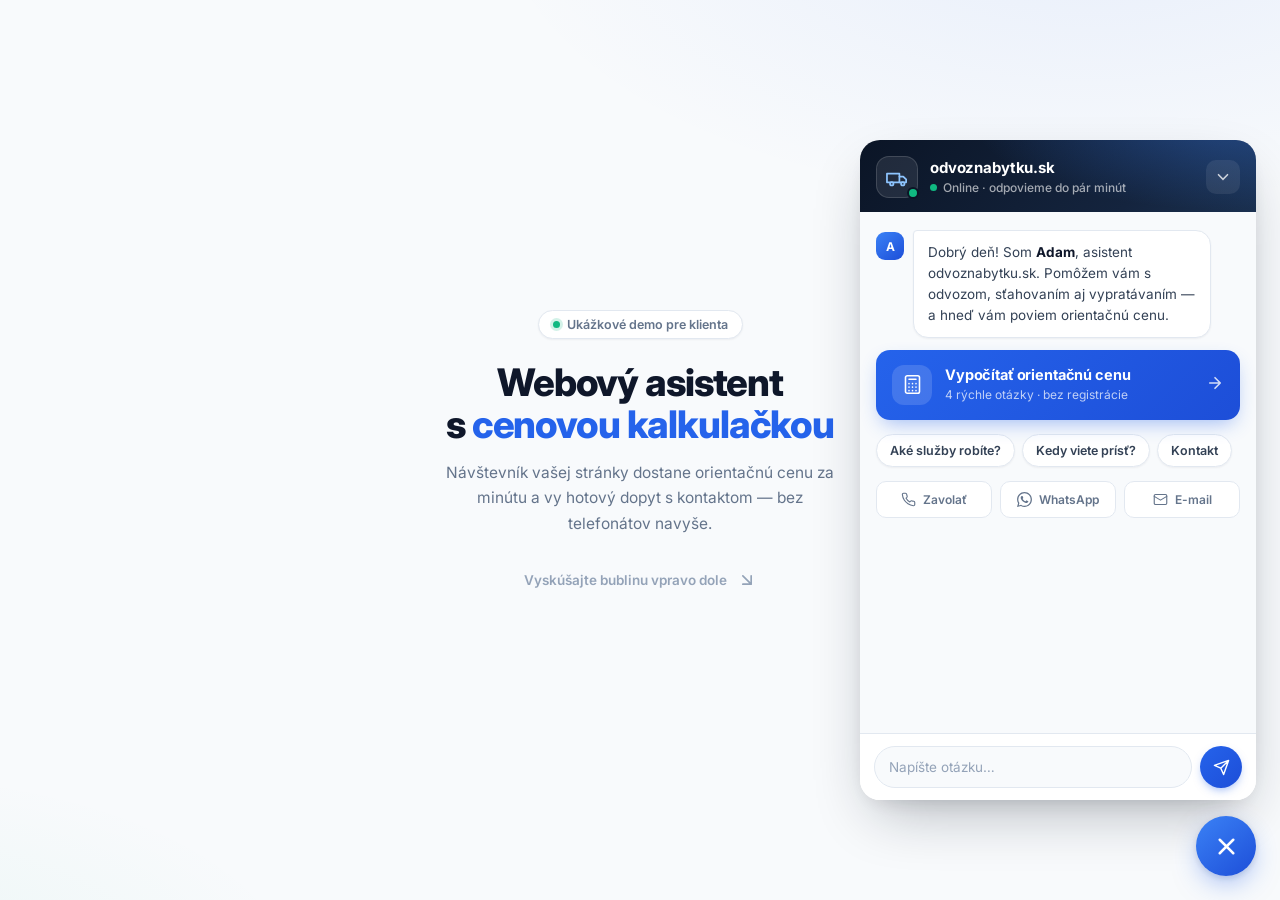
==== index.html @ 868f747f "Complete widget redesign: modern SaaS look, 4-step flow, clean rebuild Rewrite the widget from scrat" ====
<!doctype html>
<html lang="sk">
<head>
<meta charset="utf-8">
<meta name="viewport" content="width=device-width, initial-scale=1, viewport-fit=cover">
<title>odvoznabytku.sk — asistent a cenová kalkulačka</title>
<link rel="preconnect" href="https://fonts.googleapis.com">
<link rel="preconnect" href="https://fonts.gstatic.com" crossorigin>
<link href="https://fonts.googleapis.com/css2?family=Inter:wght@400;500;600;700;800&display=swap" rel="stylesheet">
<style>
/* ==========================================================================
   DESIGN TOKENS
   ========================================================================== */
:root {
  --blue-50:  #EFF6FF;
  --blue-100: #DBEAFE;
  --blue-500: #3B82F6;
  --blue-600: #2563EB;
  --blue-700: #1D4ED8;
  --navy-800: #14243E;
  --navy-900: #0B1526;

  --slate-50:  #F8FAFC;
  --slate-100: #F1F5F9;
  --slate-200: #E2E8F0;
  --slate-300: #CBD5E1;
  --slate-400: #94A3B8;
  --slate-500: #64748B;
  --slate-700: #334155;
  --slate-900: #0F172A;

  --green-500: #10B981;
  --green-600: #059669;
  --green-700: #047857;
  --red-500:   #EF4444;

  --font: 'Inter', -apple-system, BlinkMacSystemFont, 'Segoe UI', Roboto, sans-serif;

  --r-sm: 10px;
  --r-md: 14px;
  --r-lg: 20px;

  --sh-sm: 0 1px 2px rgba(15, 23, 42, .05);
  --sh-md: 0 4px 12px -2px rgba(15, 23, 42, .08), 0 2px 4px -2px rgba(15, 23, 42, .04);
  --sh-lg: 0 24px 60px -16px rgba(11, 21, 38, .32), 0 8px 24px -12px rgba(11, 21, 38, .18);

  --ease: cubic-bezier(.22, .61, .36, 1);
  --spring: cubic-bezier(.34, 1.45, .64, 1);
}

*, *::before, *::after { box-sizing: border-box; }
html, body { margin: 0; padding: 0; }
body { font-family: var(--font); color: var(--slate-900); background: var(--slate-50); -webkit-font-smoothing: antialiased; }
button { font-family: inherit; }

/* ==========================================================================
   DEMO PAGE (background behind the widget)
   ========================================================================== */
.demo {
  min-height: 100vh;
  display: flex; align-items: center; justify-content: center;
  padding: 32px 20px;
  background:
    radial-gradient(1000px 500px at 85% -10%, rgba(37, 99, 235, .08), transparent 60%),
    radial-gradient(800px 400px at -10% 110%, rgba(16, 185, 129, .06), transparent 55%),
    var(--slate-50);
}
.demo-card { max-width: 520px; text-align: center; }
.demo-badge {
  display: inline-flex; align-items: center; gap: 7px;
  padding: 6px 14px; border-radius: 999px;
  background: #fff; border: 1px solid var(--slate-200);
  font-size: 12.5px; font-weight: 600; color: var(--slate-500);
  box-shadow: var(--sh-sm);
  margin-bottom: 22px;
}
.demo-badge i {
  width: 7px; height: 7px; border-radius: 50%;
  background: var(--green-500); display: inline-block;
  box-shadow: 0 0 0 3px rgba(16, 185, 129, .18);
}
.demo h1 {
  margin: 0 0 14px; font-size: clamp(26px, 5vw, 38px);
  font-weight: 800; letter-spacing: -0.03em; line-height: 1.12;
  color: var(--slate-900);
}
.demo h1 span { color: var(--blue-600); }
.demo p {
  margin: 0 auto; max-width: 400px;
  font-size: 15.5px; line-height: 1.65; color: var(--slate-500);
}
.demo-hint {
  margin-top: 34px; display: inline-flex; align-items: center; gap: 10px;
  font-size: 13.5px; font-weight: 600; color: var(--slate-400);
}
.demo-hint svg { width: 20px; height: 20px; animation: nudge 2.2s var(--ease) infinite; }
@keyframes nudge { 0%, 100% { transform: translate(0, 0); } 50% { transform: translate(5px, 5px); } }

/* ==========================================================================
   WIDGET ROOT + LAUNCHER
   ========================================================================== */
.aw { position: fixed; bottom: 24px; right: 24px; z-index: 2147483000; font-family: var(--font); }

.aw-launcher {
  position: relative;
  width: 60px; height: 60px; border-radius: 50%;
  border: none; cursor: pointer;
  background: linear-gradient(140deg, var(--blue-500) 0%, var(--blue-700) 100%);
  color: #fff;
  display: flex; align-items: center; justify-content: center;
  box-shadow: 0 10px 28px -6px rgba(37, 99, 235, .5), 0 2px 6px rgba(15, 23, 42, .12);
  transition: transform 220ms var(--spring), box-shadow 220ms var(--ease), opacity 180ms ease;
}
.aw-launcher:hover { transform: scale(1.07); box-shadow: 0 14px 34px -6px rgba(37, 99, 235, .55), 0 3px 8px rgba(15, 23, 42, .14); }
.aw-launcher:active { transform: scale(.96); }
.aw-launcher svg { width: 27px; height: 27px; position: absolute; transition: opacity 180ms ease, transform 260ms var(--spring); }
.aw-launcher .ic-open { opacity: 1; transform: rotate(0) scale(1); }
.aw-launcher .ic-close { opacity: 0; transform: rotate(-70deg) scale(.5); }
.aw[data-open="true"] .aw-launcher .ic-open { opacity: 0; transform: rotate(70deg) scale(.5); }
.aw[data-open="true"] .aw-launcher .ic-close { opacity: 1; transform: rotate(0) scale(1); }
.aw-launcher-dot {
  position: absolute; top: 3px; right: 3px;
  width: 13px; height: 13px; border-radius: 50%;
  background: var(--green-500); border: 2.5px solid #fff;
}
.aw[data-open="true"] .aw-launcher-dot { opacity: 0; }

/* ==========================================================================
   PANEL
   ========================================================================== */
.aw-panel {
  position: absolute; bottom: 76px; right: 0;
  width: min(396px, calc(100vw - 32px));
  height: min(660px, calc(100dvh - 116px));
  background: #fff;
  border-radius: var(--r-lg);
  box-shadow: var(--sh-lg);
  display: flex; flex-direction: column;
  overflow: hidden;
  opacity: 0; pointer-events: none;
  transform: translateY(16px) scale(.96);
  transform-origin: 100% 100%;
  transition: opacity 200ms var(--ease), transform 300ms var(--spring);
}
.aw[data-open="true"] .aw-panel { opacity: 1; pointer-events: auto; transform: translateY(0) scale(1); }

/* ==========================================================================
   HEADER
   ========================================================================== */
.aw-head {
  flex-shrink: 0;
  background:
    radial-gradient(360px 130px at 92% -30%, rgba(59, 130, 246, .35), transparent 70%),
    linear-gradient(130deg, var(--navy-900) 0%, var(--navy-800) 70%, #1A3050 100%);
  padding: 16px 16px 14px;
  color: #fff;
}
.aw-head-row { display: flex; align-items: center; gap: 12px; }
.aw-ava {
  position: relative; flex-shrink: 0;
  width: 42px; height: 42px; border-radius: 13px;
  background: rgba(255, 255, 255, .09);
  border: 1px solid rgba(255, 255, 255, .14);
  display: flex; align-items: center; justify-content: center;
  color: #8EC5FF;
}
.aw-ava svg { width: 23px; height: 23px; }
.aw-ava-dot {
  position: absolute; bottom: -2px; right: -2px;
  width: 12px; height: 12px; border-radius: 50%;
  background: var(--green-500); border: 2.5px solid var(--navy-900);
}
.aw-head-txt { flex: 1; min-width: 0; line-height: 1.25; }
.aw-head-title { font-size: 15px; font-weight: 700; letter-spacing: -0.01em; }
.aw-head-sub {
  display: flex; align-items: center; gap: 6px;
  margin-top: 3px; font-size: 12px; font-weight: 500;
  color: rgba(255, 255, 255, .62);
}
.aw-head-sub i {
  width: 7px; height: 7px; border-radius: 50%; flex-shrink: 0;
  background: var(--green-500);
  box-shadow: 0 0 0 0 rgba(16, 185, 129, .5);
  animation: ping 2.4s ease-out infinite;
}
@keyframes ping { 0% { box-shadow: 0 0 0 0 rgba(16, 185, 129, .5); } 70%, 100% { box-shadow: 0 0 0 6px rgba(16, 185, 129, 0); } }
.aw-head-btn {
  flex-shrink: 0;
  width: 34px; height: 34px; border-radius: 10px;
  border: none; cursor: pointer;
  background: rgba(255, 255, 255, .08);
  color: rgba(255, 255, 255, .75);
  display: flex; align-items: center; justify-content: center;
  transition: background 150ms ease, color 150ms ease;
}
.aw-head-btn:hover { background: rgba(255, 255, 255, .16); color: #fff; }
.aw-head-btn svg { width: 18px; height: 18px; }

/* Progress (wizard) */
.aw-progress { display: none; gap: 5px; margin-top: 14px; }
.aw-progress[data-on="true"] { display: flex; }
.aw-progress i {
  flex: 1; height: 3.5px; border-radius: 99px;
  background: rgba(255, 255, 255, .16);
  overflow: hidden; position: relative;
}
.aw-progress i::after {
  content: ""; position: absolute; inset: 0;
  background: linear-gradient(90deg, var(--blue-500), #7CB6FF);
  border-radius: 99px;
  transform: scaleX(0); transform-origin: left;
  transition: transform 420ms var(--ease);
}
.aw-progress i.done::after { transform: scaleX(1); }

/* ==========================================================================
   BODY
   ========================================================================== */
.aw-body {
  flex: 1; overflow-y: auto; overflow-x: hidden;
  padding: 18px 16px 20px;
  background: var(--slate-50);
  -webkit-overflow-scrolling: touch;
  overscroll-behavior: contain;
}
.aw-body::-webkit-scrollbar { width: 5px; }
.aw-body::-webkit-scrollbar-thumb { background: var(--slate-300); border-radius: 99px; }

.aw-view { animation: viewIn 300ms var(--ease); }
@keyframes viewIn { from { opacity: 0; transform: translateY(8px); } to { opacity: 1; transform: none; } }

/* ==========================================================================
   HOME (chat)
   ========================================================================== */
.aw-msg { display: flex; gap: 9px; margin-bottom: 12px; animation: viewIn 260ms var(--ease); }
.aw-msg-ava {
  flex-shrink: 0; width: 28px; height: 28px; border-radius: 9px;
  background: linear-gradient(140deg, var(--blue-500), var(--blue-700));
  color: #fff; font-size: 12px; font-weight: 700;
  display: flex; align-items: center; justify-content: center;
  margin-top: 2px;
}
.aw-msg-bubble {
  max-width: 82%;
  padding: 11px 14px;
  background: #fff; border: 1px solid var(--slate-200);
  border-radius: 4px 15px 15px 15px;
  font-size: 13.5px; line-height: 1.55; color: var(--slate-700);
  box-shadow: var(--sh-sm);
  overflow-wrap: break-word;
}
.aw-msg-bubble strong { color: var(--slate-900); }
.aw-msg-user { justify-content: flex-end; }
.aw-msg-user .aw-msg-bubble {
  background: var(--blue-600); border-color: var(--blue-600); color: #fff;
  border-radius: 15px 4px 15px 15px;
}
.aw-typing { display: inline-flex; gap: 4px; padding: 4px 2px; }
.aw-typing i {
  width: 6px; height: 6px; border-radius: 50%;
  background: var(--slate-400);
  animation: tp 1.2s ease-in-out infinite;
}
.aw-typing i:nth-child(2) { animation-delay: .15s; }
.aw-typing i:nth-child(3) { animation-delay: .3s; }
@keyframes tp { 0%, 60%, 100% { transform: none; opacity: .5; } 30% { transform: translateY(-4px); opacity: 1; } }

.aw-cta {
  display: flex; align-items: center; gap: 13px;
  width: 100%; text-align: left;
  margin: 4px 0 14px;
  padding: 15px 16px;
  border: none; cursor: pointer;
  border-radius: var(--r-md);
  background: linear-gradient(135deg, var(--blue-600) 0%, var(--blue-700) 100%);
  color: #fff;
  box-shadow: 0 8px 20px -6px rgba(37, 99, 235, .45);
  transition: transform 200ms var(--spring), box-shadow 200ms ease;
  position: relative; overflow: hidden;
}
.aw-cta::after {
  content: ""; position: absolute; top: 0; left: -80%;
  width: 60%; height: 100%;
  background: linear-gradient(100deg, transparent, rgba(255, 255, 255, .18), transparent);
  transform: skewX(-20deg);
  animation: shine 3.6s ease-in-out infinite;
}
@keyframes shine { 0%, 55%, 100% { left: -80%; } 25% { left: 130%; } }
.aw-cta:hover { transform: translateY(-2px); box-shadow: 0 12px 26px -6px rgba(37, 99, 235, .5); }
.aw-cta:active { transform: scale(.98); }
.aw-cta-ic {
  flex-shrink: 0; width: 40px; height: 40px; border-radius: 12px;
  background: rgba(255, 255, 255, .14);
  display: flex; align-items: center; justify-content: center;
}
.aw-cta-ic svg { width: 21px; height: 21px; }
.aw-cta-txt { flex: 1; line-height: 1.3; }
.aw-cta-txt strong { display: block; font-size: 14.5px; font-weight: 700; letter-spacing: -0.01em; }
.aw-cta-txt span { display: block; margin-top: 2px; font-size: 12px; color: rgba(255, 255, 255, .72); }
.aw-cta-arr { flex-shrink: 0; opacity: .8; }
.aw-cta-arr svg { width: 18px; height: 18px; }

.aw-qrow { display: flex; flex-wrap: wrap; gap: 7px; margin-bottom: 14px; }
.aw-qchip {
  padding: 8px 13px;
  background: #fff; border: 1px solid var(--slate-200);
  border-radius: 999px; cursor: pointer;
  font-size: 12.5px; font-weight: 600; color: var(--slate-700);
  box-shadow: var(--sh-sm);
  transition: all 150ms ease;
}
.aw-qchip:hover { border-color: var(--blue-500); color: var(--blue-600); background: var(--blue-50); }

.aw-contact-row { display: flex; gap: 8px; margin-top: 4px; }
.aw-contact-link {
  flex: 1;
  display: flex; align-items: center; justify-content: center; gap: 7px;
  padding: 10px 8px;
  background: #fff; border: 1px solid var(--slate-200);
  border-radius: var(--r-sm); cursor: pointer;
  font-size: 12px; font-weight: 600; color: var(--slate-500);
  text-decoration: none;
  transition: all 150ms ease;
}
.aw-contact-link:hover { border-color: var(--blue-500); color: var(--blue-600); }
.aw-contact-link svg { width: 15px; height: 15px; flex-shrink: 0; }

/* ==========================================================================
   WIZARD — step header
   ========================================================================== */
.aw-step-count {
  display: inline-block;
  font-size: 11px; font-weight: 700; letter-spacing: .08em;
  text-transform: uppercase; color: var(--blue-600);
  margin-bottom: 6px;
}
.aw-step-title {
  margin: 0 0 5px;
  font-size: 19px; font-weight: 800; letter-spacing: -0.02em;
  color: var(--slate-900); line-height: 1.25;
}
.aw-step-sub { margin: 0 0 16px; font-size: 13px; line-height: 1.5; color: var(--slate-500); }

/* Selection cards */
.aw-grid { display: grid; grid-template-columns: 1fr 1fr; gap: 9px; }
.aw-card {
  position: relative;
  display: flex; flex-direction: column; align-items: flex-start; gap: 9px;
  padding: 14px 13px;
  background: #fff; border: 1.5px solid var(--slate-200);
  border-radius: var(--r-md); cursor: pointer;
  text-align: left; font-family: inherit;
  transition: border-color 160ms ease, box-shadow 160ms ease, transform 160ms ease, background 160ms ease;
}
.aw-card:hover { border-color: var(--blue-500); transform: translateY(-1px); box-shadow: var(--sh-md); }
.aw-card[aria-pressed="true"] {
  border-color: var(--blue-600);
  background: var(--blue-50);
  box-shadow: 0 0 0 1px var(--blue-600), var(--sh-sm);
}
.aw-card-ic {
  width: 34px; height: 34px; border-radius: 10px;
  background: var(--blue-50); color: var(--blue-600);
  display: flex; align-items: center; justify-content: center;
  transition: background 160ms ease, color 160ms ease;
}
.aw-card[aria-pressed="true"] .aw-card-ic { background: var(--blue-600); color: #fff; }
.aw-card-ic svg { width: 19px; height: 19px; }
.aw-card-t { font-size: 13.5px; font-weight: 700; color: var(--slate-900); line-height: 1.25; }
.aw-card-s { font-size: 11.5px; color: var(--slate-500); line-height: 1.4; margin-top: 2px; }
.aw-card-check {
  position: absolute; top: 10px; right: 10px;
  width: 20px; height: 20px; border-radius: 50%;
  background: var(--blue-600); color: #fff;
  display: flex; align-items: center; justify-content: center;
  opacity: 0; transform: scale(.4);
  transition: opacity 180ms ease, transform 220ms var(--spring);
}
.aw-card-check svg { width: 11px; height: 11px; }
.aw-card[aria-pressed="true"] .aw-card-check { opacity: 1; transform: scale(1); }

/* Section label */
.aw-sec {
  margin: 18px 0 8px;
  font-size: 11px; font-weight: 700; letter-spacing: .07em;
  text-transform: uppercase; color: var(--slate-400);
}
.aw-sec small { text-transform: none; letter-spacing: 0; font-weight: 500; color: var(--slate-400); }

/* Toggle chips */
.aw-chips { display: flex; flex-wrap: wrap; gap: 7px; }
.aw-chip {
  display: inline-flex; align-items: center; gap: 6px;
  padding: 8px 13px;
  background: #fff; border: 1.5px solid var(--slate-200);
  border-radius: 999px; cursor: pointer;
  font-size: 12.5px; font-weight: 600; color: var(--slate-700);
  transition: all 150ms ease;
}
.aw-chip svg { width: 14px; height: 14px; color: var(--slate-400); transition: color 150ms ease; }
.aw-chip:hover { border-color: var(--blue-500); }
.aw-chip[aria-pressed="true"] {
  background: var(--navy-800); border-color: var(--navy-800); color: #fff;
  box-shadow: 0 3px 8px -2px rgba(20, 36, 62, .4);
}
.aw-chip[aria-pressed="true"] svg { color: #7CB6FF; }

/* Inputs */
.aw-field { margin-bottom: 12px; }
.aw-label {
  display: flex; align-items: center; gap: 4px;
  font-size: 12px; font-weight: 600; color: var(--slate-700);
  margin-bottom: 6px;
}
.aw-label em { color: var(--red-500); font-style: normal; }
.aw-label small { font-weight: 500; color: var(--slate-400); }
.aw-input, .aw-textarea {
  width: 100%;
  padding: 11px 13px;
  background: #fff; border: 1.5px solid var(--slate-200);
  border-radius: var(--r-sm);
  font: inherit; font-size: 14px; color: var(--slate-900);
  transition: border-color 150ms ease, box-shadow 150ms ease;
}
.aw-input::placeholder, .aw-textarea::placeholder { color: var(--slate-400); }
.aw-input:focus, .aw-textarea:focus {
  outline: none; border-color: var(--blue-600);
  box-shadow: 0 0 0 3px rgba(37, 99, 235, .13);
}
.aw-textarea { resize: vertical; min-height: 66px; line-height: 1.5; }
.aw-row2 { display: grid; grid-template-columns: 1fr 108px; gap: 9px; }

.aw-zone {
  display: none; align-items: center; gap: 6px;
  margin-top: 7px; padding: 5px 11px;
  border-radius: 999px; width: fit-content;
  font-size: 11.5px; font-weight: 600;
}
.aw-zone[data-on="true"] { display: inline-flex; }
.aw-zone svg { width: 12px; height: 12px; flex-shrink: 0; }
.aw-zone[data-tone="ok"]   { background: #ECFDF5; color: var(--green-700); }
.aw-zone[data-tone="mid"]  { background: #FFFBEB; color: #92400E; }
.aw-zone[data-tone="far"]  { background: #FEF2F2; color: #991B1B; }

/* Segmented control */
.aw-seg {
  display: grid; gap: 4px;
  padding: 4px;
  background: var(--slate-100);
  border-radius: var(--r-sm);
}
.aw-seg[data-n="2"] { grid-template-columns: 1fr 1fr; }
.aw-seg[data-n="3"] { grid-template-columns: 1fr 1fr 1fr; }
.aw-seg-btn {
  padding: 9px 6px;
  border: none; border-radius: 8px; cursor: pointer;
  background: transparent;
  font-size: 12px; font-weight: 600; color: var(--slate-500);
  line-height: 1.3;
  transition: all 160ms ease;
}
.aw-seg-btn small { display: block; font-size: 10px; font-weight: 600; margin-top: 1px; color: var(--slate-400); }
.aw-seg-btn[aria-pressed="true"] {
  background: #fff; color: var(--slate-900);
  box-shadow: var(--sh-sm), 0 0 0 1px var(--slate-200);
}
.aw-seg-btn[aria-pressed="true"] small.up { color: var(--red-500); }
.aw-seg-btn[aria-pressed="true"] small.down { color: var(--green-600); }

/* Stepper */
.aw-access { display: grid; grid-template-columns: 1fr 1fr; gap: 9px; }
.aw-stepper {
  display: flex; align-items: stretch;
  background: #fff; border: 1.5px solid var(--slate-200);
  border-radius: var(--r-sm); overflow: hidden;
}
.aw-stepper button {
  width: 38px; border: none; cursor: pointer;
  background: var(--slate-50); color: var(--slate-700);
  font-size: 17px; font-weight: 700;
  transition: background 130ms ease;
}
.aw-stepper button:hover { background: var(--blue-50); color: var(--blue-600); }
.aw-stepper button:active { background: var(--blue-100); }
.aw-step-val {
  flex: 1; display: flex; flex-direction: column;
  align-items: center; justify-content: center;
  padding: 7px 4px; min-width: 0;
}
.aw-step-val b { font-size: 14px; font-weight: 700; line-height: 1.2; white-space: nowrap; }
.aw-step-val span { font-size: 10px; font-weight: 600; color: var(--slate-400); text-transform: uppercase; letter-spacing: .05em; }

/* Photos */
.aw-photo-row { display: flex; flex-wrap: wrap; gap: 8px; align-items: center; }
.aw-photo-add {
  display: inline-flex; align-items: center; gap: 7px;
  padding: 9px 14px;
  background: #fff; border: 1.5px dashed var(--slate-300);
  border-radius: var(--r-sm); cursor: pointer;
  font-size: 12.5px; font-weight: 600; color: var(--slate-500);
  transition: all 150ms ease;
}
.aw-photo-add:hover { border-color: var(--blue-500); color: var(--blue-600); }
.aw-photo-add svg { width: 15px; height: 15px; }
.aw-thumb {
  position: relative; width: 52px; height: 52px;
  border-radius: 10px; overflow: hidden;
  border: 1px solid var(--slate-200);
}
.aw-thumb img { width: 100%; height: 100%; object-fit: cover; display: block; }
.aw-thumb button {
  position: absolute; top: 2px; right: 2px;
  width: 17px; height: 17px; border-radius: 50%;
  border: none; cursor: pointer;
  background: rgba(15, 23, 42, .72); color: #fff;
  font-size: 11px; line-height: 1;
  display: flex; align-items: center; justify-content: center;
}

/* ==========================================================================
   SUMMARY (step 4)
   ========================================================================== */
.aw-price-hero {
  position: relative; overflow: hidden;
  padding: 18px 18px 16px;
  border-radius: var(--r-md);
  background:
    radial-gradient(300px 120px at 90% -20%, rgba(59, 130, 246, .3), transparent 70%),
    linear-gradient(135deg, var(--navy-900), var(--navy-800));
  color: #fff;
  margin-bottom: 14px;
}
.aw-price-hero-label {
  font-size: 11px; font-weight: 700; letter-spacing: .08em;
  text-transform: uppercase; color: rgba(255, 255, 255, .55);
}
.aw-price-hero-val {
  margin-top: 5px;
  font-size: 30px; font-weight: 800; letter-spacing: -0.02em;
  font-variant-numeric: tabular-nums;
  background: linear-gradient(90deg, #A7F3D0, #6EE7B7 40%, #7CB6FF);
  -webkit-background-clip: text; background-clip: text; color: transparent;
}
.aw-price-hero-note {
  margin-top: 7px;
  font-size: 11.5px; line-height: 1.5; color: rgba(255, 255, 255, .6);
}
.aw-sum {
  background: #fff; border: 1px solid var(--slate-200);
  border-radius: var(--r-md);
  padding: 4px 15px;
  margin-bottom: 16px;
  box-shadow: var(--sh-sm);
}
.aw-sum-row {
  display: flex; justify-content: space-between; gap: 14px;
  padding: 10px 0;
  border-bottom: 1px solid var(--slate-100);
  font-size: 12.5px;
}
.aw-sum-row > span { color: var(--slate-500); font-weight: 500; flex-shrink: 0; }
.aw-sum-row > b { font-weight: 600; color: var(--slate-900); text-align: right; }
.aw-sum-edit {
  border: none; background: none; cursor: pointer;
  padding: 10px 0; width: 100%; text-align: center;
  font-size: 12px; font-weight: 600; color: var(--blue-600);
}
.aw-sum-edit:hover { text-decoration: underline; }

/* GDPR */
.aw-gdpr {
  display: flex; align-items: flex-start; gap: 10px;
  width: 100%; text-align: left;
  padding: 12px 13px; margin-top: 2px;
  background: #fff; border: 1.5px solid var(--slate-200);
  border-radius: var(--r-sm); cursor: pointer;
  transition: border-color 150ms ease, background 150ms ease;
}
.aw-gdpr:hover { border-color: var(--slate-300); }
.aw-gdpr[data-on="true"] { border-color: var(--blue-600); background: var(--blue-50); }
.aw-gdpr-box {
  flex-shrink: 0; width: 19px; height: 19px; margin-top: 1px;
  border-radius: 6px; border: 2px solid var(--slate-300);
  background: #fff;
  display: flex; align-items: center; justify-content: center;
  transition: all 150ms ease;
  color: #fff;
}
.aw-gdpr-box svg { width: 11px; height: 11px; opacity: 0; transform: scale(.5); transition: all 160ms var(--spring); }
.aw-gdpr[data-on="true"] .aw-gdpr-box { background: var(--blue-600); border-color: var(--blue-600); }
.aw-gdpr[data-on="true"] .aw-gdpr-box svg { opacity: 1; transform: scale(1); }
.aw-gdpr-txt { font-size: 11.5px; line-height: 1.5; color: var(--slate-500); }
.aw-gdpr-txt b { color: var(--slate-700); font-weight: 600; }

.aw-error {
  display: flex; gap: 9px; align-items: flex-start;
  margin-top: 12px; padding: 11px 13px;
  background: #FEF2F2; border: 1px solid #FECACA;
  border-radius: var(--r-sm);
  font-size: 12.5px; line-height: 1.5; color: #991B1B;
}
.aw-error svg { width: 15px; height: 15px; flex-shrink: 0; margin-top: 1px; }
.aw-error a { color: #991B1B; font-weight: 700; }

/* ==========================================================================
   SUCCESS
   ========================================================================== */
.aw-done { text-align: center; padding: 26px 8px 10px; }
.aw-done-ic {
  width: 64px; height: 64px; margin: 0 auto 18px;
  border-radius: 50%;
  background: #ECFDF5;
  display: flex; align-items: center; justify-content: center;
  color: var(--green-600);
  animation: pop 500ms var(--spring);
}
@keyframes pop { 0% { transform: scale(.3); opacity: 0; } 100% { transform: scale(1); opacity: 1; } }
.aw-done-ic svg { width: 30px; height: 30px; }
.aw-done-ic path { stroke-dasharray: 40; stroke-dashoffset: 40; animation: draw 500ms ease 250ms forwards; }
@keyframes draw { to { stroke-dashoffset: 0; } }
.aw-done h3 { margin: 0 0 8px; font-size: 19px; font-weight: 800; letter-spacing: -0.02em; }
.aw-done p { margin: 0 auto 20px; max-width: 280px; font-size: 13.5px; line-height: 1.6; color: var(--slate-500); }
.aw-done p b { color: var(--slate-900); }
.aw-done-card {
  display: flex; align-items: center; gap: 11px;
  text-align: left;
  background: #fff; border: 1px solid var(--slate-200);
  border-radius: var(--r-md); padding: 13px 14px;
  box-shadow: var(--sh-sm);
  margin-bottom: 10px;
  text-decoration: none;
  transition: border-color 150ms ease, transform 150ms ease;
}
.aw-done-card:hover { border-color: var(--blue-500); transform: translateY(-1px); }
.aw-done-card-ic {
  flex-shrink: 0; width: 36px; height: 36px; border-radius: 10px;
  background: var(--blue-50); color: var(--blue-600);
  display: flex; align-items: center; justify-content: center;
}
.aw-done-card-ic svg { width: 17px; height: 17px; }
.aw-done-card-t { flex: 1; line-height: 1.3; }
.aw-done-card-t b { display: block; font-size: 13px; font-weight: 700; color: var(--slate-900); }
.aw-done-card-t span { font-size: 11.5px; color: var(--slate-500); }

/* ==========================================================================
   FOOTER
   ========================================================================== */
.aw-foot {
  flex-shrink: 0;
  background: #fff;
  border-top: 1px solid var(--slate-200);
  padding: 0 14px calc(12px + env(safe-area-inset-bottom, 0px));
}
.aw-pricebar {
  display: flex; align-items: baseline; justify-content: space-between; gap: 10px;
  padding: 10px 2px 9px;
  border-bottom: 1px dashed var(--slate-200);
  margin-bottom: 2px;
}
.aw-pricebar span { font-size: 11px; font-weight: 600; letter-spacing: .05em; text-transform: uppercase; color: var(--slate-400); }
.aw-pricebar b {
  display: inline-block;
  font-size: 17px; font-weight: 800; letter-spacing: -0.01em;
  color: var(--green-700); font-variant-numeric: tabular-nums;
  transition: transform 200ms var(--spring);
}
.aw-pricebar b.flash { transform: scale(1.1); }
.aw-nav { display: flex; gap: 9px; padding-top: 12px; }
.aw-btn {
  display: inline-flex; align-items: center; justify-content: center; gap: 7px;
  padding: 12px 16px;
  border-radius: var(--r-sm); cursor: pointer;
  font-size: 13.5px; font-weight: 700; font-family: inherit;
  transition: all 170ms ease;
  border: none;
}
.aw-btn svg { width: 16px; height: 16px; flex-shrink: 0; }
.aw-btn-ghost {
  flex-shrink: 0;
  background: #fff; color: var(--slate-700);
  border: 1.5px solid var(--slate-200);
}
.aw-btn-ghost:hover { border-color: var(--slate-400); background: var(--slate-50); }
.aw-btn-primary {
  flex: 1;
  background: linear-gradient(135deg, var(--blue-600), var(--blue-700));
  color: #fff;
  box-shadow: 0 5px 14px -4px rgba(37, 99, 235, .5);
}
.aw-btn-primary:hover:not(:disabled) { filter: brightness(1.07); transform: translateY(-1px); }
.aw-btn-primary:active:not(:disabled) { transform: scale(.98); }
.aw-btn-primary:disabled {
  background: var(--slate-200); color: var(--slate-400);
  box-shadow: none; cursor: not-allowed;
}
.aw-btn-success {
  flex: 1;
  background: linear-gradient(135deg, var(--green-500), var(--green-700));
  color: #fff;
  box-shadow: 0 5px 14px -4px rgba(5, 150, 105, .5);
}
.aw-btn-success:hover:not(:disabled) { filter: brightness(1.06); transform: translateY(-1px); }
.aw-btn-success:disabled { background: var(--slate-200); color: var(--slate-400); box-shadow: none; cursor: not-allowed; }

/* Composer (home footer) */
.aw-composer { display: flex; gap: 8px; padding-top: 12px; }
.aw-composer input {
  flex: 1; min-width: 0;
  padding: 11px 14px;
  background: var(--slate-50); border: 1.5px solid var(--slate-200);
  border-radius: 999px;
  font: inherit; font-size: 13.5px; color: var(--slate-900);
  transition: all 150ms ease;
}
.aw-composer input:focus { outline: none; border-color: var(--blue-600); background: #fff; box-shadow: 0 0 0 3px rgba(37, 99, 235, .12); }
.aw-composer input::placeholder { color: var(--slate-400); }
.aw-send {
  flex-shrink: 0; width: 42px; height: 42px; border-radius: 50%;
  border: none; cursor: pointer;
  background: linear-gradient(135deg, var(--blue-600), var(--blue-700));
  color: #fff;
  display: flex; align-items: center; justify-content: center;
  box-shadow: 0 4px 10px -3px rgba(37, 99, 235, .5);
  transition: transform 160ms var(--spring), filter 150ms ease;
}
.aw-send:hover { filter: brightness(1.08); transform: scale(1.06); }
.aw-send:active { transform: scale(.94); }
.aw-send svg { width: 17px; height: 17px; margin-left: 1px; }

/* ==========================================================================
   MOBILE
   ========================================================================== */
@media (max-width: 520px) {
  .aw { bottom: 18px; right: 18px; }
  .aw-panel {
    position: fixed; inset: 0;
    width: 100%; height: 100dvh;
    border-radius: 0;
    bottom: auto; right: auto;
  }
  .aw-head { padding-top: calc(16px + env(safe-area-inset-top, 0px)); }
  .aw[data-open="true"] .aw-launcher { opacity: 0; pointer-events: none; }
}

@media (prefers-reduced-motion: reduce) {
  *, *::before, *::after { animation-duration: .01ms !important; transition-duration: .01ms !important; }
}
</style>
</head>
<body>

<!-- ======================= DEMO PAGE ======================= -->
<main class="demo">
  <div class="demo-card">
    <div class="demo-badge"><i></i>Ukážkové demo pre klienta</div>
    <h1>Webový asistent<br>s <span>cenovou kalkulačkou</span></h1>
    <p>Návštevník vašej stránky dostane orientačnú cenu za minútu a vy hotový dopyt s kontaktom — bez telefonátov navyše.</p>
    <div class="demo-hint">
      Vyskúšajte bublinu vpravo dole
      <svg viewBox="0 0 24 24" fill="none" stroke="currentColor" stroke-width="2" stroke-linecap="round" stroke-linejoin="round"><path d="M7 7l10 10M17 7v10H7"/></svg>
    </div>
  </div>
</main>

<!-- ======================= WIDGET ======================= -->
<div class="aw" id="aw" data-open="false">
  <div class="aw-panel" id="awPanel" role="dialog" aria-label="Asistent a cenová kalkulačka">
    <header class="aw-head">
      <div class="aw-head-row">
        <div class="aw-ava">
          <svg viewBox="0 0 24 24" fill="none" stroke="currentColor" stroke-width="1.8" stroke-linecap="round" stroke-linejoin="round"><path d="M1 8h13v9H1z"/><path d="M14 11h4l3 3v3h-7"/><circle cx="6" cy="18.5" r="1.8"/><circle cx="17.5" cy="18.5" r="1.8"/></svg>
          <span class="aw-ava-dot"></span>
        </div>
        <div class="aw-head-txt">
          <div class="aw-head-title">odvoznabytku.sk</div>
          <div class="aw-head-sub"><i></i>Online · odpovieme do pár minút</div>
        </div>
        <button class="aw-head-btn" data-a="close" aria-label="Zavrieť okno" type="button">
          <svg viewBox="0 0 24 24" fill="none" stroke="currentColor" stroke-width="2.2" stroke-linecap="round"><path d="M6 9l6 6 6-6"/></svg>
        </button>
      </div>
      <div class="aw-progress" id="awProgress" data-on="false"><i></i><i></i><i></i><i></i></div>
    </header>
    <div class="aw-body" id="awBody"></div>
    <footer class="aw-foot" id="awFoot"></footer>
  </div>

  <button class="aw-launcher" id="awLauncher" aria-label="Otvoriť asistenta" type="button">
    <svg class="ic-open" viewBox="0 0 24 24" fill="none" stroke="currentColor" stroke-width="1.9" stroke-linecap="round" stroke-linejoin="round"><path d="M21 11.5a8.38 8.38 0 0 1-.9 3.8 8.5 8.5 0 0 1-7.6 4.7 8.38 8.38 0 0 1-3.8-.9L3 21l1.9-5.7a8.38 8.38 0 0 1-.9-3.8 8.5 8.5 0 0 1 4.7-7.6 8.38 8.38 0 0 1 3.8-.9h.5a8.48 8.48 0 0 1 8 8v.5z"/></svg>
    <svg class="ic-close" viewBox="0 0 24 24" fill="none" stroke="currentColor" stroke-width="2.2" stroke-linecap="round"><path d="M18 6L6 18M6 6l12 12"/></svg>
    <span class="aw-launcher-dot"></span>
  </button>
</div>

<script>
(function () {
'use strict';

/* ==========================================================================
   CONFIG + CATALOG
   ========================================================================== */
var CONFIG = {
  company: 'odvoznabytku.sk',
  phone: '+421 948 841 313',
  phoneRaw: '+421948841313',
  whatsapp: '421948841313',
  email: 'info@odvoznabytku.sk',
  endpoint: '/api/lead'
};

var ICONS = {
  sofa:    '<svg viewBox="0 0 24 24" fill="none" stroke="currentColor" stroke-width="1.8" stroke-linecap="round" stroke-linejoin="round"><path d="M5 10V8a2 2 0 0 1 2-2h10a2 2 0 0 1 2 2v2"/><path d="M3 12a2 2 0 0 1 4 0v2h10v-2a2 2 0 0 1 4 0v4a2 2 0 0 1-2 2H5a2 2 0 0 1-2-2z"/><path d="M5 18v2M19 18v2"/></svg>',
  trash:   '<svg viewBox="0 0 24 24" fill="none" stroke="currentColor" stroke-width="1.8" stroke-linecap="round" stroke-linejoin="round"><path d="M3 6h18M8 6V4a1 1 0 0 1 1-1h6a1 1 0 0 1 1 1v2"/><path d="M19 6l-1 14a2 2 0 0 1-2 2H8a2 2 0 0 1-2-2L5 6"/><path d="M10 11v6M14 11v6"/></svg>',
  truck:   '<svg viewBox="0 0 24 24" fill="none" stroke="currentColor" stroke-width="1.8" stroke-linecap="round" stroke-linejoin="round"><path d="M1 7h13v10H1z"/><path d="M14 10h4l3 3v4h-7"/><circle cx="6" cy="19" r="1.6"/><circle cx="17.5" cy="19" r="1.6"/></svg>',
  boxes:   '<svg viewBox="0 0 24 24" fill="none" stroke="currentColor" stroke-width="1.8" stroke-linecap="round" stroke-linejoin="round"><path d="M3 13h8v8H3zM13 13h8v8h-8zM8 3h8v8H8z"/></svg>',
  piece:   '<svg viewBox="0 0 24 24" fill="none" stroke="currentColor" stroke-width="1.8" stroke-linecap="round" stroke-linejoin="round"><rect x="5" y="8" width="14" height="12" rx="1.5"/><path d="M5 12h14M12 8v12"/></svg>',
  room:    '<svg viewBox="0 0 24 24" fill="none" stroke="currentColor" stroke-width="1.8" stroke-linecap="round" stroke-linejoin="round"><rect x="4" y="4" width="16" height="16" rx="1.5"/><path d="M4 14h16M14 4v10"/></svg>',
  flat:    '<svg viewBox="0 0 24 24" fill="none" stroke="currentColor" stroke-width="1.8" stroke-linecap="round" stroke-linejoin="round"><rect x="5" y="3" width="14" height="18" rx="1.5"/><path d="M9 7h2M13 7h2M9 11h2M13 11h2M9 15h2M13 15h2M11 21v-3h2v3"/></svg>',
  house:   '<svg viewBox="0 0 24 24" fill="none" stroke="currentColor" stroke-width="1.8" stroke-linecap="round" stroke-linejoin="round"><path d="M3 11l9-8 9 8"/><path d="M5 10v10h14V10"/><path d="M10 20v-6h4v6"/></svg>',
  piano:   '<svg viewBox="0 0 24 24" fill="none" stroke="currentColor" stroke-width="1.8" stroke-linecap="round" stroke-linejoin="round"><path d="M9 18V5l12-2v13"/><circle cx="6" cy="18" r="3"/><circle cx="18" cy="16" r="3"/></svg>',
  lock:    '<svg viewBox="0 0 24 24" fill="none" stroke="currentColor" stroke-width="1.8" stroke-linecap="round" stroke-linejoin="round"><rect x="4" y="11" width="16" height="10" rx="2"/><path d="M8 11V7a4 4 0 0 1 8 0v4"/></svg>',
  expand:  '<svg viewBox="0 0 24 24" fill="none" stroke="currentColor" stroke-width="1.8" stroke-linecap="round" stroke-linejoin="round"><path d="M15 3h6v6M9 21H3v-6M21 3l-7 7M3 21l7-7"/></svg>',
  glass:   '<svg viewBox="0 0 24 24" fill="none" stroke="currentColor" stroke-width="1.8" stroke-linecap="round" stroke-linejoin="round"><path d="M8 21h8M12 15v6M17 3H7l1.5 9h7z"/></svg>',
  pin:     '<svg viewBox="0 0 24 24" fill="none" stroke="currentColor" stroke-width="1.8" stroke-linecap="round" stroke-linejoin="round"><path d="M20 10c0 6-8 12-8 12s-8-6-8-12a8 8 0 0 1 16 0z"/><circle cx="12" cy="10" r="3"/></svg>',
  camera:  '<svg viewBox="0 0 24 24" fill="none" stroke="currentColor" stroke-width="1.8" stroke-linecap="round" stroke-linejoin="round"><path d="M23 19a2 2 0 0 1-2 2H3a2 2 0 0 1-2-2V8a2 2 0 0 1 2-2h4l2-3h6l2 3h4a2 2 0 0 1 2 2z"/><circle cx="12" cy="13" r="4"/></svg>',
  check:   '<svg viewBox="0 0 24 24" fill="none" stroke="currentColor" stroke-width="3" stroke-linecap="round" stroke-linejoin="round"><path d="M20 6L9 17l-5-5"/></svg>',
  arrowR:  '<svg viewBox="0 0 24 24" fill="none" stroke="currentColor" stroke-width="2.2" stroke-linecap="round" stroke-linejoin="round"><path d="M5 12h14M12 5l7 7-7 7"/></svg>',
  arrowL:  '<svg viewBox="0 0 24 24" fill="none" stroke="currentColor" stroke-width="2.2" stroke-linecap="round" stroke-linejoin="round"><path d="M19 12H5M12 19l-7-7 7-7"/></svg>',
  send:    '<svg viewBox="0 0 24 24" fill="none" stroke="currentColor" stroke-width="2" stroke-linecap="round" stroke-linejoin="round"><path d="M22 2L11 13M22 2l-7 20-4-9-9-4 20-7z"/></svg>',
  phone:   '<svg viewBox="0 0 24 24" fill="none" stroke="currentColor" stroke-width="1.8" stroke-linecap="round" stroke-linejoin="round"><path d="M22 16.9v3a2 2 0 0 1-2.2 2 19.8 19.8 0 0 1-8.6-3 19.5 19.5 0 0 1-6-6 19.8 19.8 0 0 1-3-8.7A2 2 0 0 1 4.1 2h3a2 2 0 0 1 2 1.7c.1 1 .4 2 .7 2.8a2 2 0 0 1-.4 2.1L8.1 9.9a16 16 0 0 0 6 6l1.3-1.3a2 2 0 0 1 2.1-.4c.9.3 1.9.6 2.8.7a2 2 0 0 1 1.7 2z"/></svg>',
  mail:    '<svg viewBox="0 0 24 24" fill="none" stroke="currentColor" stroke-width="1.8" stroke-linecap="round" stroke-linejoin="round"><rect x="2" y="4" width="20" height="16" rx="2"/><path d="M22 7l-10 6L2 7"/></svg>',
  wa:      '<svg viewBox="0 0 24 24" fill="currentColor"><path d="M17.5 14.4c-.3-.2-1.8-.9-2-1-.3-.1-.5-.2-.7.1-.2.3-.8 1-.9 1.2-.2.2-.4.2-.7.1-.3-.2-1.3-.5-2.4-1.5-.9-.8-1.5-1.8-1.7-2.1-.2-.3 0-.5.1-.6l.5-.5c.1-.2.2-.3.3-.5.1-.2 0-.4 0-.5 0-.2-.7-1.7-1-2.3-.2-.6-.5-.5-.7-.5h-.6c-.2 0-.5.1-.8.4-.3.3-1 1-1 2.5s1.1 2.9 1.2 3.1c.2.2 2.1 3.2 5.1 4.5.7.3 1.3.5 1.7.6.7.2 1.4.2 1.9.1.6-.1 1.8-.7 2-1.4.3-.7.3-1.3.2-1.5-.1-.1-.3-.2-.5-.2zM12 22a9.9 9.9 0 0 1-5.1-1.4l-.4-.2-3.7 1 1-3.7-.2-.4A9.9 9.9 0 0 1 2.1 12 9.9 9.9 0 0 1 12 2.1 9.9 9.9 0 0 1 21.9 12 9.9 9.9 0 0 1 12 22zm0-21.9C5.4.1.1 5.4.1 12c0 2.1.5 4.1 1.6 5.9L0 24l6.3-1.6A11.9 11.9 0 0 0 12 23.9c6.6 0 11.9-5.3 11.9-11.9S18.6.1 12 .1z"/></svg>',
  alert:   '<svg viewBox="0 0 24 24" fill="none" stroke="currentColor" stroke-width="2" stroke-linecap="round" stroke-linejoin="round"><circle cx="12" cy="12" r="10"/><path d="M12 8v4M12 16h.01"/></svg>',
  calc:    '<svg viewBox="0 0 24 24" fill="none" stroke="currentColor" stroke-width="1.8" stroke-linecap="round" stroke-linejoin="round"><rect x="4" y="2" width="16" height="20" rx="2"/><path d="M8 6h8M8 11h.01M12 11h.01M16 11h.01M8 15h.01M12 15h.01M16 15h.01M8 19h.01M12 19h.01M16 19h.01"/></svg>',
  refresh: '<svg viewBox="0 0 24 24" fill="none" stroke="currentColor" stroke-width="1.8" stroke-linecap="round" stroke-linejoin="round"><path d="M23 4v6h-6M1 20v-6h6"/><path d="M3.5 9a9 9 0 0 1 14.9-3.4L23 10M1 14l4.6 4.4A9 9 0 0 0 20.5 15"/></svg>'
};

var SERVICES = [
  { id: 'odvoz',        label: 'Odvoz nábytku',  sub: 'kusy nábytku a spotrebiče',   icon: 'sofa',  base: 49 },
  { id: 'vyvoz',        label: 'Vývoz odpadu',   sub: 'suť, odpad, elektro',         icon: 'trash', base: 59 },
  { id: 'stahovanie',   label: 'Sťahovanie',     sub: 'byt, dom či kancelária',      icon: 'truck', base: 89 },
  { id: 'vypratavanie', label: 'Vypratávanie',   sub: 'pivnica, byt, pozostalosť',   icon: 'boxes', base: 69 }
];

var VOLUMES = [
  { id: 'xs', label: 'Pár kusov',      sub: 'sedačka, práčka, skriňa',    m3: '~1 m³',  icon: 'piece', add: 0 },
  { id: 's',  label: 'Menší náklad',   sub: 'jedna izba alebo pivnica',   m3: '~3 m³',  icon: 'room',  add: 60 },
  { id: 'm',  label: 'Stredný náklad', sub: '2–3 izbový byt',             m3: '~6 m³',  icon: 'flat',  add: 150 },
  { id: 'l',  label: 'Veľký objem',    sub: 'dom alebo firma, viac jázd', m3: '10+ m³', icon: 'house', add: 280 }
];

var SPECIALS = [
  { id: 'piano',    label: 'Klavír',           icon: 'piano',  add: 90 },
  { id: 'safe',     label: 'Trezor / sejf',    icon: 'lock',   add: 70 },
  { id: 'oversize', label: 'Nadrozmerné kusy', icon: 'expand', add: 50 },
  { id: 'fragile',  label: 'Krehké veci',      icon: 'glass',  add: 25 }
];

var TERMS = [
  { id: 'flex', label: 'Flexibilný',   hint: 'zľava −8 %',    tone: 'down', mult: 0.92 },
  { id: 'date', label: 'Presný dátum', hint: 'podľa vás',     tone: '',     mult: 1 },
  { id: 'rush', label: 'Súrne',        hint: 'do 48 h +22 %', tone: 'up',   mult: 1.22 }
];

var FAQ = {
  sluzby:  { q: 'Aké služby robíte?', a: 'Robíme <strong>odvoz nábytku a spotrebičov</strong>, <strong>vývoz odpadu a sute</strong>, <strong>sťahovanie</strong> bytov, domov aj firiem a <strong>vypratávanie</strong> pivníc, bytov či pozostalostí. Všetko vrátane nakládky a vynášania.' },
  kedy:    { q: 'Kedy viete prísť?', a: 'Štandardne do <strong>2–3 pracovných dní</strong>, pri súrnych požiadavkách často už <strong>do 48 hodín</strong>. Presný termín si dohodneme telefonicky po odoslaní dopytu.' },
  kontakt: { q: 'Kontakt', a: 'Zavolajte nám na <strong>' + CONFIG.phone + '</strong>, napíšte na <strong>' + CONFIG.email + '</strong>, alebo použite WhatsApp. Sme k dispozícii Po–So, 8:00–18:00.' }
};

var STEP_TITLES = [
  { t: 'S čím vám pomôžeme?', s: 'Vyberte službu — všetko ostatné doladíme spolu.' },
  { t: 'Aký je rozsah?',      s: 'Stačí odhad, presný objem spresníme telefonicky.' },
  { t: 'Adresa a termín',     s: 'Podľa lokality a termínu spresníme cenu dopravy.' },
  { t: 'Zhrnutie a kontakt',  s: 'Skontrolujte dopyt a nechajte nám kontakt.' }
];

/* ==========================================================================
   STATE
   ========================================================================== */
var state = {
  open: false,
  view: 'home',            /* home | wizard | done */
  step: 0,
  sending: false,
  error: '',
  data: null
};

function freshData() {
  return {
    service: '', volume: '', specials: {},
    photos: [],
    cityFrom: '', zipFrom: '', cityTo: '', zipTo: '',
    floor: 0, lift: 'yes',
    term: 'flex', date: '',
    name: '', phone: '', email: '', note: '', gdpr: false
  };
}
state.data = freshData();

/* ==========================================================================
   HELPERS
   ========================================================================== */
function $(sel, root) { return (root || document).querySelector(sel); }
function esc(s) {
  return String(s == null ? '' : s).replace(/[&<>"']/g, function (c) {
    return { '&': '&amp;', '<': '&lt;', '>': '&gt;', '"': '&quot;', "'": '&#39;' }[c];
  });
}
function round5(n) { return Math.max(0, Math.round(n / 5) * 5); }
function findById(arr, id) { for (var i = 0; i < arr.length; i++) if (arr[i].id === id) return arr[i]; return null; }

function zoneFor(zip) {
  var z = String(zip || '').replace(/\D/g, '');
  if (z.length < 3) return null;
  var p = z.charAt(0);
  if (p === '8') return { tone: 'ok',  label: 'Bratislava a okolie', fee: 0,  feeTxt: 'doprava v cene' };
  if (p === '9') return { tone: 'mid', label: 'Západné Slovensko',   fee: 35, feeTxt: '+35 € doprava' };
  return { tone: 'far', label: 'Vzdialenejší región', fee: 80, feeTxt: '+80 € doprava' };
}

/* ==========================================================================
   PRICING
   ========================================================================== */
function calcPrice() {
  var d = state.data;
  var svc = findById(SERVICES, d.service);
  var vol = findById(VOLUMES, d.volume);
  var total = (svc ? svc.base : 49) + (vol ? vol.add : 0);

  SPECIALS.forEach(function (s) { if (d.specials[s.id]) total += s.add; });

  if (d.lift === 'no') total += Math.max(0, d.floor) * 12;
  else if (d.floor > 0) total += 10;

  var zf = zoneFor(d.zipFrom);
  var zt = (d.service === 'stahovanie') ? zoneFor(d.zipTo) : null;
  total += Math.max(zf ? zf.fee : 0, zt ? zt.fee : 0);

  var term = findById(TERMS, d.term);
  total *= term ? term.mult : 1;

  var min = round5(total * 0.9);
  var max = round5(total * 1.18);
  if (max <= min) max = min + 20;
  return { min: min, max: max, text: min + ' – ' + max + ' €' };
}

/* ==========================================================================
   VALIDATION
   ========================================================================== */
function stepValid(step) {
  var d = state.data;
  if (step === 0) return !!d.service;
  if (step === 1) return !!d.volume;
  if (step === 2) {
    if (!d.cityFrom.trim()) return false;
    if (d.service === 'stahovanie' && !d.cityTo.trim()) return false;
    return true;
  }
  if (step === 3) {
    var digits = String(d.phone || '').replace(/\D/g, '');
    return d.name.trim().length >= 2 && digits.length >= 9 && d.gdpr;
  }
  return true;
}

/* ==========================================================================
   VIEW: HOME
   ========================================================================== */
function homeHTML() {
  return '<div class="aw-view">'
    + '<div class="aw-msg"><div class="aw-msg-ava">A</div><div class="aw-msg-bubble">'
    +   'Dobrý deň! Som <strong>Adam</strong>, asistent ' + esc(CONFIG.company) + '. '
    +   'Pomôžem vám s odvozom, sťahovaním aj vypratávaním — a hneď vám poviem orientačnú cenu.'
    + '</div></div>'
    + '<button class="aw-cta" data-a="wizard" type="button">'
    +   '<span class="aw-cta-ic">' + ICONS.calc + '</span>'
    +   '<span class="aw-cta-txt"><strong>Vypočítať orientačnú cenu</strong><span>4 rýchle otázky · bez registrácie</span></span>'
    +   '<span class="aw-cta-arr">' + ICONS.arrowR + '</span>'
    + '</button>'
    + '<div class="aw-qrow">'
    +   '<button class="aw-qchip" data-a="faq:sluzby" type="button">Aké služby robíte?</button>'
    +   '<button class="aw-qchip" data-a="faq:kedy" type="button">Kedy viete prísť?</button>'
    +   '<button class="aw-qchip" data-a="faq:kontakt" type="button">Kontakt</button>'
    + '</div>'
    + '<div id="awThread"></div>'
    + '<div class="aw-contact-row">'
    +   '<a class="aw-contact-link" href="tel:' + esc(CONFIG.phoneRaw) + '">' + ICONS.phone + 'Zavolať</a>'
    +   '<a class="aw-contact-link" href="https://wa.me/' + esc(CONFIG.whatsapp) + '" target="_blank" rel="noopener">' + ICONS.wa + 'WhatsApp</a>'
    +   '<a class="aw-contact-link" href="mailto:' + esc(CONFIG.email) + '">' + ICONS.mail + 'E-mail</a>'
    + '</div>'
    + '</div>';
}

function homeFootHTML() {
  return '<div class="aw-composer">'
    + '<input type="text" id="awChatInput" placeholder="Napíšte otázku…" autocomplete="off">'
    + '<button class="aw-send" data-a="chat-send" aria-label="Odoslať" type="button">' + ICONS.send + '</button>'
    + '</div>';
}

function appendBubble(kind, html) {
  var thread = $('#awThread');
  if (!thread) return null;
  var wrap = document.createElement('div');
  wrap.className = 'aw-msg' + (kind === 'user' ? ' aw-msg-user' : '');
  wrap.innerHTML = (kind === 'user' ? '' : '<div class="aw-msg-ava">A</div>')
    + '<div class="aw-msg-bubble">' + html + '</div>';
  thread.appendChild(wrap);
  var body = $('#awBody');
  if (body) body.scrollTop = body.scrollHeight;
  return wrap;
}

function botReply(html) {
  var typing = appendBubble('bot', '<span class="aw-typing"><i></i><i></i><i></i></span>');
  setTimeout(function () {
    if (typing) typing.querySelector('.aw-msg-bubble').innerHTML = html;
    var body = $('#awBody');
    if (body) body.scrollTop = body.scrollHeight;
  }, 650);
}

function cannedAnswer(text) {
  var q = text.toLowerCase();
  if (/(cen|kolko|koľko|eur|€|stoj)/.test(q)) {
    return 'Orientačnú cenu vám vypočítam za minútu — stačí kliknúť na <strong>„Vypočítať orientačnú cenu“</strong> vyššie. Konečnú cenu vždy potvrdíme telefonicky.';
  }
  if (/(sluz|služ|robite|robíte|ponuk|ponúk)/.test(q)) return FAQ.sluzby.a;
  if (/(kedy|termin|termín|prid|príd)/.test(q)) return FAQ.kedy.a;
  if (/(kontakt|telefon|telefón|cislo|číslo|mail)/.test(q)) return FAQ.kontakt.a;
  return 'Ďakujem za správu! Najrýchlejšie vám pomôže kalkulačka vyššie, alebo nám zavolajte na <strong>' + CONFIG.phone + '</strong> — radi všetko vysvetlíme.';
}

/* ==========================================================================
   VIEW: WIZARD STEPS
   ========================================================================== */
function stepHeadHTML(i) {
  return '<span class="aw-step-count">Krok ' + (i + 1) + ' zo 4</span>'
    + '<h2 class="aw-step-title">' + STEP_TITLES[i].t + '</h2>'
    + '<p class="aw-step-sub">' + STEP_TITLES[i].s + '</p>';
}

function cardHTML(dataAttr, pressed, icon, title, sub) {
  return '<button class="aw-card" type="button" ' + dataAttr + ' aria-pressed="' + pressed + '">'
    + '<span class="aw-card-check">' + ICONS.check + '</span>'
    + '<span class="aw-card-ic">' + ICONS[icon] + '</span>'
    + '<span><span class="aw-card-t">' + esc(title) + '</span><br><span class="aw-card-s">' + esc(sub) + '</span></span>'
    + '</button>';
}

function step0HTML() {
  var d = state.data;
  return '<div class="aw-view">' + stepHeadHTML(0)
    + '<div class="aw-grid">'
    + SERVICES.map(function (s) {
        return cardHTML('data-a="svc:' + s.id + '"', d.service === s.id, s.icon, s.label, s.sub);
      }).join('')
    + '</div></div>';
}

function step1HTML() {
  var d = state.data;
  return '<div class="aw-view">' + stepHeadHTML(1)
    + '<div class="aw-grid">'
    + VOLUMES.map(function (v) {
        return cardHTML('data-a="vol:' + v.id + '"', d.volume === v.id, v.icon, v.label + ' · ' + v.m3, v.sub);
      }).join('')
    + '</div>'
    + '<div class="aw-sec">Špeciálne predmety <small>· voliteľné</small></div>'
    + '<div class="aw-chips">'
    + SPECIALS.map(function (s) {
        return '<button class="aw-chip" type="button" data-a="spec:' + s.id + '" aria-pressed="' + !!d.specials[s.id] + '">'
          + ICONS[s.icon] + esc(s.label) + '</button>';
      }).join('')
    + '</div>'
    + '<div class="aw-sec">Fotky <small>· pomôžu nám s presnou cenou</small></div>'
    + '<div class="aw-photo-row">'
    + d.photos.map(function (p, i) {
        return '<span class="aw-thumb"><img src="' + p.dataUrl + '" alt=""><button type="button" data-a="photo-rm:' + i + '" aria-label="Odstrániť">×</button></span>';
      }).join('')
    + (d.photos.length < 3
        ? '<button class="aw-photo-add" type="button" data-a="photo-add">' + ICONS.camera + 'Pridať fotky</button>'
        : '')
    + '<input type="file" id="awFile" accept="image/*" multiple hidden>'
    + '</div>'
    + '</div>';
}

function step2HTML() {
  var d = state.data;
  var isMoving = d.service === 'stahovanie';
  var zf = zoneFor(d.zipFrom);
  var zt = zoneFor(d.zipTo);
  var showDate = d.term === 'date';
  return '<div class="aw-view">' + stepHeadHTML(2)
    + '<div class="aw-field">'
    +   '<label class="aw-label">' + (isMoving ? 'Odkiaľ sa sťahujete' : 'Adresa') + ' <em>*</em></label>'
    +   '<div class="aw-row2">'
    +     '<input class="aw-input" data-f="cityFrom" value="' + esc(d.cityFrom) + '" placeholder="Mesto alebo ulica" autocomplete="off">'
    +     '<input class="aw-input" data-f="zipFrom" value="' + esc(d.zipFrom) + '" placeholder="PSČ" inputmode="numeric" maxlength="6" autocomplete="off">'
    +   '</div>'
    +   '<span class="aw-zone" id="awZoneFrom" data-on="' + !!zf + '" data-tone="' + (zf ? zf.tone : '') + '">'
    +     ICONS.pin + '<span>' + (zf ? esc(zf.label) + ' · ' + esc(zf.feeTxt) : '') + '</span></span>'
    + '</div>'
    + (isMoving
      ? '<div class="aw-field">'
        + '<label class="aw-label">Kam sa sťahujete <em>*</em></label>'
        + '<div class="aw-row2">'
        +   '<input class="aw-input" data-f="cityTo" value="' + esc(d.cityTo) + '" placeholder="Mesto alebo ulica" autocomplete="off">'
        +   '<input class="aw-input" data-f="zipTo" value="' + esc(d.zipTo) + '" placeholder="PSČ" inputmode="numeric" maxlength="6" autocomplete="off">'
        + '</div>'
        + '<span class="aw-zone" id="awZoneTo" data-on="' + !!zt + '" data-tone="' + (zt ? zt.tone : '') + '">'
        +   ICONS.pin + '<span>' + (zt ? esc(zt.label) + ' · ' + esc(zt.feeTxt) : '') + '</span></span>'
        + '</div>'
      : '')
    + '<div class="aw-sec">Prístup</div>'
    + '<div class="aw-access">'
    +   '<div class="aw-stepper">'
    +     '<button type="button" data-a="floor:-1" aria-label="Menej">−</button>'
    +     '<div class="aw-step-val"><b id="awFloorVal">' + (d.floor === 0 ? 'Prízemie' : d.floor + '.') + '</b><span>poschodie</span></div>'
    +     '<button type="button" data-a="floor:1" aria-label="Viac">+</button>'
    +   '</div>'
    +   '<div class="aw-seg" data-n="2">'
    +     '<button class="aw-seg-btn" type="button" data-a="lift:yes" aria-pressed="' + (d.lift === 'yes') + '">Výťah áno</button>'
    +     '<button class="aw-seg-btn" type="button" data-a="lift:no" aria-pressed="' + (d.lift === 'no') + '">Bez výťahu</button>'
    +   '</div>'
    + '</div>'
    + '<div class="aw-sec">Termín</div>'
    + '<div class="aw-seg" data-n="3">'
    + TERMS.map(function (t) {
        return '<button class="aw-seg-btn" type="button" data-a="term:' + t.id + '" aria-pressed="' + (d.term === t.id) + '">'
          + esc(t.label) + '<small class="' + t.tone + '">' + esc(t.hint) + '</small></button>';
      }).join('')
    + '</div>'
    + (showDate
      ? '<div class="aw-field" style="margin-top:10px"><input class="aw-input" type="date" data-f="date" value="' + esc(d.date) + '"></div>'
      : '')
    + '</div>';
}

function summaryRows() {
  var d = state.data;
  var svc = findById(SERVICES, d.service);
  var vol = findById(VOLUMES, d.volume);
  var term = findById(TERMS, d.term);
  var specials = SPECIALS.filter(function (s) { return d.specials[s.id]; }).map(function (s) { return s.label; });
  var rows = [];
  rows.push(['Služba', svc ? svc.label : '—']);
  rows.push(['Rozsah', vol ? vol.label + ' (' + vol.m3 + ')' : '—']);
  if (specials.length) rows.push(['Špeciálne', specials.join(', ')]);
  var from = [d.cityFrom.trim(), d.zipFrom.trim()].filter(Boolean).join(', ');
  rows.push([d.service === 'stahovanie' ? 'Odkiaľ' : 'Adresa', from || '—']);
  if (d.service === 'stahovanie') {
    var to = [d.cityTo.trim(), d.zipTo.trim()].filter(Boolean).join(', ');
    rows.push(['Kam', to || '—']);
  }
  rows.push(['Prístup', (d.floor === 0 ? 'Prízemie' : d.floor + '. poschodie') + (d.lift === 'no' ? ', bez výťahu' : ', s výťahom')]);
  var termTxt = term ? term.label : '—';
  if (d.term === 'date' && d.date) termTxt += ' · ' + d.date;
  rows.push(['Termín', termTxt]);
  if (d.photos.length) rows.push(['Fotky', d.photos.length + ' ks']);
  return rows;
}

function step3HTML() {
  var d = state.data;
  var price = calcPrice();
  return '<div class="aw-view">' + stepHeadHTML(3)
    + '<div class="aw-price-hero">'
    +   '<div class="aw-price-hero-label">Orientačná cena</div>'
    +   '<div class="aw-price-hero-val">' + price.text + '</div>'
    +   '<div class="aw-price-hero-note">Vrátane dopravy, nakládky a práce. Konečnú cenu potvrdíme telefonicky — zvyčajne do pár hodín.</div>'
    + '</div>'
    + '<div class="aw-sum">'
    + summaryRows().map(function (r) {
        return '<div class="aw-sum-row"><span>' + esc(r[0]) + '</span><b>' + esc(r[1]) + '</b></div>';
      }).join('')
    + '<button class="aw-sum-edit" type="button" data-a="goto:0">Upraviť odpovede</button>'
    + '</div>'
    + '<div class="aw-field">'
    +   '<label class="aw-label">Meno <em>*</em></label>'
    +   '<input class="aw-input" data-f="name" value="' + esc(d.name) + '" placeholder="Vaše meno" autocomplete="name">'
    + '</div>'
    + '<div class="aw-field">'
    +   '<label class="aw-label">Telefón <em>*</em></label>'
    +   '<input class="aw-input" type="tel" data-f="phone" value="' + esc(d.phone) + '" placeholder="0900 123 456" inputmode="tel" autocomplete="tel">'
    + '</div>'
    + '<div class="aw-field">'
    +   '<label class="aw-label">E-mail <small>· voliteľný, pošleme potvrdenie</small></label>'
    +   '<input class="aw-input" type="email" data-f="email" value="' + esc(d.email) + '" placeholder="meno@email.sk" autocomplete="email">'
    + '</div>'
    + '<div class="aw-field">'
    +   '<label class="aw-label">Poznámka <small>· voliteľné</small></label>'
    +   '<textarea class="aw-textarea" data-f="note" rows="2" placeholder="Čokoľvek, čo by sme mali vedieť…">' + esc(d.note) + '</textarea>'
    + '</div>'
    + '<button class="aw-gdpr" type="button" data-a="gdpr" data-on="' + d.gdpr + '">'
    +   '<span class="aw-gdpr-box">' + ICONS.check + '</span>'
    +   '<span class="aw-gdpr-txt"><b>Súhlasím so spracovaním údajov</b> na účely vybavenia tohto dopytu.</span>'
    + '</button>'
    + (state.error
      ? '<div class="aw-error">' + ICONS.alert + '<span>' + esc(state.error)
        + ' Zavolajte nám prosím na <a href="tel:' + esc(CONFIG.phoneRaw) + '">' + esc(CONFIG.phone) + '</a>.</span></div>'
      : '')
    + '</div>';
}

function doneHTML() {
  var d = state.data;
  var price = calcPrice();
  return '<div class="aw-view aw-done">'
    + '<div class="aw-done-ic"><svg viewBox="0 0 24 24" fill="none" stroke="currentColor" stroke-width="2.6" stroke-linecap="round" stroke-linejoin="round"><path d="M20 6L9 17l-5-5"/></svg></div>'
    + '<h3>Dopyt je na ceste!</h3>'
    + '<p>Ďakujeme, <b>' + esc(d.name.split(' ')[0] || d.name) + '</b>. Ozveme sa vám na <b>' + esc(d.phone) + '</b> zvyčajne do pár hodín s presnou cenou okolo <b>' + price.text + '</b>.</p>'
    + '<a class="aw-done-card" href="tel:' + esc(CONFIG.phoneRaw) + '">'
    +   '<span class="aw-done-card-ic">' + ICONS.phone + '</span>'
    +   '<span class="aw-done-card-t"><b>Ponáhľa to?</b><span>Zavolajte hneď — ' + esc(CONFIG.phone) + '</span></span>'
    + '</a>'
    + '</div>';
}

/* ==========================================================================
   FOOTERS
   ========================================================================== */
function wizardFootHTML() {
  var s = state.step;
  var price = calcPrice();
  var showBar = s === 1 || s === 2;
  var last = s === 3;
  var html = '';
  if (showBar) {
    html += '<div class="aw-pricebar"><span>Orientačná cena</span><b id="awPriceVal">' + price.text + '</b></div>';
  }
  html += '<div class="aw-nav">';
  html += '<button class="aw-btn aw-btn-ghost" type="button" data-a="' + (s === 0 ? 'home' : 'back') + '" aria-label="Späť">' + ICONS.arrowL + (s === 0 ? '' : 'Späť') + '</button>';
  if (last) {
    html += '<button class="aw-btn aw-btn-success" type="button" id="awNext" data-a="submit"' + (stepValid(3) && !state.sending ? '' : ' disabled') + '>'
      + (state.sending ? 'Odosielam…' : 'Odoslať nezáväzný dopyt') + ICONS.send + '</button>';
  } else {
    html += '<button class="aw-btn aw-btn-primary" type="button" id="awNext" data-a="next"' + (stepValid(s) ? '' : ' disabled') + '>Pokračovať' + ICONS.arrowR + '</button>';
  }
  html += '</div>';
  return html;
}

function doneFootHTML() {
  return '<div class="aw-nav">'
    + '<button class="aw-btn aw-btn-ghost" type="button" data-a="restart">' + ICONS.refresh + 'Nový dopyt</button>'
    + '<button class="aw-btn aw-btn-primary" type="button" data-a="close">Zavrieť</button>'
    + '</div>';
}

/* ==========================================================================
   RENDER
   ========================================================================== */
var elBody = $('#awBody');
var elFoot = $('#awFoot');
var elProgress = $('#awProgress');

function render() {
  var v = state.view;
  elProgress.dataset.on = (v === 'wizard') ? 'true' : 'false';
  if (v === 'wizard') {
    var segs = elProgress.children;
    for (var i = 0; i < segs.length; i++) segs[i].classList.toggle('done', i <= state.step);
  }
  if (v === 'home') {
    elBody.innerHTML = homeHTML();
    elFoot.innerHTML = homeFootHTML();
  } else if (v === 'wizard') {
    var steps = [step0HTML, step1HTML, step2HTML, step3HTML];
    elBody.innerHTML = steps[state.step]();
    elFoot.innerHTML = wizardFootHTML();
  } else {
    elBody.innerHTML = doneHTML();
    elFoot.innerHTML = doneFootHTML();
  }
  elBody.scrollTop = 0;
}

/* Targeted updates (no re-render → keeps input focus) */
function refreshNext() {
  var btn = $('#awNext');
  if (btn) btn.disabled = !stepValid(state.step) || state.sending;
}
var lastPrice = '';
function refreshPrice() {
  var el = $('#awPriceVal');
  if (!el) return;
  var p = calcPrice().text;
  if (p === lastPrice) return;
  lastPrice = p;
  el.textContent = p;
  el.classList.remove('flash');
  void el.offsetWidth;
  el.classList.add('flash');
}
function refreshZone(which) {
  var zip = which === 'from' ? state.data.zipFrom : state.data.zipTo;
  var el = which === 'from' ? $('#awZoneFrom') : $('#awZoneTo');
  if (!el) return;
  var z = zoneFor(zip);
  el.dataset.on = z ? 'true' : 'false';
  el.dataset.tone = z ? z.tone : '';
  if (z) el.lastElementChild.textContent = z.label + ' · ' + z.feeTxt;
}

/* ==========================================================================
   ACTIONS
   ========================================================================== */
function openPanel(open) {
  state.open = open;
  $('#aw').dataset.open = open ? 'true' : 'false';
}

function goStep(n) {
  state.step = Math.max(0, Math.min(3, n));
  state.error = '';
  render();
}

function startWizard() {
  state.view = 'wizard';
  state.step = 0;
  state.error = '';
  render();
}

function buildPayload() {
  var d = state.data;
  var svc = findById(SERVICES, d.service);
  var price = calcPrice();
  var answers = {};
  summaryRows().forEach(function (r) { answers[r[0]] = r[1]; });
  var payload = {
    name: d.name.trim(),
    phone: d.phone.trim(),
    message: d.note.trim() || null,
    service_request: {
      service: d.service,
      service_label: svc ? svc.label : d.service,
      answers: answers,
      estimated_price: price.text,
      photos: d.photos.map(function (p) {
        return { name: p.name, type: p.type, size: p.size, data_url: p.dataUrl };
      })
    }
  };
  if (d.email.trim()) payload.email = d.email.trim();
  return payload;
}

function submit() {
  if (!stepValid(3) || state.sending) return;
  state.sending = true;
  state.error = '';
  render();

  var finish = function () {
    state.sending = false;
    state.view = 'done';
    render();
  };
  var fail = function (msg) {
    state.sending = false;
    state.error = msg;
    render();
  };

  if (location.protocol === 'file:') {
    /* Demo režim bez servera — simulované odoslanie */
    setTimeout(finish, 700);
    return;
  }
  fetch(CONFIG.endpoint, {
    method: 'POST',
    headers: { 'Content-Type': 'application/json' },
    body: JSON.stringify(buildPayload())
  }).then(function (res) {
    if (!res.ok) throw new Error('HTTP ' + res.status);
    return res.json();
  }).then(finish)['catch'](function () {
    fail('Dopyt sa nepodarilo odoslať.');
  });
}

function handleFiles(files) {
  var arr = Array.prototype.slice.call(files || []).slice(0, 3 - state.data.photos.length);
  var pending = arr.length;
  if (!pending) return;
  arr.forEach(function (f) {
    if (!/^image\//.test(f.type) || f.size > 6 * 1024 * 1024) { if (--pending <= 0) render(); return; }
    var r = new FileReader();
    r.onload = function () {
      state.data.photos.push({ name: f.name, type: f.type, size: f.size, dataUrl: r.result });
      if (--pending <= 0) render();
    };
    r.onerror = function () { if (--pending <= 0) render(); };
    r.readAsDataURL(f);
  });
}

/* ==========================================================================
   EVENTS (delegated)
   ========================================================================== */
document.getElementById('awLauncher').addEventListener('click', function () {
  openPanel(!state.open);
});

$('#awPanel').addEventListener('click', function (e) {
  var el = e.target.closest ? e.target.closest('[data-a]') : null;
  if (!el) return;
  var parts = el.dataset.a.split(':');
  var a = parts[0], arg = parts[1];
  var d = state.data;

  if (a === 'close') { openPanel(false); return; }
  if (a === 'home') { state.view = 'home'; render(); return; }
  if (a === 'wizard') { startWizard(); return; }
  if (a === 'restart') { state.data = freshData(); startWizard(); return; }
  if (a === 'back') { goStep(state.step - 1); return; }
  if (a === 'next') { if (stepValid(state.step)) goStep(state.step + 1); return; }
  if (a === 'goto') { goStep(Number(arg) || 0); return; }
  if (a === 'submit') { submit(); return; }

  if (a === 'svc') {
    d.service = arg;
    render();
    setTimeout(function () { if (state.view === 'wizard' && state.step === 0) goStep(1); }, 320);
    return;
  }
  if (a === 'vol') { d.volume = arg; render(); return; }
  if (a === 'spec') {
    if (d.specials[arg]) delete d.specials[arg]; else d.specials[arg] = true;
    el.setAttribute('aria-pressed', String(!!d.specials[arg]));
    refreshPrice(); refreshNext();
    return;
  }
  if (a === 'floor') {
    d.floor = Math.max(0, Math.min(10, d.floor + Number(arg)));
    var fv = $('#awFloorVal');
    if (fv) fv.textContent = d.floor === 0 ? 'Prízemie' : d.floor + '.';
    refreshPrice();
    return;
  }
  if (a === 'lift') { d.lift = arg; render(); return; }
  if (a === 'term') { d.term = arg; render(); return; }
  if (a === 'gdpr') {
    d.gdpr = !d.gdpr;
    el.dataset.on = String(d.gdpr);
    refreshNext();
    return;
  }
  if (a === 'photo-add') {
    var inp = $('#awFile');
    if (inp) inp.click();
    return;
  }
  if (a === 'photo-rm') {
    d.photos.splice(Number(arg), 1);
    render();
    return;
  }
  if (a === 'faq') {
    var f = FAQ[arg];
    if (f) { appendBubble('user', esc(f.q)); botReply(f.a); }
    return;
  }
  if (a === 'chat-send') {
    var input = $('#awChatInput');
    var txt = input ? input.value.trim() : '';
    if (!txt) return;
    input.value = '';
    appendBubble('user', esc(txt));
    botReply(cannedAnswer(txt));
    return;
  }
});

/* Field inputs — update state without re-render (keeps focus) */
elBody.addEventListener('input', function (e) {
  var f = e.target.dataset ? e.target.dataset.f : null;
  if (!f) return;
  state.data[f] = e.target.value;
  if (f === 'zipFrom') refreshZone('from');
  if (f === 'zipTo') refreshZone('to');
  refreshPrice();
  refreshNext();
});

/* Photo file input (delegated change) */
elBody.addEventListener('change', function (e) {
  if (e.target && e.target.id === 'awFile') handleFiles(e.target.files);
});

/* Enter in chat input */
elFoot.addEventListener('keydown', function (e) {
  if (e.key === 'Enter' && e.target && e.target.id === 'awChatInput') {
    var btn = elFoot.querySelector('[data-a="chat-send"]');
    if (btn) btn.click();
  }
});

/* Escape closes */
document.addEventListener('keydown', function (e) {
  if (e.key === 'Escape' && state.open) openPanel(false);
});

/* ==========================================================================
   INIT
   ========================================================================== */
render();

/* /test alebo ?cbw=test otvorí rovno kalkulačku (QA režim) */
if (/\/test$/.test(location.pathname) || /[?&]cbw=test/.test(location.search)) {
  setTimeout(function () { openPanel(true); startWizard(); }, 400);
} else {
  /* Jemné auto-otvorenie na desktope */
  setTimeout(function () {
    if (!state.open && window.innerWidth > 900) openPanel(true);
  }, 1600);
}

/* Verejné API */
window.AWWidget = {
  open: function () { openPanel(true); },
  close: function () { openPanel(false); },
  startWizard: function () { openPanel(true); startWizard(); }
};

})();
</script>
</body>
</html>
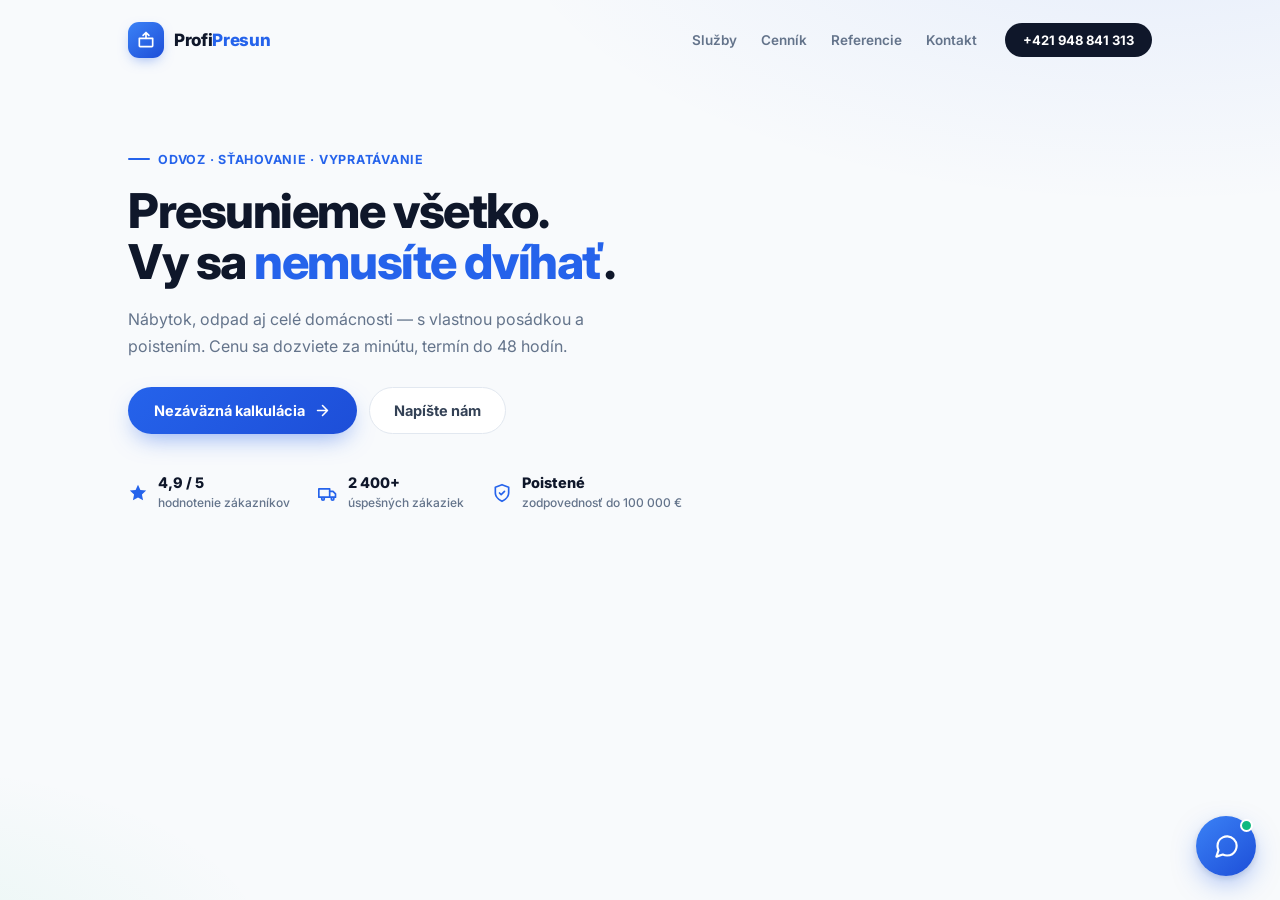
==== commit 44d7aba8: "Rebrand to ProfiPresun, realistic landing page, richer home, item picker - Landing page behind the w" ====
--- a/index.html
+++ b/index.html
@@ -3,7 +3,7 @@
 <head>
 <meta charset="utf-8">
 <meta name="viewport" content="width=device-width, initial-scale=1, viewport-fit=cover">
-<title>odvoznabytku.sk — asistent a cenová kalkulačka</title>
+<title>ProfiPresun — odvoz, sťahovanie a vypratávanie</title>
 <link rel="preconnect" href="https://fonts.googleapis.com">
 <link rel="preconnect" href="https://fonts.gstatic.com" crossorigin>
 <link href="https://fonts.googleapis.com/css2?family=Inter:wght@400;500;600;700;800&display=swap" rel="stylesheet">
@@ -54,47 +54,94 @@
 button { font-family: inherit; }
 
 /* ==========================================================================
-   DEMO PAGE (background behind the widget)
-   ========================================================================== */
-.demo {
+   LANDING PAGE (website behind the widget)
+   ========================================================================== */
+.site {
   min-height: 100vh;
+  background:
+    radial-gradient(1100px 520px at 90% -12%, rgba(37, 99, 235, .09), transparent 60%),
+    radial-gradient(700px 380px at -8% 108%, rgba(16, 185, 129, .07), transparent 55%),
+    var(--slate-50);
+}
+.site-nav {
+  max-width: 1080px; margin: 0 auto;
+  display: flex; align-items: center; gap: 28px;
+  padding: 22px 28px;
+}
+.site-logo { display: inline-flex; align-items: center; gap: 10px; text-decoration: none; }
+.site-logo-mark {
+  width: 36px; height: 36px; border-radius: 11px;
+  background: linear-gradient(140deg, var(--blue-500), var(--blue-700));
   display: flex; align-items: center; justify-content: center;
-  padding: 32px 20px;
-  background:
-    radial-gradient(1000px 500px at 85% -10%, rgba(37, 99, 235, .08), transparent 60%),
-    radial-gradient(800px 400px at -10% 110%, rgba(16, 185, 129, .06), transparent 55%),
-    var(--slate-50);
-}
-.demo-card { max-width: 520px; text-align: center; }
-.demo-badge {
-  display: inline-flex; align-items: center; gap: 7px;
-  padding: 6px 14px; border-radius: 999px;
-  background: #fff; border: 1px solid var(--slate-200);
-  font-size: 12.5px; font-weight: 600; color: var(--slate-500);
-  box-shadow: var(--sh-sm);
-  margin-bottom: 22px;
-}
-.demo-badge i {
-  width: 7px; height: 7px; border-radius: 50%;
-  background: var(--green-500); display: inline-block;
-  box-shadow: 0 0 0 3px rgba(16, 185, 129, .18);
-}
-.demo h1 {
-  margin: 0 0 14px; font-size: clamp(26px, 5vw, 38px);
-  font-weight: 800; letter-spacing: -0.03em; line-height: 1.12;
+  color: #fff; box-shadow: 0 5px 14px -5px rgba(37, 99, 235, .55);
+}
+.site-logo-mark svg { width: 20px; height: 20px; }
+.site-logo-name { font-size: 17px; font-weight: 800; letter-spacing: -0.02em; color: var(--slate-900); }
+.site-logo-name b { color: var(--blue-600); font-weight: 800; }
+.site-links { display: flex; gap: 24px; margin-left: auto; }
+.site-links a {
+  font-size: 13.5px; font-weight: 600; color: var(--slate-500);
+  text-decoration: none; transition: color 140ms ease;
+}
+.site-links a:hover { color: var(--slate-900); }
+.site-nav-cta {
+  display: inline-flex; align-items: center;
+  padding: 9px 18px; border-radius: 999px;
+  background: var(--slate-900); color: #fff;
+  font-size: 13px; font-weight: 700; text-decoration: none;
+  transition: transform 160ms ease, background 160ms ease;
+}
+.site-nav-cta:hover { background: var(--navy-800); transform: translateY(-1px); }
+.site-hero {
+  max-width: 1080px; margin: 0 auto;
+  padding: 64px 28px 80px;
+}
+.site-kicker {
+  display: inline-flex; align-items: center; gap: 8px;
+  font-size: 12.5px; font-weight: 700; letter-spacing: .06em;
+  text-transform: uppercase; color: var(--blue-600);
+  margin-bottom: 18px;
+}
+.site-kicker::before { content: ""; width: 22px; height: 2px; background: var(--blue-600); border-radius: 2px; }
+.site-hero h1 {
+  margin: 0 0 18px; max-width: 620px;
+  font-size: clamp(30px, 5vw, 48px);
+  font-weight: 800; letter-spacing: -0.03em; line-height: 1.08;
   color: var(--slate-900);
 }
-.demo h1 span { color: var(--blue-600); }
-.demo p {
-  margin: 0 auto; max-width: 400px;
-  font-size: 15.5px; line-height: 1.65; color: var(--slate-500);
-}
-.demo-hint {
-  margin-top: 34px; display: inline-flex; align-items: center; gap: 10px;
-  font-size: 13.5px; font-weight: 600; color: var(--slate-400);
-}
-.demo-hint svg { width: 20px; height: 20px; animation: nudge 2.2s var(--ease) infinite; }
-@keyframes nudge { 0%, 100% { transform: translate(0, 0); } 50% { transform: translate(5px, 5px); } }
+.site-hero h1 span { color: var(--blue-600); }
+.site-hero p {
+  margin: 0 0 28px; max-width: 470px;
+  font-size: 16px; line-height: 1.65; color: var(--slate-500);
+}
+.site-actions { display: flex; flex-wrap: wrap; gap: 12px; margin-bottom: 40px; }
+.site-btn-primary {
+  display: inline-flex; align-items: center; gap: 9px;
+  padding: 14px 26px; border: none; border-radius: 999px; cursor: pointer;
+  background: linear-gradient(135deg, var(--blue-600), var(--blue-700));
+  color: #fff; font-size: 14.5px; font-weight: 700; font-family: inherit;
+  box-shadow: 0 10px 24px -8px rgba(37, 99, 235, .55);
+  transition: transform 180ms var(--spring), box-shadow 180ms ease;
+}
+.site-btn-primary:hover { transform: translateY(-2px); box-shadow: 0 14px 30px -8px rgba(37, 99, 235, .6); }
+.site-btn-primary svg { width: 17px; height: 17px; }
+.site-btn-ghost {
+  display: inline-flex; align-items: center;
+  padding: 14px 24px; border-radius: 999px;
+  background: #fff; border: 1.5px solid var(--slate-200);
+  color: var(--slate-700); font-size: 14.5px; font-weight: 700; text-decoration: none;
+  transition: border-color 160ms ease;
+}
+.site-btn-ghost:hover { border-color: var(--slate-400); }
+.site-trust { display: flex; flex-wrap: wrap; gap: 28px; }
+.site-trust-item { display: flex; align-items: center; gap: 10px; }
+.site-trust-item svg { width: 20px; height: 20px; color: var(--blue-600); flex-shrink: 0; }
+.site-trust-item b { display: block; font-size: 14.5px; font-weight: 800; color: var(--slate-900); line-height: 1.2; }
+.site-trust-item span { font-size: 12px; color: var(--slate-500); font-weight: 500; }
+@media (max-width: 720px) {
+  .site-links { display: none; }
+  .site-hero { padding: 40px 24px 60px; }
+}
 
 /* ==========================================================================
    WIDGET ROOT + LAUNCHER
@@ -130,8 +177,8 @@
    ========================================================================== */
 .aw-panel {
   position: absolute; bottom: 76px; right: 0;
-  width: min(396px, calc(100vw - 32px));
-  height: min(660px, calc(100dvh - 116px));
+  width: min(424px, calc(100vw - 32px));
+  height: min(724px, calc(100dvh - 108px));
   background: #fff;
   border-radius: var(--r-lg);
   box-shadow: var(--sh-lg);
@@ -159,12 +206,12 @@
 .aw-ava {
   position: relative; flex-shrink: 0;
   width: 42px; height: 42px; border-radius: 13px;
-  background: rgba(255, 255, 255, .09);
-  border: 1px solid rgba(255, 255, 255, .14);
+  background: linear-gradient(140deg, var(--blue-500), var(--blue-700));
+  box-shadow: 0 4px 12px -4px rgba(37, 99, 235, .6), inset 0 1px 0 rgba(255, 255, 255, .25);
   display: flex; align-items: center; justify-content: center;
-  color: #8EC5FF;
-}
-.aw-ava svg { width: 23px; height: 23px; }
+  color: #fff;
+}
+.aw-ava svg { width: 22px; height: 22px; }
 .aw-ava-dot {
   position: absolute; bottom: -2px; right: -2px;
   width: 12px; height: 12px; border-radius: 50%;
@@ -299,6 +346,34 @@
 .aw-cta-txt span { display: block; margin-top: 2px; font-size: 12px; color: rgba(255, 255, 255, .72); }
 .aw-cta-arr { flex-shrink: 0; opacity: .8; }
 .aw-cta-arr svg { width: 18px; height: 18px; }
+
+/* Service shortcuts on home */
+.aw-shortcuts { display: flex; flex-direction: column; gap: 7px; margin-bottom: 4px; }
+.aw-shortcut {
+  display: flex; align-items: center; gap: 12px;
+  width: 100%; text-align: left;
+  padding: 11px 13px;
+  background: #fff; border: 1.5px solid var(--slate-200);
+  border-radius: var(--r-md); cursor: pointer;
+  transition: border-color 150ms ease, transform 150ms ease, box-shadow 150ms ease;
+}
+.aw-shortcut:hover { border-color: var(--blue-500); transform: translateY(-1px); box-shadow: var(--sh-md); }
+.aw-shortcut:hover .aw-shortcut-arr { opacity: 1; transform: translateX(0); }
+.aw-shortcut-ic {
+  flex-shrink: 0; width: 36px; height: 36px; border-radius: 10px;
+  background: var(--blue-50); color: var(--blue-600);
+  display: flex; align-items: center; justify-content: center;
+}
+.aw-shortcut-ic svg { width: 18px; height: 18px; }
+.aw-shortcut-txt { flex: 1; min-width: 0; line-height: 1.3; }
+.aw-shortcut-txt b { display: block; font-size: 13px; font-weight: 700; color: var(--slate-900); }
+.aw-shortcut-txt span { font-size: 11.5px; color: var(--slate-500); }
+.aw-shortcut-arr {
+  flex-shrink: 0; color: var(--blue-600);
+  opacity: 0; transform: translateX(-4px);
+  transition: opacity 150ms ease, transform 150ms ease;
+}
+.aw-shortcut-arr svg { width: 15px; height: 15px; }
 
 .aw-qrow { display: flex; flex-wrap: wrap; gap: 7px; margin-bottom: 14px; }
 .aw-qchip {
@@ -749,18 +824,50 @@
 </head>
 <body>
 
-<!-- ======================= DEMO PAGE ======================= -->
-<main class="demo">
-  <div class="demo-card">
-    <div class="demo-badge"><i></i>Ukážkové demo pre klienta</div>
-    <h1>Webový asistent<br>s <span>cenovou kalkulačkou</span></h1>
-    <p>Návštevník vašej stránky dostane orientačnú cenu za minútu a vy hotový dopyt s kontaktom — bez telefonátov navyše.</p>
-    <div class="demo-hint">
-      Vyskúšajte bublinu vpravo dole
-      <svg viewBox="0 0 24 24" fill="none" stroke="currentColor" stroke-width="2" stroke-linecap="round" stroke-linejoin="round"><path d="M7 7l10 10M17 7v10H7"/></svg>
+<!-- ======================= LANDING PAGE ======================= -->
+<div class="site">
+  <nav class="site-nav">
+    <a class="site-logo" href="#">
+      <span class="site-logo-mark">
+        <svg viewBox="0 0 24 24" fill="none" stroke="currentColor" stroke-width="2" stroke-linecap="round" stroke-linejoin="round"><path d="M4 10h16v9a1 1 0 0 1-1 1H5a1 1 0 0 1-1-1z"/><path d="M12 10V3M8.5 6.5L12 3l3.5 3.5"/></svg>
+      </span>
+      <span class="site-logo-name">Profi<b>Presun</b></span>
+    </a>
+    <div class="site-links">
+      <a href="#">Služby</a>
+      <a href="#">Cenník</a>
+      <a href="#">Referencie</a>
+      <a href="#">Kontakt</a>
     </div>
-  </div>
-</main>
+    <a class="site-nav-cta" href="tel:+421948841313">+421 948 841 313</a>
+  </nav>
+  <main class="site-hero">
+    <div class="site-kicker">Odvoz · Sťahovanie · Vypratávanie</div>
+    <h1>Presunieme všetko.<br>Vy sa <span>nemusíte dvíhať</span>.</h1>
+    <p>Nábytok, odpad aj celé domácnosti — s vlastnou posádkou a poistením. Cenu sa dozviete za minútu, termín do 48 hodín.</p>
+    <div class="site-actions">
+      <button class="site-btn-primary" type="button" onclick="AWWidget.startWizard()">
+        Nezáväzná kalkulácia
+        <svg viewBox="0 0 24 24" fill="none" stroke="currentColor" stroke-width="2.2" stroke-linecap="round" stroke-linejoin="round"><path d="M5 12h14M12 5l7 7-7 7"/></svg>
+      </button>
+      <a class="site-btn-ghost" href="#" onclick="AWWidget.open();return false;">Napíšte nám</a>
+    </div>
+    <div class="site-trust">
+      <div class="site-trust-item">
+        <svg viewBox="0 0 24 24" fill="currentColor"><path d="M12 2l2.9 6.3 6.9.8-5.1 4.7 1.4 6.8L12 17.3 5.9 20.6l1.4-6.8L2.2 9.1l6.9-.8z"/></svg>
+        <div><b>4,9 / 5</b><span>hodnotenie zákazníkov</span></div>
+      </div>
+      <div class="site-trust-item">
+        <svg viewBox="0 0 24 24" fill="none" stroke="currentColor" stroke-width="2" stroke-linecap="round" stroke-linejoin="round"><path d="M1 7h13v10H1z"/><path d="M14 10h4l3 3v4h-7"/><circle cx="6" cy="19" r="1.6"/><circle cx="17.5" cy="19" r="1.6"/></svg>
+        <div><b>2 400+</b><span>úspešných zákaziek</span></div>
+      </div>
+      <div class="site-trust-item">
+        <svg viewBox="0 0 24 24" fill="none" stroke="currentColor" stroke-width="2" stroke-linecap="round" stroke-linejoin="round"><path d="M12 22s8-4 8-10V5l-8-3-8 3v7c0 6 8 10 8 10z"/><path d="M9 12l2 2 4-4"/></svg>
+        <div><b>Poistené</b><span>zodpovednosť do 100 000 €</span></div>
+      </div>
+    </div>
+  </main>
+</div>
 
 <!-- ======================= WIDGET ======================= -->
 <div class="aw" id="aw" data-open="false">
@@ -768,11 +875,11 @@
     <header class="aw-head">
       <div class="aw-head-row">
         <div class="aw-ava">
-          <svg viewBox="0 0 24 24" fill="none" stroke="currentColor" stroke-width="1.8" stroke-linecap="round" stroke-linejoin="round"><path d="M1 8h13v9H1z"/><path d="M14 11h4l3 3v3h-7"/><circle cx="6" cy="18.5" r="1.8"/><circle cx="17.5" cy="18.5" r="1.8"/></svg>
+          <svg viewBox="0 0 24 24" fill="none" stroke="currentColor" stroke-width="2" stroke-linecap="round" stroke-linejoin="round"><path d="M4 10h16v9a1 1 0 0 1-1 1H5a1 1 0 0 1-1-1z"/><path d="M12 10V3M8.5 6.5L12 3l3.5 3.5"/></svg>
           <span class="aw-ava-dot"></span>
         </div>
         <div class="aw-head-txt">
-          <div class="aw-head-title">odvoznabytku.sk</div>
+          <div class="aw-head-title">ProfiPresun</div>
           <div class="aw-head-sub"><i></i>Online · odpovieme do pár minút</div>
         </div>
         <button class="aw-head-btn" data-a="close" aria-label="Zavrieť okno" type="button">
@@ -800,7 +907,8 @@
    CONFIG + CATALOG
    ========================================================================== */
 var CONFIG = {
-  company: 'odvoznabytku.sk',
+  company: 'ProfiPresun',
+  assistant: 'Tomáš',
   phone: '+421 948 841 313',
   phoneRaw: '+421948841313',
   whatsapp: '421948841313',
@@ -856,6 +964,39 @@
   { id: 'fragile',  label: 'Krehké veci',      icon: 'glass',  add: 25 }
 ];
 
+/* Čo konkrétne treba odviezť — iné položky pre každú službu */
+var ITEMS = {
+  odvoz: [
+    { id: 'sofa',      label: 'Sedačka / kreslo', add: 20 },
+    { id: 'wardrobe',  label: 'Skriňa',           add: 20 },
+    { id: 'bed',       label: 'Posteľ / matrac',  add: 15 },
+    { id: 'appliance', label: 'Spotrebič',        add: 15 },
+    { id: 'table',     label: 'Stôl / stoličky',  add: 10 },
+    { id: 'boxes',     label: 'Krabice / vrecia', add: 5 }
+  ],
+  vyvoz: [
+    { id: 'rubble',   label: 'Stavebná suť',   add: 25 },
+    { id: 'soil',     label: 'Zemina',         add: 20 },
+    { id: 'wood',     label: 'Drevo / okná',   add: 15 },
+    { id: 'mixed',    label: 'Zmesný odpad',   add: 15 },
+    { id: 'ewaste',   label: 'Elektroodpad',   add: 10 },
+    { id: 'bags',     label: 'Vrecia',         add: 5 }
+  ],
+  stahovanie: [
+    { id: 'furniture', label: 'Nábytok',              add: 20 },
+    { id: 'appliance', label: 'Spotrebiče',           add: 15 },
+    { id: 'office',    label: 'Kancelárske vybavenie', add: 15 },
+    { id: 'boxes',     label: 'Krabice / šatstvo',    add: 10 },
+    { id: 'plants',    label: 'Rastliny',             add: 5 }
+  ],
+  vypratavanie: [
+    { id: 'furniture', label: 'Nábytok',              add: 20 },
+    { id: 'mixed',     label: 'Zmesný odpad',         add: 15 },
+    { id: 'ewaste',    label: 'Elektro',              add: 10 },
+    { id: 'boxes',     label: 'Drobnosti / krabice',  add: 5 }
+  ]
+};
+
 var TERMS = [
   { id: 'flex', label: 'Flexibilný',   hint: 'zľava −8 %',    tone: 'down', mult: 0.92 },
   { id: 'date', label: 'Presný dátum', hint: 'podľa vás',     tone: '',     mult: 1 },
@@ -870,7 +1011,7 @@
 
 var STEP_TITLES = [
   { t: 'S čím vám pomôžeme?', s: 'Vyberte službu — všetko ostatné doladíme spolu.' },
-  { t: 'Aký je rozsah?',      s: 'Stačí odhad, presný objem spresníme telefonicky.' },
+  { t: 'Čo a koľko toho je?', s: 'Vyberte objem a označte, čo všetko treba odviezť.' },
   { t: 'Adresa a termín',     s: 'Podľa lokality a termínu spresníme cenu dopravy.' },
   { t: 'Zhrnutie a kontakt',  s: 'Skontrolujte dopyt a nechajte nám kontakt.' }
 ];
@@ -889,7 +1030,7 @@
 
 function freshData() {
   return {
-    service: '', volume: '', specials: {},
+    service: '', volume: '', specials: {}, items: {},
     photos: [],
     cityFrom: '', zipFrom: '', cityTo: '', zipTo: '',
     floor: 0, lift: 'yes',
@@ -929,6 +1070,7 @@
   var vol = findById(VOLUMES, d.volume);
   var total = (svc ? svc.base : 49) + (vol ? vol.add : 0);
 
+  (ITEMS[d.service] || []).forEach(function (it) { if (d.items[it.id]) total += it.add; });
   SPECIALS.forEach(function (s) { if (d.specials[s.id]) total += s.add; });
 
   if (d.lift === 'no') total += Math.max(0, d.floor) * 12;
@@ -971,15 +1113,26 @@
    ========================================================================== */
 function homeHTML() {
   return '<div class="aw-view">'
-    + '<div class="aw-msg"><div class="aw-msg-ava">A</div><div class="aw-msg-bubble">'
-    +   'Dobrý deň! Som <strong>Adam</strong>, asistent ' + esc(CONFIG.company) + '. '
-    +   'Pomôžem vám s odvozom, sťahovaním aj vypratávaním — a hneď vám poviem orientačnú cenu.'
+    + '<div class="aw-msg"><div class="aw-msg-ava">T</div><div class="aw-msg-bubble">'
+    +   'Dobrý deň! Som <strong>' + esc(CONFIG.assistant) + '</strong> z ' + esc(CONFIG.company) + '. '
+    +   'S čím vám dnes pomôžem? Vyberte službu alebo si nechajte rovno vypočítať cenu.'
     + '</div></div>'
     + '<button class="aw-cta" data-a="wizard" type="button">'
     +   '<span class="aw-cta-ic">' + ICONS.calc + '</span>'
-    +   '<span class="aw-cta-txt"><strong>Vypočítať orientačnú cenu</strong><span>4 rýchle otázky · bez registrácie</span></span>'
+    +   '<span class="aw-cta-txt"><strong>Vypočítať orientačnú cenu</strong><span>4 rýchle otázky · menej než minúta</span></span>'
     +   '<span class="aw-cta-arr">' + ICONS.arrowR + '</span>'
     + '</button>'
+    + '<div class="aw-sec" style="margin-top:4px">Naše služby</div>'
+    + '<div class="aw-shortcuts">'
+    + SERVICES.map(function (s) {
+        return '<button class="aw-shortcut" type="button" data-a="quick:' + s.id + '">'
+          + '<span class="aw-shortcut-ic">' + ICONS[s.icon] + '</span>'
+          + '<span class="aw-shortcut-txt"><b>' + esc(s.label) + '</b><span>' + esc(s.sub) + '</span></span>'
+          + '<span class="aw-shortcut-arr">' + ICONS.arrowR + '</span>'
+          + '</button>';
+      }).join('')
+    + '</div>'
+    + '<div class="aw-sec">Časté otázky</div>'
     + '<div class="aw-qrow">'
     +   '<button class="aw-qchip" data-a="faq:sluzby" type="button">Aké služby robíte?</button>'
     +   '<button class="aw-qchip" data-a="faq:kedy" type="button">Kedy viete prísť?</button>'
@@ -1006,7 +1159,7 @@
   if (!thread) return null;
   var wrap = document.createElement('div');
   wrap.className = 'aw-msg' + (kind === 'user' ? ' aw-msg-user' : '');
-  wrap.innerHTML = (kind === 'user' ? '' : '<div class="aw-msg-ava">A</div>')
+  wrap.innerHTML = (kind === 'user' ? '' : '<div class="aw-msg-ava">' + esc(CONFIG.assistant.charAt(0)) + '</div>')
     + '<div class="aw-msg-bubble">' + html + '</div>';
   thread.appendChild(wrap);
   var body = $('#awBody');
@@ -1063,12 +1216,22 @@
 
 function step1HTML() {
   var d = state.data;
+  var items = ITEMS[d.service] || [];
   return '<div class="aw-view">' + stepHeadHTML(1)
     + '<div class="aw-grid">'
     + VOLUMES.map(function (v) {
         return cardHTML('data-a="vol:' + v.id + '"', d.volume === v.id, v.icon, v.label + ' · ' + v.m3, v.sub);
       }).join('')
     + '</div>'
+    + (items.length
+      ? '<div class="aw-sec">Čo treba odviezť? <small>· označte všetko, čo platí</small></div>'
+        + '<div class="aw-chips">'
+        + items.map(function (it) {
+            return '<button class="aw-chip" type="button" data-a="item:' + it.id + '" aria-pressed="' + !!d.items[it.id] + '">'
+              + esc(it.label) + '</button>';
+          }).join('')
+        + '</div>'
+      : '')
     + '<div class="aw-sec">Špeciálne predmety <small>· voliteľné</small></div>'
     + '<div class="aw-chips">'
     + SPECIALS.map(function (s) {
@@ -1147,9 +1310,11 @@
   var vol = findById(VOLUMES, d.volume);
   var term = findById(TERMS, d.term);
   var specials = SPECIALS.filter(function (s) { return d.specials[s.id]; }).map(function (s) { return s.label; });
+  var items = (ITEMS[d.service] || []).filter(function (it) { return d.items[it.id]; }).map(function (it) { return it.label; });
   var rows = [];
   rows.push(['Služba', svc ? svc.label : '—']);
   rows.push(['Rozsah', vol ? vol.label + ' (' + vol.m3 + ')' : '—']);
+  if (items.length) rows.push(['Položky', items.join(', ')]);
   if (specials.length) rows.push(['Špeciálne', specials.join(', ')]);
   var from = [d.cityFrom.trim(), d.zipFrom.trim()].filter(Boolean).join(', ');
   rows.push([d.service === 'stahovanie' ? 'Odkiaľ' : 'Adresa', from || '—']);
@@ -1426,12 +1591,28 @@
   if (a === 'submit') { submit(); return; }
 
   if (a === 'svc') {
+    if (d.service !== arg) d.items = {};
     d.service = arg;
     render();
     setTimeout(function () { if (state.view === 'wizard' && state.step === 0) goStep(1); }, 320);
     return;
   }
+  if (a === 'quick') {
+    if (d.service !== arg) d.items = {};
+    d.service = arg;
+    state.view = 'wizard';
+    state.step = 1;
+    state.error = '';
+    render();
+    return;
+  }
   if (a === 'vol') { d.volume = arg; render(); return; }
+  if (a === 'item') {
+    if (d.items[arg]) delete d.items[arg]; else d.items[arg] = true;
+    el.setAttribute('aria-pressed', String(!!d.items[arg]));
+    refreshPrice(); refreshNext();
+    return;
+  }
   if (a === 'spec') {
     if (d.specials[arg]) delete d.specials[arg]; else d.specials[arg] = true;
     el.setAttribute('aria-pressed', String(!!d.specials[arg]));
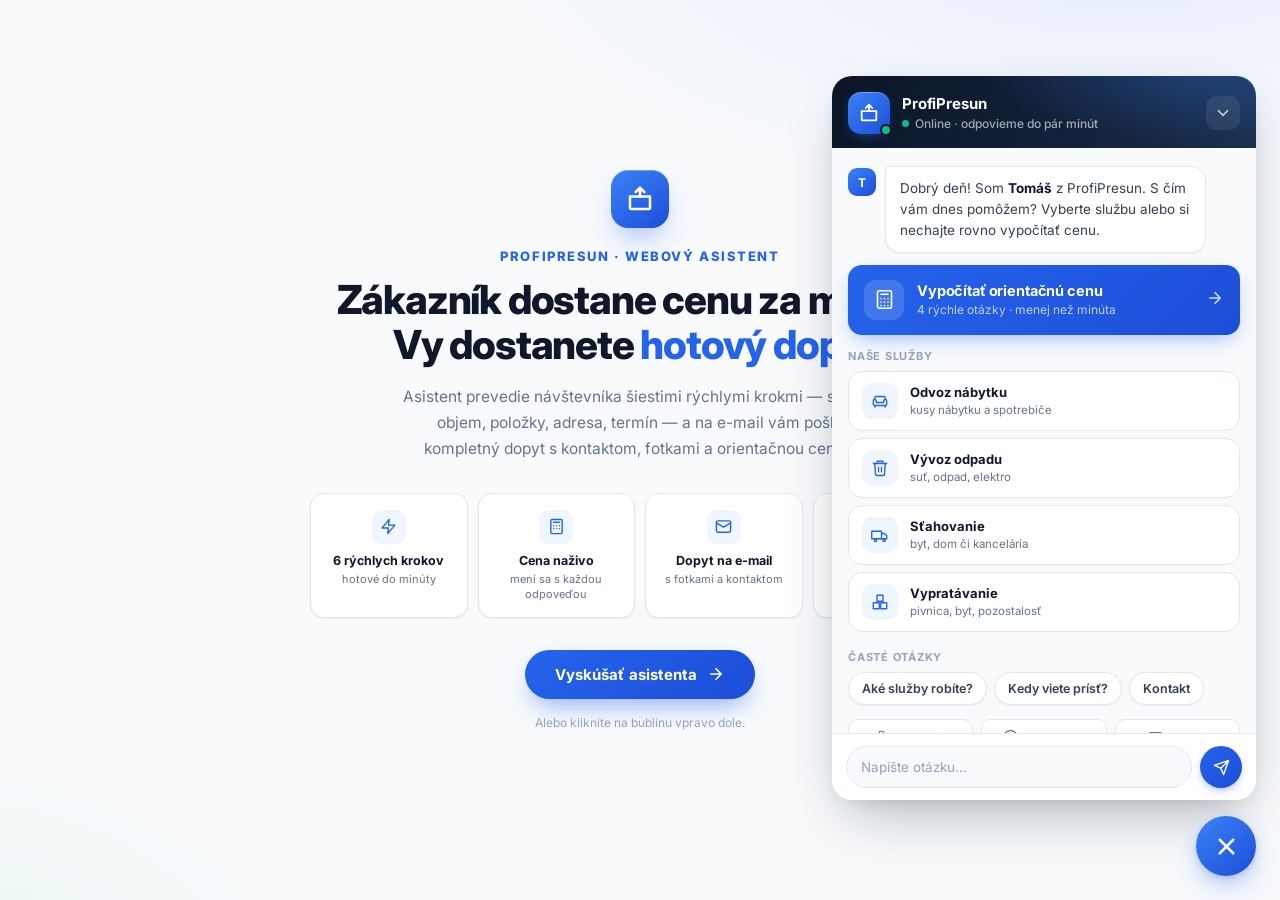
==== commit 5c13772d: "Six-step wizard with item quantities, parking, time pref, price breakdown - Intro page behind the wi" ====
--- a/index.html
+++ b/index.html
@@ -54,94 +54,77 @@
 button { font-family: inherit; }
 
 /* ==========================================================================
-   LANDING PAGE (website behind the widget)
-   ========================================================================== */
-.site {
+   INTRO PAGE — popis asistenta
+   ========================================================================== */
+.intro {
   min-height: 100vh;
+  display: flex; align-items: center; justify-content: center;
+  padding: 40px 22px;
   background:
-    radial-gradient(1100px 520px at 90% -12%, rgba(37, 99, 235, .09), transparent 60%),
+    radial-gradient(1100px 520px at 88% -12%, rgba(37, 99, 235, .10), transparent 60%),
     radial-gradient(700px 380px at -8% 108%, rgba(16, 185, 129, .07), transparent 55%),
     var(--slate-50);
 }
-.site-nav {
-  max-width: 1080px; margin: 0 auto;
-  display: flex; align-items: center; gap: 28px;
-  padding: 22px 28px;
-}
-.site-logo { display: inline-flex; align-items: center; gap: 10px; text-decoration: none; }
-.site-logo-mark {
-  width: 36px; height: 36px; border-radius: 11px;
+.intro-card { max-width: 660px; text-align: center; }
+.intro-mark {
+  width: 58px; height: 58px; margin: 0 auto 20px;
+  border-radius: 17px;
   background: linear-gradient(140deg, var(--blue-500), var(--blue-700));
   display: flex; align-items: center; justify-content: center;
-  color: #fff; box-shadow: 0 5px 14px -5px rgba(37, 99, 235, .55);
-}
-.site-logo-mark svg { width: 20px; height: 20px; }
-.site-logo-name { font-size: 17px; font-weight: 800; letter-spacing: -0.02em; color: var(--slate-900); }
-.site-logo-name b { color: var(--blue-600); font-weight: 800; }
-.site-links { display: flex; gap: 24px; margin-left: auto; }
-.site-links a {
-  font-size: 13.5px; font-weight: 600; color: var(--slate-500);
-  text-decoration: none; transition: color 140ms ease;
-}
-.site-links a:hover { color: var(--slate-900); }
-.site-nav-cta {
-  display: inline-flex; align-items: center;
-  padding: 9px 18px; border-radius: 999px;
-  background: var(--slate-900); color: #fff;
-  font-size: 13px; font-weight: 700; text-decoration: none;
-  transition: transform 160ms ease, background 160ms ease;
-}
-.site-nav-cta:hover { background: var(--navy-800); transform: translateY(-1px); }
-.site-hero {
-  max-width: 1080px; margin: 0 auto;
-  padding: 64px 28px 80px;
-}
-.site-kicker {
-  display: inline-flex; align-items: center; gap: 8px;
-  font-size: 12.5px; font-weight: 700; letter-spacing: .06em;
+  color: #fff;
+  box-shadow: 0 14px 30px -10px rgba(37, 99, 235, .55), inset 0 1px 0 rgba(255, 255, 255, .3);
+}
+.intro-mark svg { width: 30px; height: 30px; }
+.intro-brand {
+  font-size: 13px; font-weight: 800; letter-spacing: .12em;
   text-transform: uppercase; color: var(--blue-600);
-  margin-bottom: 18px;
-}
-.site-kicker::before { content: ""; width: 22px; height: 2px; background: var(--blue-600); border-radius: 2px; }
-.site-hero h1 {
-  margin: 0 0 18px; max-width: 620px;
-  font-size: clamp(30px, 5vw, 48px);
-  font-weight: 800; letter-spacing: -0.03em; line-height: 1.08;
+  margin-bottom: 14px;
+}
+.intro h1 {
+  margin: 0 0 16px;
+  font-size: clamp(27px, 4.6vw, 40px);
+  font-weight: 800; letter-spacing: -0.03em; line-height: 1.12;
   color: var(--slate-900);
 }
-.site-hero h1 span { color: var(--blue-600); }
-.site-hero p {
-  margin: 0 0 28px; max-width: 470px;
-  font-size: 16px; line-height: 1.65; color: var(--slate-500);
-}
-.site-actions { display: flex; flex-wrap: wrap; gap: 12px; margin-bottom: 40px; }
-.site-btn-primary {
-  display: inline-flex; align-items: center; gap: 9px;
-  padding: 14px 26px; border: none; border-radius: 999px; cursor: pointer;
+.intro h1 span { color: var(--blue-600); }
+.intro-lead {
+  margin: 0 auto 30px; max-width: 480px;
+  font-size: 15.5px; line-height: 1.7; color: var(--slate-500);
+}
+.intro-feats {
+  display: grid; grid-template-columns: repeat(4, 1fr); gap: 10px;
+  margin-bottom: 32px;
+}
+@media (max-width: 640px) { .intro-feats { grid-template-columns: 1fr 1fr; } }
+.intro-feat {
+  padding: 16px 12px 14px;
+  background: #fff; border: 1px solid var(--slate-200);
+  border-radius: var(--r-md);
+  box-shadow: var(--sh-sm);
+  text-align: center;
+  transition: transform 160ms ease, box-shadow 160ms ease, border-color 160ms ease;
+}
+.intro-feat:hover { transform: translateY(-2px); box-shadow: var(--sh-md); border-color: var(--blue-100); }
+.intro-feat-ic {
+  width: 34px; height: 34px; margin: 0 auto 9px;
+  border-radius: 10px;
+  background: var(--blue-50); color: var(--blue-600);
+  display: flex; align-items: center; justify-content: center;
+}
+.intro-feat-ic svg { width: 17px; height: 17px; }
+.intro-feat b { display: block; font-size: 12.5px; font-weight: 700; color: var(--slate-900); line-height: 1.3; }
+.intro-feat span { display: block; margin-top: 3px; font-size: 11px; color: var(--slate-500); line-height: 1.4; }
+.intro-cta {
+  display: inline-flex; align-items: center; gap: 10px;
+  padding: 15px 30px; border: none; border-radius: 999px; cursor: pointer;
   background: linear-gradient(135deg, var(--blue-600), var(--blue-700));
-  color: #fff; font-size: 14.5px; font-weight: 700; font-family: inherit;
-  box-shadow: 0 10px 24px -8px rgba(37, 99, 235, .55);
+  color: #fff; font-size: 15px; font-weight: 700; font-family: inherit;
+  box-shadow: 0 12px 26px -8px rgba(37, 99, 235, .55);
   transition: transform 180ms var(--spring), box-shadow 180ms ease;
 }
-.site-btn-primary:hover { transform: translateY(-2px); box-shadow: 0 14px 30px -8px rgba(37, 99, 235, .6); }
-.site-btn-primary svg { width: 17px; height: 17px; }
-.site-btn-ghost {
-  display: inline-flex; align-items: center;
-  padding: 14px 24px; border-radius: 999px;
-  background: #fff; border: 1.5px solid var(--slate-200);
-  color: var(--slate-700); font-size: 14.5px; font-weight: 700; text-decoration: none;
-  transition: border-color 160ms ease;
-}
-.site-btn-ghost:hover { border-color: var(--slate-400); }
-.site-trust { display: flex; flex-wrap: wrap; gap: 28px; }
-.site-trust-item { display: flex; align-items: center; gap: 10px; }
-.site-trust-item svg { width: 20px; height: 20px; color: var(--blue-600); flex-shrink: 0; }
-.site-trust-item b { display: block; font-size: 14.5px; font-weight: 800; color: var(--slate-900); line-height: 1.2; }
-.site-trust-item span { font-size: 12px; color: var(--slate-500); font-weight: 500; }
-@media (max-width: 720px) {
-  .site-links { display: none; }
-  .site-hero { padding: 40px 24px 60px; }
-}
+.intro-cta:hover { transform: translateY(-2px); box-shadow: 0 16px 32px -8px rgba(37, 99, 235, .6); }
+.intro-cta svg { width: 18px; height: 18px; }
+.intro-note { margin-top: 16px; font-size: 12px; color: var(--slate-400); }
 
 /* ==========================================================================
    WIDGET ROOT + LAUNCHER
@@ -564,6 +547,64 @@
 }
 .aw-step-val b { font-size: 14px; font-weight: 700; line-height: 1.2; white-space: nowrap; }
 .aw-step-val span { font-size: 10px; font-weight: 600; color: var(--slate-400); text-transform: uppercase; letter-spacing: .05em; }
+
+/* Item rows with quantity steppers */
+.aw-items { display: flex; flex-direction: column; gap: 7px; }
+.aw-item {
+  display: flex; align-items: center; justify-content: space-between; gap: 10px;
+  padding: 9px 9px 9px 14px;
+  background: #fff; border: 1.5px solid var(--slate-200);
+  border-radius: var(--r-sm);
+  transition: border-color 150ms ease, background 150ms ease;
+}
+.aw-item.on { border-color: var(--blue-600); background: var(--blue-50); }
+.aw-item-label { font-size: 13px; font-weight: 600; color: var(--slate-700); }
+.aw-item.on .aw-item-label { color: var(--slate-900); font-weight: 700; }
+.aw-item-ctl {
+  display: flex; align-items: center; gap: 2px;
+  background: var(--slate-100); border-radius: 9px; padding: 2px;
+}
+.aw-item.on .aw-item-ctl { background: var(--blue-100); }
+.aw-item-ctl button {
+  width: 28px; height: 28px; border: none; border-radius: 7px; cursor: pointer;
+  background: transparent; color: var(--slate-500);
+  font-size: 16px; font-weight: 700; line-height: 1;
+  transition: background 130ms ease, color 130ms ease;
+}
+.aw-item-ctl button:hover { background: #fff; color: var(--blue-600); box-shadow: var(--sh-sm); }
+.aw-item-ctl b {
+  min-width: 22px; text-align: center;
+  font-size: 13.5px; font-weight: 700; color: var(--slate-900);
+  font-variant-numeric: tabular-nums;
+}
+
+/* Inline hint */
+.aw-hint {
+  display: flex; gap: 8px; align-items: flex-start;
+  margin-top: 14px; padding: 10px 12px;
+  background: var(--blue-50); border-radius: var(--r-sm);
+  font-size: 11.5px; line-height: 1.55; color: var(--slate-500);
+}
+.aw-hint svg { width: 14px; height: 14px; flex-shrink: 0; margin-top: 1px; color: var(--blue-500); }
+
+/* Price breakdown inside the hero */
+.aw-bd { margin-top: 12px; border-top: 1px solid rgba(255, 255, 255, .12); padding-top: 4px; }
+.aw-bd summary {
+  list-style: none; cursor: pointer;
+  padding: 6px 0;
+  font-size: 11.5px; font-weight: 700; color: rgba(255, 255, 255, .65);
+  user-select: none;
+}
+.aw-bd summary::-webkit-details-marker { display: none; }
+.aw-bd summary::after { content: " ▾"; font-size: 10px; }
+.aw-bd[open] summary::after { content: " ▴"; }
+.aw-bd summary:hover { color: #fff; }
+.aw-bd-row {
+  display: flex; justify-content: space-between; gap: 12px;
+  padding: 4px 0;
+  font-size: 11.5px; color: rgba(255, 255, 255, .75);
+}
+.aw-bd-row b { font-weight: 700; color: #A7F3D0; font-variant-numeric: tabular-nums; }
 
 /* Photos */
 .aw-photo-row { display: flex; flex-wrap: wrap; gap: 8px; align-items: center; }
@@ -824,50 +865,40 @@
 </head>
 <body>
 
-<!-- ======================= LANDING PAGE ======================= -->
-<div class="site">
-  <nav class="site-nav">
-    <a class="site-logo" href="#">
-      <span class="site-logo-mark">
-        <svg viewBox="0 0 24 24" fill="none" stroke="currentColor" stroke-width="2" stroke-linecap="round" stroke-linejoin="round"><path d="M4 10h16v9a1 1 0 0 1-1 1H5a1 1 0 0 1-1-1z"/><path d="M12 10V3M8.5 6.5L12 3l3.5 3.5"/></svg>
-      </span>
-      <span class="site-logo-name">Profi<b>Presun</b></span>
-    </a>
-    <div class="site-links">
-      <a href="#">Služby</a>
-      <a href="#">Cenník</a>
-      <a href="#">Referencie</a>
-      <a href="#">Kontakt</a>
+<!-- ======================= INTRO — POPIS ASISTENTA ======================= -->
+<main class="intro">
+  <div class="intro-card">
+    <div class="intro-mark">
+      <svg viewBox="0 0 24 24" fill="none" stroke="currentColor" stroke-width="2" stroke-linecap="round" stroke-linejoin="round"><path d="M4 10h16v9a1 1 0 0 1-1 1H5a1 1 0 0 1-1-1z"/><path d="M12 10V3M8.5 6.5L12 3l3.5 3.5"/></svg>
     </div>
-    <a class="site-nav-cta" href="tel:+421948841313">+421 948 841 313</a>
-  </nav>
-  <main class="site-hero">
-    <div class="site-kicker">Odvoz · Sťahovanie · Vypratávanie</div>
-    <h1>Presunieme všetko.<br>Vy sa <span>nemusíte dvíhať</span>.</h1>
-    <p>Nábytok, odpad aj celé domácnosti — s vlastnou posádkou a poistením. Cenu sa dozviete za minútu, termín do 48 hodín.</p>
-    <div class="site-actions">
-      <button class="site-btn-primary" type="button" onclick="AWWidget.startWizard()">
-        Nezáväzná kalkulácia
-        <svg viewBox="0 0 24 24" fill="none" stroke="currentColor" stroke-width="2.2" stroke-linecap="round" stroke-linejoin="round"><path d="M5 12h14M12 5l7 7-7 7"/></svg>
-      </button>
-      <a class="site-btn-ghost" href="#" onclick="AWWidget.open();return false;">Napíšte nám</a>
-    </div>
-    <div class="site-trust">
-      <div class="site-trust-item">
-        <svg viewBox="0 0 24 24" fill="currentColor"><path d="M12 2l2.9 6.3 6.9.8-5.1 4.7 1.4 6.8L12 17.3 5.9 20.6l1.4-6.8L2.2 9.1l6.9-.8z"/></svg>
-        <div><b>4,9 / 5</b><span>hodnotenie zákazníkov</span></div>
+    <div class="intro-brand">ProfiPresun · webový asistent</div>
+    <h1>Zákazník dostane cenu za minútu.<br>Vy dostanete <span>hotový dopyt</span>.</h1>
+    <p class="intro-lead">Asistent prevedie návštevníka šiestimi rýchlymi krokmi — služba, objem, položky, adresa, termín — a na e-mail vám pošle kompletný dopyt s kontaktom, fotkami a orientačnou cenou.</p>
+    <div class="intro-feats">
+      <div class="intro-feat">
+        <div class="intro-feat-ic"><svg viewBox="0 0 24 24" fill="none" stroke="currentColor" stroke-width="2" stroke-linecap="round" stroke-linejoin="round"><path d="M13 2L3 14h9l-1 8 10-12h-9l1-8z"/></svg></div>
+        <b>6 rýchlych krokov</b><span>hotové do minúty</span>
       </div>
-      <div class="site-trust-item">
-        <svg viewBox="0 0 24 24" fill="none" stroke="currentColor" stroke-width="2" stroke-linecap="round" stroke-linejoin="round"><path d="M1 7h13v10H1z"/><path d="M14 10h4l3 3v4h-7"/><circle cx="6" cy="19" r="1.6"/><circle cx="17.5" cy="19" r="1.6"/></svg>
-        <div><b>2 400+</b><span>úspešných zákaziek</span></div>
+      <div class="intro-feat">
+        <div class="intro-feat-ic"><svg viewBox="0 0 24 24" fill="none" stroke="currentColor" stroke-width="2" stroke-linecap="round" stroke-linejoin="round"><rect x="4" y="2" width="16" height="20" rx="2"/><path d="M8 6h8M8 11h.01M12 11h.01M16 11h.01M8 15h.01M12 15h.01M16 15h.01"/></svg></div>
+        <b>Cena naživo</b><span>mení sa s každou odpoveďou</span>
       </div>
-      <div class="site-trust-item">
-        <svg viewBox="0 0 24 24" fill="none" stroke="currentColor" stroke-width="2" stroke-linecap="round" stroke-linejoin="round"><path d="M12 22s8-4 8-10V5l-8-3-8 3v7c0 6 8 10 8 10z"/><path d="M9 12l2 2 4-4"/></svg>
-        <div><b>Poistené</b><span>zodpovednosť do 100 000 €</span></div>
+      <div class="intro-feat">
+        <div class="intro-feat-ic"><svg viewBox="0 0 24 24" fill="none" stroke="currentColor" stroke-width="2" stroke-linecap="round" stroke-linejoin="round"><rect x="2" y="4" width="20" height="16" rx="2"/><path d="M22 7l-10 6L2 7"/></svg></div>
+        <b>Dopyt na e-mail</b><span>s fotkami a kontaktom</span>
+      </div>
+      <div class="intro-feat">
+        <div class="intro-feat-ic"><svg viewBox="0 0 24 24" fill="none" stroke="currentColor" stroke-width="2" stroke-linecap="round" stroke-linejoin="round"><rect x="5" y="2" width="14" height="20" rx="2"/><path d="M12 18h.01"/></svg></div>
+        <b>Mobil aj desktop</b><span>na mobile celá obrazovka</span>
       </div>
     </div>
-  </main>
-</div>
+    <button class="intro-cta" type="button" onclick="AWWidget.startWizard()">
+      Vyskúšať asistenta
+      <svg viewBox="0 0 24 24" fill="none" stroke="currentColor" stroke-width="2.2" stroke-linecap="round" stroke-linejoin="round"><path d="M5 12h14M12 5l7 7-7 7"/></svg>
+    </button>
+    <div class="intro-note">Alebo kliknite na bublinu vpravo dole.</div>
+  </div>
+</main>
 
 <!-- ======================= WIDGET ======================= -->
 <div class="aw" id="aw" data-open="false">
@@ -886,7 +917,7 @@
           <svg viewBox="0 0 24 24" fill="none" stroke="currentColor" stroke-width="2.2" stroke-linecap="round"><path d="M6 9l6 6 6-6"/></svg>
         </button>
       </div>
-      <div class="aw-progress" id="awProgress" data-on="false"><i></i><i></i><i></i><i></i></div>
+      <div class="aw-progress" id="awProgress" data-on="false"><i></i><i></i><i></i><i></i><i></i><i></i></div>
     </header>
     <div class="aw-body" id="awBody"></div>
     <footer class="aw-foot" id="awFoot"></footer>
@@ -1003,6 +1034,18 @@
   { id: 'rush', label: 'Súrne',        hint: 'do 48 h +22 %', tone: 'up',   mult: 1.22 }
 ];
 
+var PARKING = [
+  { id: 'easy',   label: 'Pri vchode',      hint: 'v cene',  fee: 0 },
+  { id: 'medium', label: 'Do 20 m',         hint: '+10 €',   fee: 10 },
+  { id: 'hard',   label: 'Ďaleko / zložité', hint: '+25 €',  fee: 25 }
+];
+
+var TIMES = [
+  { id: 'morning',  label: 'Ráno (7–12)' },
+  { id: 'afternoon',label: 'Poobede (12–18)' },
+  { id: 'weekend',  label: 'Víkend' }
+];
+
 var FAQ = {
   sluzby:  { q: 'Aké služby robíte?', a: 'Robíme <strong>odvoz nábytku a spotrebičov</strong>, <strong>vývoz odpadu a sute</strong>, <strong>sťahovanie</strong> bytov, domov aj firiem a <strong>vypratávanie</strong> pivníc, bytov či pozostalostí. Všetko vrátane nakládky a vynášania.' },
   kedy:    { q: 'Kedy viete prísť?', a: 'Štandardne do <strong>2–3 pracovných dní</strong>, pri súrnych požiadavkách často už <strong>do 48 hodín</strong>. Presný termín si dohodneme telefonicky po odoslaní dopytu.' },
@@ -1010,10 +1053,12 @@
 };
 
 var STEP_TITLES = [
-  { t: 'S čím vám pomôžeme?', s: 'Vyberte službu — všetko ostatné doladíme spolu.' },
-  { t: 'Čo a koľko toho je?', s: 'Vyberte objem a označte, čo všetko treba odviezť.' },
-  { t: 'Adresa a termín',     s: 'Podľa lokality a termínu spresníme cenu dopravy.' },
-  { t: 'Zhrnutie a kontakt',  s: 'Skontrolujte dopyt a nechajte nám kontakt.' }
+  { t: 'S čím vám pomôžeme?',      s: 'Vyberte službu — všetko ostatné doladíme spolu.' },
+  { t: 'Koľko toho približne je?', s: 'Podľa objemu pošleme správne auto aj posádku.' },
+  { t: 'Čo konkrétne odvezieme?',  s: 'Pridajte položky a počty — spresnia cenu aj čas práce.' },
+  { t: 'Adresa a prístup',         s: 'Poschodie, výťah a parkovanie ovplyvňujú prácnosť.' },
+  { t: 'Kedy to potrebujete?',     s: 'Flexibilný termín je lacnejší, súrny zvládneme do 48 hodín.' },
+  { t: 'Zhrnutie a kontakt',       s: 'Skontrolujte dopyt a nechajte nám kontakt.' }
 ];
 
 /* ==========================================================================
@@ -1033,8 +1078,8 @@
     service: '', volume: '', specials: {}, items: {},
     photos: [],
     cityFrom: '', zipFrom: '', cityTo: '', zipTo: '',
-    floor: 0, lift: 'yes',
-    term: 'flex', date: '',
+    floor: 0, lift: 'yes', parking: 'easy',
+    term: 'flex', date: '', timePref: '',
     name: '', phone: '', email: '', note: '', gdpr: false
   };
 }
@@ -1068,40 +1113,72 @@
   var d = state.data;
   var svc = findById(SERVICES, d.service);
   var vol = findById(VOLUMES, d.volume);
-  var total = (svc ? svc.base : 49) + (vol ? vol.add : 0);
-
-  (ITEMS[d.service] || []).forEach(function (it) { if (d.items[it.id]) total += it.add; });
-  SPECIALS.forEach(function (s) { if (d.specials[s.id]) total += s.add; });
-
-  if (d.lift === 'no') total += Math.max(0, d.floor) * 12;
-  else if (d.floor > 0) total += 10;
+  var lines = [];
+  var total = svc ? svc.base : 49;
+  lines.push({ label: 'Základ — ' + (svc ? svc.label.toLowerCase() : 'služba'), amount: total });
+
+  if (vol && vol.add > 0) {
+    total += vol.add;
+    lines.push({ label: 'Objem — ' + vol.label.toLowerCase() + ' (' + vol.m3 + ')', amount: vol.add });
+  }
+
+  var itemsSum = 0, itemsN = 0;
+  (ITEMS[d.service] || []).forEach(function (it) {
+    var n = d.items[it.id] || 0;
+    if (n > 0) { itemsSum += it.add * n; itemsN += n; }
+  });
+  if (itemsSum > 0) { total += itemsSum; lines.push({ label: 'Položky (' + itemsN + ' ks)', amount: itemsSum }); }
+
+  var specSum = 0;
+  SPECIALS.forEach(function (s) { if (d.specials[s.id]) specSum += s.add; });
+  if (specSum > 0) { total += specSum; lines.push({ label: 'Špeciálne predmety', amount: specSum }); }
+
+  var floorFee = 0;
+  if (d.lift === 'no') floorFee = Math.max(0, d.floor) * 12;
+  else if (d.floor > 0) floorFee = 10;
+  if (floorFee > 0) {
+    total += floorFee;
+    lines.push({ label: d.lift === 'no' ? (d.floor + '. poschodie bez výťahu') : 'Vynesenie s výťahom', amount: floorFee });
+  }
+
+  var park = findById(PARKING, d.parking);
+  if (park && park.fee > 0) { total += park.fee; lines.push({ label: 'Parkovanie — ' + park.label.toLowerCase(), amount: park.fee }); }
 
   var zf = zoneFor(d.zipFrom);
   var zt = (d.service === 'stahovanie') ? zoneFor(d.zipTo) : null;
-  total += Math.max(zf ? zf.fee : 0, zt ? zt.fee : 0);
+  var zone = (zt && (!zf || zt.fee > zf.fee)) ? zt : zf;
+  if (zone && zone.fee > 0) { total += zone.fee; lines.push({ label: 'Doprava — ' + zone.label, amount: zone.fee }); }
 
   var term = findById(TERMS, d.term);
-  total *= term ? term.mult : 1;
+  if (term && term.mult !== 1) {
+    var delta = Math.round(total * (term.mult - 1));
+    total += delta;
+    lines.push({ label: 'Termín — ' + term.label.toLowerCase(), amount: delta });
+  }
 
   var min = round5(total * 0.9);
   var max = round5(total * 1.18);
   if (max <= min) max = min + 20;
-  return { min: min, max: max, text: min + ' – ' + max + ' €' };
+  return { min: min, max: max, text: min + ' – ' + max + ' €', lines: lines };
 }
 
 /* ==========================================================================
    VALIDATION
    ========================================================================== */
+var LAST_STEP = 5;
+
 function stepValid(step) {
   var d = state.data;
   if (step === 0) return !!d.service;
   if (step === 1) return !!d.volume;
-  if (step === 2) {
+  if (step === 2) return true; /* položky sú voliteľné */
+  if (step === 3) {
     if (!d.cityFrom.trim()) return false;
     if (d.service === 'stahovanie' && !d.cityTo.trim()) return false;
     return true;
   }
-  if (step === 3) {
+  if (step === 4) return true; /* termín má predvolenú hodnotu */
+  if (step === 5) {
     var digits = String(d.phone || '').replace(/\D/g, '');
     return d.name.trim().length >= 2 && digits.length >= 9 && d.gdpr;
   }
@@ -1191,7 +1268,7 @@
    VIEW: WIZARD STEPS
    ========================================================================== */
 function stepHeadHTML(i) {
-  return '<span class="aw-step-count">Krok ' + (i + 1) + ' zo 4</span>'
+  return '<span class="aw-step-count">Krok ' + (i + 1) + ' zo ' + (LAST_STEP + 1) + '</span>'
     + '<h2 class="aw-step-title">' + STEP_TITLES[i].t + '</h2>'
     + '<p class="aw-step-sub">' + STEP_TITLES[i].s + '</p>';
 }
@@ -1216,23 +1293,34 @@
 
 function step1HTML() {
   var d = state.data;
-  var items = ITEMS[d.service] || [];
   return '<div class="aw-view">' + stepHeadHTML(1)
     + '<div class="aw-grid">'
     + VOLUMES.map(function (v) {
         return cardHTML('data-a="vol:' + v.id + '"', d.volume === v.id, v.icon, v.label + ' · ' + v.m3, v.sub);
       }).join('')
     + '</div>'
-    + (items.length
-      ? '<div class="aw-sec">Čo treba odviezť? <small>· označte všetko, čo platí</small></div>'
-        + '<div class="aw-chips">'
-        + items.map(function (it) {
-            return '<button class="aw-chip" type="button" data-a="item:' + it.id + '" aria-pressed="' + !!d.items[it.id] + '">'
-              + esc(it.label) + '</button>';
-          }).join('')
-        + '</div>'
-      : '')
-    + '<div class="aw-sec">Špeciálne predmety <small>· voliteľné</small></div>'
+    + '<div class="aw-hint">' + ICONS.alert + '<span>Netrafili ste sa presne? Nevadí — objem doladíme telefonicky, cena sa upraví.</span></div>'
+    + '</div>';
+}
+
+function step2HTML() {
+  var d = state.data;
+  var items = ITEMS[d.service] || [];
+  return '<div class="aw-view">' + stepHeadHTML(2)
+    + '<div class="aw-items">'
+    + items.map(function (it) {
+        var n = d.items[it.id] || 0;
+        return '<div class="aw-item' + (n > 0 ? ' on' : '') + '" id="awItem-' + it.id + '">'
+          + '<span class="aw-item-label">' + esc(it.label) + '</span>'
+          + '<span class="aw-item-ctl">'
+          +   '<button type="button" data-a="iminus:' + it.id + '" aria-label="Menej">−</button>'
+          +   '<b id="awItemN-' + it.id + '">' + n + '</b>'
+          +   '<button type="button" data-a="iplus:' + it.id + '" aria-label="Viac">+</button>'
+          + '</span>'
+          + '</div>';
+      }).join('')
+    + '</div>'
+    + '<div class="aw-sec">Špeciálne predmety <small>· príplatok za náročnú manipuláciu</small></div>'
     + '<div class="aw-chips">'
     + SPECIALS.map(function (s) {
         return '<button class="aw-chip" type="button" data-a="spec:' + s.id + '" aria-pressed="' + !!d.specials[s.id] + '">'
@@ -1252,13 +1340,12 @@
     + '</div>';
 }
 
-function step2HTML() {
+function step3HTML() {
   var d = state.data;
   var isMoving = d.service === 'stahovanie';
   var zf = zoneFor(d.zipFrom);
   var zt = zoneFor(d.zipTo);
-  var showDate = d.term === 'date';
-  return '<div class="aw-view">' + stepHeadHTML(2)
+  return '<div class="aw-view">' + stepHeadHTML(3)
     + '<div class="aw-field">'
     +   '<label class="aw-label">' + (isMoving ? 'Odkiaľ sa sťahujete' : 'Adresa') + ' <em>*</em></label>'
     +   '<div class="aw-row2">'
@@ -1279,7 +1366,7 @@
         +   ICONS.pin + '<span>' + (zt ? esc(zt.label) + ' · ' + esc(zt.feeTxt) : '') + '</span></span>'
         + '</div>'
       : '')
-    + '<div class="aw-sec">Prístup</div>'
+    + '<div class="aw-sec">Poschodie a výťah</div>'
     + '<div class="aw-access">'
     +   '<div class="aw-stepper">'
     +     '<button type="button" data-a="floor:-1" aria-label="Menej">−</button>'
@@ -1291,7 +1378,20 @@
     +     '<button class="aw-seg-btn" type="button" data-a="lift:no" aria-pressed="' + (d.lift === 'no') + '">Bez výťahu</button>'
     +   '</div>'
     + '</div>'
-    + '<div class="aw-sec">Termín</div>'
+    + '<div class="aw-sec">Parkovanie pre dodávku</div>'
+    + '<div class="aw-seg" data-n="3">'
+    + PARKING.map(function (p) {
+        return '<button class="aw-seg-btn" type="button" data-a="park:' + p.id + '" aria-pressed="' + (d.parking === p.id) + '">'
+          + esc(p.label) + '<small>' + esc(p.hint) + '</small></button>';
+      }).join('')
+    + '</div>'
+    + '</div>';
+}
+
+function step4HTML() {
+  var d = state.data;
+  var showDate = d.term === 'date';
+  return '<div class="aw-view">' + stepHeadHTML(4)
     + '<div class="aw-seg" data-n="3">'
     + TERMS.map(function (t) {
         return '<button class="aw-seg-btn" type="button" data-a="term:' + t.id + '" aria-pressed="' + (d.term === t.id) + '">'
@@ -1299,8 +1399,16 @@
       }).join('')
     + '</div>'
     + (showDate
-      ? '<div class="aw-field" style="margin-top:10px"><input class="aw-input" type="date" data-f="date" value="' + esc(d.date) + '"></div>'
+      ? '<div class="aw-field" style="margin-top:10px"><label class="aw-label">Vyberte dátum</label><input class="aw-input" type="date" data-f="date" value="' + esc(d.date) + '"></div>'
       : '')
+    + '<div class="aw-sec">Preferovaný čas <small>· voliteľné</small></div>'
+    + '<div class="aw-chips">'
+    + TIMES.map(function (t) {
+        return '<button class="aw-chip" type="button" data-a="time:' + t.id + '" aria-pressed="' + (d.timePref === t.id) + '">'
+          + esc(t.label) + '</button>';
+      }).join('')
+    + '</div>'
+    + '<div class="aw-hint">' + ICONS.alert + '<span>Presný čas príchodu potvrdíme telefonicky deň vopred.</span></div>'
     + '</div>';
 }
 
@@ -1310,10 +1418,13 @@
   var vol = findById(VOLUMES, d.volume);
   var term = findById(TERMS, d.term);
   var specials = SPECIALS.filter(function (s) { return d.specials[s.id]; }).map(function (s) { return s.label; });
-  var items = (ITEMS[d.service] || []).filter(function (it) { return d.items[it.id]; }).map(function (it) { return it.label; });
+  var items = (ITEMS[d.service] || []).filter(function (it) { return (d.items[it.id] || 0) > 0; })
+    .map(function (it) { return it.label + ' ×' + d.items[it.id]; });
+  var park = findById(PARKING, d.parking);
+  var time = findById(TIMES, d.timePref);
   var rows = [];
   rows.push(['Služba', svc ? svc.label : '—']);
-  rows.push(['Rozsah', vol ? vol.label + ' (' + vol.m3 + ')' : '—']);
+  rows.push(['Objem', vol ? vol.label + ' (' + vol.m3 + ')' : '—']);
   if (items.length) rows.push(['Položky', items.join(', ')]);
   if (specials.length) rows.push(['Špeciálne', specials.join(', ')]);
   var from = [d.cityFrom.trim(), d.zipFrom.trim()].filter(Boolean).join(', ');
@@ -1323,21 +1434,28 @@
     rows.push(['Kam', to || '—']);
   }
   rows.push(['Prístup', (d.floor === 0 ? 'Prízemie' : d.floor + '. poschodie') + (d.lift === 'no' ? ', bez výťahu' : ', s výťahom')]);
+  if (park) rows.push(['Parkovanie', park.label]);
   var termTxt = term ? term.label : '—';
   if (d.term === 'date' && d.date) termTxt += ' · ' + d.date;
+  if (time) termTxt += ' · ' + time.label;
   rows.push(['Termín', termTxt]);
   if (d.photos.length) rows.push(['Fotky', d.photos.length + ' ks']);
   return rows;
 }
 
-function step3HTML() {
+function step5HTML() {
   var d = state.data;
   var price = calcPrice();
-  return '<div class="aw-view">' + stepHeadHTML(3)
+  return '<div class="aw-view">' + stepHeadHTML(5)
     + '<div class="aw-price-hero">'
     +   '<div class="aw-price-hero-label">Orientačná cena</div>'
     +   '<div class="aw-price-hero-val">' + price.text + '</div>'
     +   '<div class="aw-price-hero-note">Vrátane dopravy, nakládky a práce. Konečnú cenu potvrdíme telefonicky — zvyčajne do pár hodín.</div>'
+    +   '<details class="aw-bd"><summary>Z čoho sa skladá cena</summary>'
+    +     price.lines.map(function (l) {
+            return '<div class="aw-bd-row"><span>' + esc(l.label) + '</span><b>' + (l.amount >= 0 ? '+' : '−') + Math.abs(l.amount) + ' €</b></div>';
+          }).join('')
+    +   '</details>'
     + '</div>'
     + '<div class="aw-sum">'
     + summaryRows().map(function (r) {
@@ -1392,8 +1510,8 @@
 function wizardFootHTML() {
   var s = state.step;
   var price = calcPrice();
-  var showBar = s === 1 || s === 2;
-  var last = s === 3;
+  var showBar = s >= 1 && s < LAST_STEP;
+  var last = s === LAST_STEP;
   var html = '';
   if (showBar) {
     html += '<div class="aw-pricebar"><span>Orientačná cena</span><b id="awPriceVal">' + price.text + '</b></div>';
@@ -1401,7 +1519,7 @@
   html += '<div class="aw-nav">';
   html += '<button class="aw-btn aw-btn-ghost" type="button" data-a="' + (s === 0 ? 'home' : 'back') + '" aria-label="Späť">' + ICONS.arrowL + (s === 0 ? '' : 'Späť') + '</button>';
   if (last) {
-    html += '<button class="aw-btn aw-btn-success" type="button" id="awNext" data-a="submit"' + (stepValid(3) && !state.sending ? '' : ' disabled') + '>'
+    html += '<button class="aw-btn aw-btn-success" type="button" id="awNext" data-a="submit"' + (stepValid(LAST_STEP) && !state.sending ? '' : ' disabled') + '>'
       + (state.sending ? 'Odosielam…' : 'Odoslať nezáväzný dopyt') + ICONS.send + '</button>';
   } else {
     html += '<button class="aw-btn aw-btn-primary" type="button" id="awNext" data-a="next"' + (stepValid(s) ? '' : ' disabled') + '>Pokračovať' + ICONS.arrowR + '</button>';
@@ -1435,7 +1553,7 @@
     elBody.innerHTML = homeHTML();
     elFoot.innerHTML = homeFootHTML();
   } else if (v === 'wizard') {
-    var steps = [step0HTML, step1HTML, step2HTML, step3HTML];
+    var steps = [step0HTML, step1HTML, step2HTML, step3HTML, step4HTML, step5HTML];
     elBody.innerHTML = steps[state.step]();
     elFoot.innerHTML = wizardFootHTML();
   } else {
@@ -1481,7 +1599,7 @@
 }
 
 function goStep(n) {
-  state.step = Math.max(0, Math.min(3, n));
+  state.step = Math.max(0, Math.min(LAST_STEP, n));
   state.error = '';
   render();
 }
@@ -1518,7 +1636,7 @@
 }
 
 function submit() {
-  if (!stepValid(3) || state.sending) return;
+  if (!stepValid(LAST_STEP) || state.sending) return;
   state.sending = true;
   state.error = '';
   render();
@@ -1607,12 +1725,19 @@
     return;
   }
   if (a === 'vol') { d.volume = arg; render(); return; }
-  if (a === 'item') {
-    if (d.items[arg]) delete d.items[arg]; else d.items[arg] = true;
-    el.setAttribute('aria-pressed', String(!!d.items[arg]));
+  if (a === 'iplus' || a === 'iminus') {
+    var cur = d.items[arg] || 0;
+    var next = Math.max(0, Math.min(20, cur + (a === 'iplus' ? 1 : -1)));
+    if (next === 0) delete d.items[arg]; else d.items[arg] = next;
+    var row = $('#awItem-' + arg);
+    var num = $('#awItemN-' + arg);
+    if (num) num.textContent = next;
+    if (row) row.classList.toggle('on', next > 0);
     refreshPrice(); refreshNext();
     return;
   }
+  if (a === 'park') { d.parking = arg; render(); return; }
+  if (a === 'time') { d.timePref = (d.timePref === arg) ? '' : arg; render(); return; }
   if (a === 'spec') {
     if (d.specials[arg]) delete d.specials[arg]; else d.specials[arg] = true;
     el.setAttribute('aria-pressed', String(!!d.specials[arg]));
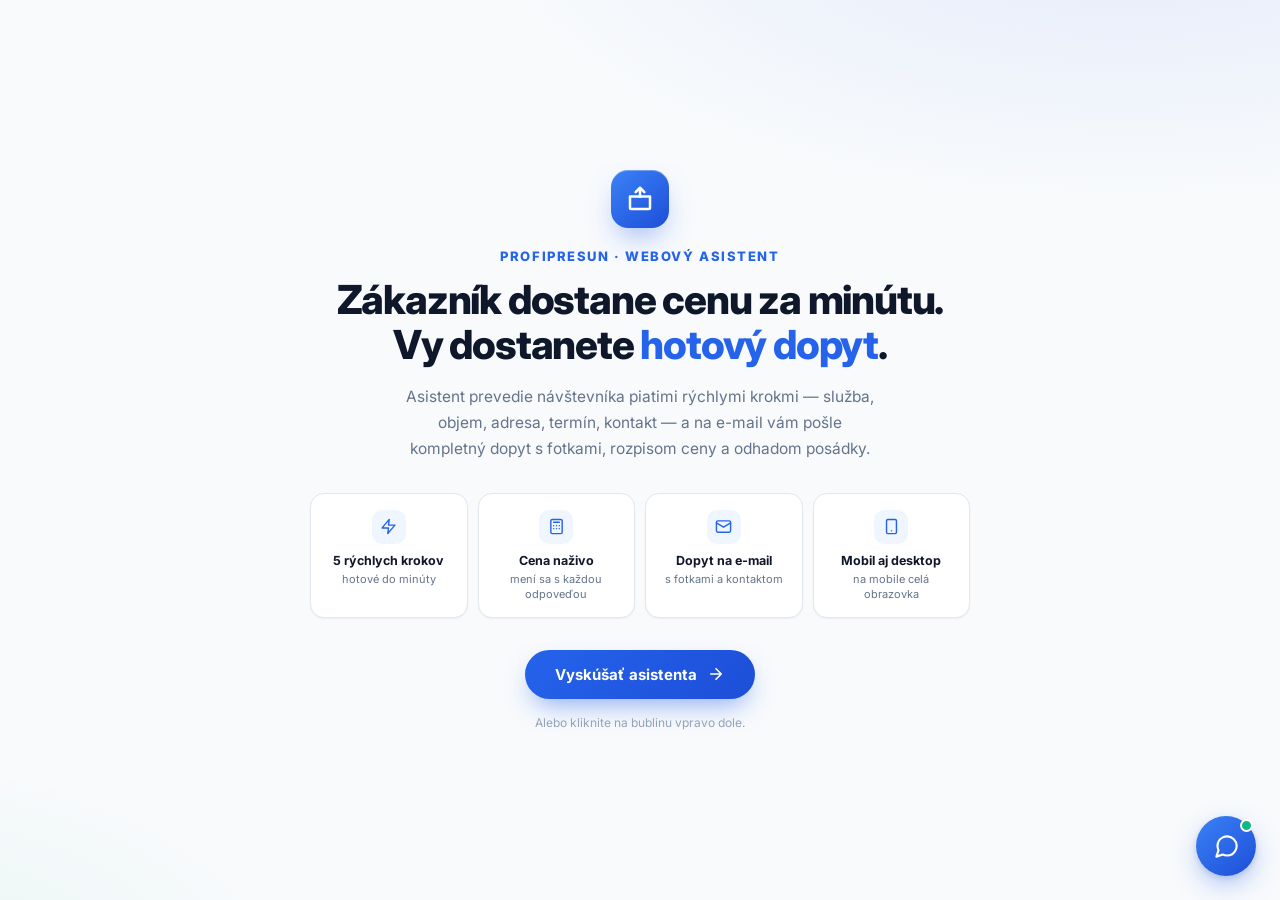
==== commit 90b1635b: "Volume slider, per-m3 pricing, cleaner chat home with sticky contacts - Step 2 is now a smooth 0.5-2" ====
--- a/index.html
+++ b/index.html
@@ -330,34 +330,6 @@
 .aw-cta-arr { flex-shrink: 0; opacity: .8; }
 .aw-cta-arr svg { width: 18px; height: 18px; }
 
-/* Service shortcuts on home */
-.aw-shortcuts { display: flex; flex-direction: column; gap: 7px; margin-bottom: 4px; }
-.aw-shortcut {
-  display: flex; align-items: center; gap: 12px;
-  width: 100%; text-align: left;
-  padding: 11px 13px;
-  background: #fff; border: 1.5px solid var(--slate-200);
-  border-radius: var(--r-md); cursor: pointer;
-  transition: border-color 150ms ease, transform 150ms ease, box-shadow 150ms ease;
-}
-.aw-shortcut:hover { border-color: var(--blue-500); transform: translateY(-1px); box-shadow: var(--sh-md); }
-.aw-shortcut:hover .aw-shortcut-arr { opacity: 1; transform: translateX(0); }
-.aw-shortcut-ic {
-  flex-shrink: 0; width: 36px; height: 36px; border-radius: 10px;
-  background: var(--blue-50); color: var(--blue-600);
-  display: flex; align-items: center; justify-content: center;
-}
-.aw-shortcut-ic svg { width: 18px; height: 18px; }
-.aw-shortcut-txt { flex: 1; min-width: 0; line-height: 1.3; }
-.aw-shortcut-txt b { display: block; font-size: 13px; font-weight: 700; color: var(--slate-900); }
-.aw-shortcut-txt span { font-size: 11.5px; color: var(--slate-500); }
-.aw-shortcut-arr {
-  flex-shrink: 0; color: var(--blue-600);
-  opacity: 0; transform: translateX(-4px);
-  transition: opacity 150ms ease, transform 150ms ease;
-}
-.aw-shortcut-arr svg { width: 15px; height: 15px; }
-
 .aw-qrow { display: flex; flex-wrap: wrap; gap: 7px; margin-bottom: 14px; }
 .aw-qchip {
   padding: 8px 13px;
@@ -370,6 +342,7 @@
 .aw-qchip:hover { border-color: var(--blue-500); color: var(--blue-600); background: var(--blue-50); }
 
 .aw-contact-row { display: flex; gap: 8px; margin-top: 4px; }
+.aw-contact-sticky { margin-top: 0; padding-top: 10px; }
 .aw-contact-link {
   flex: 1;
   display: flex; align-items: center; justify-content: center; gap: 7px;
@@ -548,34 +521,57 @@
 .aw-step-val b { font-size: 14px; font-weight: 700; line-height: 1.2; white-space: nowrap; }
 .aw-step-val span { font-size: 10px; font-weight: 600; color: var(--slate-400); text-transform: uppercase; letter-spacing: .05em; }
 
-/* Item rows with quantity steppers */
-.aw-items { display: flex; flex-direction: column; gap: 7px; }
-.aw-item {
-  display: flex; align-items: center; justify-content: space-between; gap: 10px;
-  padding: 9px 9px 9px 14px;
+/* Volume slider */
+.aw-vol {
+  padding: 16px 16px 13px;
   background: #fff; border: 1.5px solid var(--slate-200);
-  border-radius: var(--r-sm);
-  transition: border-color 150ms ease, background 150ms ease;
-}
-.aw-item.on { border-color: var(--blue-600); background: var(--blue-50); }
-.aw-item-label { font-size: 13px; font-weight: 600; color: var(--slate-700); }
-.aw-item.on .aw-item-label { color: var(--slate-900); font-weight: 700; }
-.aw-item-ctl {
-  display: flex; align-items: center; gap: 2px;
-  background: var(--slate-100); border-radius: 9px; padding: 2px;
-}
-.aw-item.on .aw-item-ctl { background: var(--blue-100); }
-.aw-item-ctl button {
-  width: 28px; height: 28px; border: none; border-radius: 7px; cursor: pointer;
-  background: transparent; color: var(--slate-500);
-  font-size: 16px; font-weight: 700; line-height: 1;
-  transition: background 130ms ease, color 130ms ease;
-}
-.aw-item-ctl button:hover { background: #fff; color: var(--blue-600); box-shadow: var(--sh-sm); }
-.aw-item-ctl b {
-  min-width: 22px; text-align: center;
-  font-size: 13.5px; font-weight: 700; color: var(--slate-900);
-  font-variant-numeric: tabular-nums;
+  border-radius: var(--r-md);
+  box-shadow: var(--sh-sm);
+}
+.aw-vol-head {
+  display: flex; justify-content: space-between; align-items: baseline;
+  margin-bottom: 14px;
+}
+.aw-vol-head span {
+  font-size: 11px; font-weight: 700; letter-spacing: .07em;
+  text-transform: uppercase; color: var(--slate-400);
+}
+.aw-vol-head b {
+  font-size: 24px; font-weight: 800; letter-spacing: -0.02em;
+  color: var(--blue-700); font-variant-numeric: tabular-nums;
+}
+.aw-slider {
+  -webkit-appearance: none; appearance: none;
+  width: 100%; height: 7px; border-radius: 999px;
+  background: var(--slate-200);
+  outline: none; margin: 0; cursor: pointer;
+}
+.aw-slider::-webkit-slider-thumb {
+  -webkit-appearance: none; appearance: none;
+  width: 26px; height: 26px; border-radius: 50%;
+  background: #fff; border: 3px solid var(--blue-600);
+  box-shadow: 0 2px 8px rgba(37, 99, 235, .35);
+  cursor: grab;
+  transition: transform 140ms ease;
+}
+.aw-slider::-webkit-slider-thumb:active { cursor: grabbing; transform: scale(1.15); }
+.aw-slider::-moz-range-thumb {
+  width: 26px; height: 26px; border-radius: 50%;
+  background: #fff; border: 3px solid var(--blue-600);
+  box-shadow: 0 2px 8px rgba(37, 99, 235, .35);
+  cursor: grab;
+}
+.aw-slider:focus-visible { box-shadow: 0 0 0 3px rgba(37, 99, 235, .2); }
+.aw-vol-ticks {
+  display: flex; justify-content: space-between;
+  margin-top: 7px;
+  font-size: 10px; font-weight: 600; color: var(--slate-400);
+}
+.aw-vol-desc {
+  margin-top: 11px; padding-top: 11px;
+  border-top: 1px dashed var(--slate-200);
+  font-size: 12.5px; font-weight: 600; color: var(--slate-700);
+  text-align: center;
 }
 
 /* Inline hint */
@@ -873,11 +869,11 @@
     </div>
     <div class="intro-brand">ProfiPresun · webový asistent</div>
     <h1>Zákazník dostane cenu za minútu.<br>Vy dostanete <span>hotový dopyt</span>.</h1>
-    <p class="intro-lead">Asistent prevedie návštevníka šiestimi rýchlymi krokmi — služba, objem, položky, adresa, termín — a na e-mail vám pošle kompletný dopyt s kontaktom, fotkami a orientačnou cenou.</p>
+    <p class="intro-lead">Asistent prevedie návštevníka piatimi rýchlymi krokmi — služba, objem, adresa, termín, kontakt — a na e-mail vám pošle kompletný dopyt s fotkami, rozpisom ceny a odhadom posádky.</p>
     <div class="intro-feats">
       <div class="intro-feat">
         <div class="intro-feat-ic"><svg viewBox="0 0 24 24" fill="none" stroke="currentColor" stroke-width="2" stroke-linecap="round" stroke-linejoin="round"><path d="M13 2L3 14h9l-1 8 10-12h-9l1-8z"/></svg></div>
-        <b>6 rýchlych krokov</b><span>hotové do minúty</span>
+        <b>5 rýchlych krokov</b><span>hotové do minúty</span>
       </div>
       <div class="intro-feat">
         <div class="intro-feat-ic"><svg viewBox="0 0 24 24" fill="none" stroke="currentColor" stroke-width="2" stroke-linecap="round" stroke-linejoin="round"><rect x="4" y="2" width="16" height="20" rx="2"/><path d="M8 6h8M8 11h.01M12 11h.01M16 11h.01M8 15h.01M12 15h.01M16 15h.01"/></svg></div>
@@ -917,7 +913,7 @@
           <svg viewBox="0 0 24 24" fill="none" stroke="currentColor" stroke-width="2.2" stroke-linecap="round"><path d="M6 9l6 6 6-6"/></svg>
         </button>
       </div>
-      <div class="aw-progress" id="awProgress" data-on="false"><i></i><i></i><i></i><i></i><i></i><i></i></div>
+      <div class="aw-progress" id="awProgress" data-on="false"><i></i><i></i><i></i><i></i><i></i></div>
     </header>
     <div class="aw-body" id="awBody"></div>
     <footer class="aw-foot" id="awFoot"></footer>
@@ -974,19 +970,24 @@
   refresh: '<svg viewBox="0 0 24 24" fill="none" stroke="currentColor" stroke-width="1.8" stroke-linecap="round" stroke-linejoin="round"><path d="M23 4v6h-6M1 20v-6h6"/><path d="M3.5 9a9 9 0 0 1 14.9-3.4L23 10M1 14l4.6 4.4A9 9 0 0 0 20.5 15"/></svg>'
 };
 
+/* base = výjazd + réžia; rate = práca a doprava za m³ (2-členná posádka) */
 var SERVICES = [
-  { id: 'odvoz',        label: 'Odvoz nábytku',  sub: 'kusy nábytku a spotrebiče',   icon: 'sofa',  base: 49 },
-  { id: 'vyvoz',        label: 'Vývoz odpadu',   sub: 'suť, odpad, elektro',         icon: 'trash', base: 59 },
-  { id: 'stahovanie',   label: 'Sťahovanie',     sub: 'byt, dom či kancelária',      icon: 'truck', base: 89 },
-  { id: 'vypratavanie', label: 'Vypratávanie',   sub: 'pivnica, byt, pozostalosť',   icon: 'boxes', base: 69 }
+  { id: 'odvoz',        label: 'Odvoz nábytku',  sub: 'kusy nábytku a spotrebiče',   icon: 'sofa',  base: 39, rate: 15 },
+  { id: 'vyvoz',        label: 'Vývoz odpadu',   sub: 'suť, odpad, elektro',         icon: 'trash', base: 45, rate: 20 },
+  { id: 'stahovanie',   label: 'Sťahovanie',     sub: 'byt, dom či kancelária',      icon: 'truck', base: 59, rate: 18 },
+  { id: 'vypratavanie', label: 'Vypratávanie',   sub: 'pivnica, byt, pozostalosť',   icon: 'boxes', base: 49, rate: 19 }
 ];
 
-var VOLUMES = [
-  { id: 'xs', label: 'Pár kusov',      sub: 'sedačka, práčka, skriňa',    m3: '~1 m³',  icon: 'piece', add: 0 },
-  { id: 's',  label: 'Menší náklad',   sub: 'jedna izba alebo pivnica',   m3: '~3 m³',  icon: 'room',  add: 60 },
-  { id: 'm',  label: 'Stredný náklad', sub: '2–3 izbový byt',             m3: '~6 m³',  icon: 'flat',  add: 150 },
-  { id: 'l',  label: 'Veľký objem',    sub: 'dom alebo firma, viac jázd', m3: '10+ m³', icon: 'house', add: 280 }
-];
+/* Slovný popis objemu k sliderovej hodnote (m³); dodávka ~11 m³ */
+function volumeDesc(m3) {
+  if (m3 <= 1.5) return 'pár kusov — sedačka, práčka, skriňa';
+  if (m3 <= 3.5) return 'jedna izba alebo pivnica';
+  if (m3 <= 7)   return '2–3 izbový byt';
+  if (m3 <= 11)  return 'väčší byt — plná dodávka';
+  if (m3 <= 16)  return 'menší dom — približne 2 jazdy';
+  return 'veľký objem — viac jázd alebo kontajner';
+}
+function volumeTrips(m3) { return Math.max(1, Math.ceil(m3 / 11)); }
 
 var SPECIALS = [
   { id: 'piano',    label: 'Klavír',           icon: 'piano',  add: 90 },
@@ -995,38 +996,12 @@
   { id: 'fragile',  label: 'Krehké veci',      icon: 'glass',  add: 25 }
 ];
 
-/* Čo konkrétne treba odviezť — iné položky pre každú službu */
-var ITEMS = {
-  odvoz: [
-    { id: 'sofa',      label: 'Sedačka / kreslo', add: 20 },
-    { id: 'wardrobe',  label: 'Skriňa',           add: 20 },
-    { id: 'bed',       label: 'Posteľ / matrac',  add: 15 },
-    { id: 'appliance', label: 'Spotrebič',        add: 15 },
-    { id: 'table',     label: 'Stôl / stoličky',  add: 10 },
-    { id: 'boxes',     label: 'Krabice / vrecia', add: 5 }
-  ],
-  vyvoz: [
-    { id: 'rubble',   label: 'Stavebná suť',   add: 25 },
-    { id: 'soil',     label: 'Zemina',         add: 20 },
-    { id: 'wood',     label: 'Drevo / okná',   add: 15 },
-    { id: 'mixed',    label: 'Zmesný odpad',   add: 15 },
-    { id: 'ewaste',   label: 'Elektroodpad',   add: 10 },
-    { id: 'bags',     label: 'Vrecia',         add: 5 }
-  ],
-  stahovanie: [
-    { id: 'furniture', label: 'Nábytok',              add: 20 },
-    { id: 'appliance', label: 'Spotrebiče',           add: 15 },
-    { id: 'office',    label: 'Kancelárske vybavenie', add: 15 },
-    { id: 'boxes',     label: 'Krabice / šatstvo',    add: 10 },
-    { id: 'plants',    label: 'Rastliny',             add: 5 }
-  ],
-  vypratavanie: [
-    { id: 'furniture', label: 'Nábytok',              add: 20 },
-    { id: 'mixed',     label: 'Zmesný odpad',         add: 15 },
-    { id: 'ewaste',    label: 'Elektro',              add: 10 },
-    { id: 'boxes',     label: 'Drobnosti / krabice',  add: 5 }
-  ]
-};
+function crewFor(effM3, d) {
+  var c = effM3 <= 1.2 ? 1 : 2;
+  if (effM3 >= 8) c = 3;
+  if ((d.floor >= 3 && d.lift === 'no') || d.specials.piano || d.specials.safe) c += 1;
+  return Math.min(4, c);
+}
 
 var TERMS = [
   { id: 'flex', label: 'Flexibilný',   hint: 'zľava −8 %',    tone: 'down', mult: 0.92 },
@@ -1049,13 +1024,13 @@
 var FAQ = {
   sluzby:  { q: 'Aké služby robíte?', a: 'Robíme <strong>odvoz nábytku a spotrebičov</strong>, <strong>vývoz odpadu a sute</strong>, <strong>sťahovanie</strong> bytov, domov aj firiem a <strong>vypratávanie</strong> pivníc, bytov či pozostalostí. Všetko vrátane nakládky a vynášania.' },
   kedy:    { q: 'Kedy viete prísť?', a: 'Štandardne do <strong>2–3 pracovných dní</strong>, pri súrnych požiadavkách často už <strong>do 48 hodín</strong>. Presný termín si dohodneme telefonicky po odoslaní dopytu.' },
+  cena:    { q: 'Ako počítate cenu?', a: 'Cena sa skladá z <strong>výjazdu</strong>, <strong>objemu nákladu</strong> (€/m³ vrátane práce), príplatkov za poschodie, parkovanie a špeciálne predmety a z <strong>dopravy podľa PSČ</strong>. V kalkulačke uvidíte celý rozpis — nič nie je skryté.' },
   kontakt: { q: 'Kontakt', a: 'Zavolajte nám na <strong>' + CONFIG.phone + '</strong>, napíšte na <strong>' + CONFIG.email + '</strong>, alebo použite WhatsApp. Sme k dispozícii Po–So, 8:00–18:00.' }
 };
 
 var STEP_TITLES = [
   { t: 'S čím vám pomôžeme?',      s: 'Vyberte službu — všetko ostatné doladíme spolu.' },
-  { t: 'Koľko toho približne je?', s: 'Podľa objemu pošleme správne auto aj posádku.' },
-  { t: 'Čo konkrétne odvezieme?',  s: 'Pridajte položky a počty — spresnia cenu aj čas práce.' },
+  { t: 'Koľko toho približne je?', s: 'Potiahnite posuvník — podľa objemu pošleme správne auto aj posádku.' },
   { t: 'Adresa a prístup',         s: 'Poschodie, výťah a parkovanie ovplyvňujú prácnosť.' },
   { t: 'Kedy to potrebujete?',     s: 'Flexibilný termín je lacnejší, súrny zvládneme do 48 hodín.' },
   { t: 'Zhrnutie a kontakt',       s: 'Skontrolujte dopyt a nechajte nám kontakt.' }
@@ -1075,7 +1050,7 @@
 
 function freshData() {
   return {
-    service: '', volume: '', specials: {}, items: {},
+    service: '', volumeM3: 4, specials: {},
     photos: [],
     cityFrom: '', zipFrom: '', cityTo: '', zipTo: '',
     floor: 0, lift: 'yes', parking: 'easy',
@@ -1097,13 +1072,37 @@
 function round5(n) { return Math.max(0, Math.round(n / 5) * 5); }
 function findById(arr, id) { for (var i = 0; i < arr.length; i++) if (arr[i].id === id) return arr[i]; return null; }
 
+/* PSČ → región podľa prvých dvoch číslic (jemnejšie ako kraj) */
+var ZONES = [
+  { from: 81, to: 85, label: 'Bratislava',            fee: 0 },
+  { from: 86, to: 89, label: 'Bratislavské okolie',   fee: 10 },
+  { from: 90, to: 90, label: 'Senec / Malacky',       fee: 15 },
+  { from: 91, to: 92, label: 'Trnava / Trenčín',      fee: 30 },
+  { from: 93, to: 94, label: 'Južné Slovensko',       fee: 45 },
+  { from: 95, to: 96, label: 'Nitra / Zvolen',        fee: 55 },
+  { from: 97, to: 99, label: 'Stredné Slovensko',     fee: 70 },
+  { from: 1,  to: 3,  label: 'Severné Slovensko',     fee: 75 },
+  { from: 4,  to: 5,  label: 'Košice / Poprad',       fee: 95 },
+  { from: 6,  to: 9,  label: 'Východné Slovensko',    fee: 100 }
+];
+
 function zoneFor(zip) {
   var z = String(zip || '').replace(/\D/g, '');
-  if (z.length < 3) return null;
-  var p = z.charAt(0);
-  if (p === '8') return { tone: 'ok',  label: 'Bratislava a okolie', fee: 0,  feeTxt: 'doprava v cene' };
-  if (p === '9') return { tone: 'mid', label: 'Západné Slovensko',   fee: 35, feeTxt: '+35 € doprava' };
-  return { tone: 'far', label: 'Vzdialenejší región', fee: 80, feeTxt: '+80 € doprava' };
+  if (z.length < 2) return null;
+  var p2 = parseInt(z.slice(0, 2), 10);
+  if (isNaN(p2)) return null;
+  for (var i = 0; i < ZONES.length; i++) {
+    if (p2 >= ZONES[i].from && p2 <= ZONES[i].to) {
+      var zn = ZONES[i];
+      return {
+        tone: zn.fee === 0 ? 'ok' : (zn.fee <= 45 ? 'mid' : 'far'),
+        label: zn.label,
+        fee: zn.fee,
+        feeTxt: zn.fee === 0 ? 'doprava v cene' : '+' + zn.fee + ' € doprava'
+      };
+    }
+  }
+  return null;
 }
 
 /* ==========================================================================
@@ -1112,29 +1111,36 @@
 function calcPrice() {
   var d = state.data;
   var svc = findById(SERVICES, d.service);
-  var vol = findById(VOLUMES, d.volume);
+  var m3 = Math.max(0.5, Number(d.volumeM3) || 4);
   var lines = [];
-  var total = svc ? svc.base : 49;
-  lines.push({ label: 'Základ — ' + (svc ? svc.label.toLowerCase() : 'služba'), amount: total });
-
-  if (vol && vol.add > 0) {
-    total += vol.add;
-    lines.push({ label: 'Objem — ' + vol.label.toLowerCase() + ' (' + vol.m3 + ')', amount: vol.add });
-  }
-
-  var itemsSum = 0, itemsN = 0;
-  (ITEMS[d.service] || []).forEach(function (it) {
-    var n = d.items[it.id] || 0;
-    if (n > 0) { itemsSum += it.add * n; itemsN += n; }
-  });
-  if (itemsSum > 0) { total += itemsSum; lines.push({ label: 'Položky (' + itemsN + ' ks)', amount: itemsSum }); }
+  var total = svc ? svc.base : 39;
+  lines.push({ label: 'Výjazd a réžia — ' + (svc ? svc.label.toLowerCase() : 'služba'), amount: total });
+
+  var rate = svc ? svc.rate : 16;
+  var work = Math.round(m3 * rate);
+  total += work;
+  lines.push({ label: 'Práca a odvoz — ' + String(m3).replace('.', ',') + ' m³ × ' + rate + ' €', amount: work });
+
+  var trips = volumeTrips(m3);
+  if (trips > 1) {
+    var tripFee = (trips - 1) * 25;
+    total += tripFee;
+    lines.push({ label: 'Ďalšie jazdy (' + trips + '× dodávka)', amount: tripFee });
+  }
+
+  var crew = crewFor(m3, d);
+  if (crew > 2) {
+    var crewFee = (crew - 2) * 25;
+    total += crewFee;
+    lines.push({ label: 'Posilnená posádka (' + crew + ' osoby)', amount: crewFee });
+  }
 
   var specSum = 0;
   SPECIALS.forEach(function (s) { if (d.specials[s.id]) specSum += s.add; });
   if (specSum > 0) { total += specSum; lines.push({ label: 'Špeciálne predmety', amount: specSum }); }
 
   var floorFee = 0;
-  if (d.lift === 'no') floorFee = Math.max(0, d.floor) * 12;
+  if (d.lift === 'no') floorFee = Math.min(72, Math.max(0, d.floor) * 12);
   else if (d.floor > 0) floorFee = 10;
   if (floorFee > 0) {
     total += floorFee;
@@ -1156,29 +1162,29 @@
     lines.push({ label: 'Termín — ' + term.label.toLowerCase(), amount: delta });
   }
 
-  var min = round5(total * 0.9);
-  var max = round5(total * 1.18);
-  if (max <= min) max = min + 20;
-  return { min: min, max: max, text: min + ' – ' + max + ' €', lines: lines };
+  total = Math.max(39, total);
+  var min = round5(total * 0.92);
+  var max = round5(total * 1.15);
+  if (max <= min) max = min + 15;
+  return { min: min, max: max, text: min + ' – ' + max + ' €', lines: lines, m3: m3, crew: crew, trips: trips };
 }
 
 /* ==========================================================================
    VALIDATION
    ========================================================================== */
-var LAST_STEP = 5;
+var LAST_STEP = 4;
 
 function stepValid(step) {
   var d = state.data;
   if (step === 0) return !!d.service;
-  if (step === 1) return !!d.volume;
-  if (step === 2) return true; /* položky sú voliteľné */
-  if (step === 3) {
+  if (step === 1) return Number(d.volumeM3) > 0;
+  if (step === 2) {
     if (!d.cityFrom.trim()) return false;
     if (d.service === 'stahovanie' && !d.cityTo.trim()) return false;
     return true;
   }
-  if (step === 4) return true; /* termín má predvolenú hodnotu */
-  if (step === 5) {
+  if (step === 3) return true; /* termín má predvolenú hodnotu */
+  if (step === 4) {
     var digits = String(d.phone || '').replace(/\D/g, '');
     return d.name.trim().length >= 2 && digits.length >= 9 && d.gdpr;
   }
@@ -1192,40 +1198,29 @@
   return '<div class="aw-view">'
     + '<div class="aw-msg"><div class="aw-msg-ava">T</div><div class="aw-msg-bubble">'
     +   'Dobrý deň! Som <strong>' + esc(CONFIG.assistant) + '</strong> z ' + esc(CONFIG.company) + '. '
-    +   'S čím vám dnes pomôžem? Vyberte službu alebo si nechajte rovno vypočítať cenu.'
+    +   'Najrýchlejšie vám pomôže kalkulačka — do minúty viete orientačnú cenu. Alebo sa ma čokoľvek spýtajte.'
     + '</div></div>'
     + '<button class="aw-cta" data-a="wizard" type="button">'
     +   '<span class="aw-cta-ic">' + ICONS.calc + '</span>'
-    +   '<span class="aw-cta-txt"><strong>Vypočítať orientačnú cenu</strong><span>4 rýchle otázky · menej než minúta</span></span>'
+    +   '<span class="aw-cta-txt"><strong>Vypočítať orientačnú cenu</strong><span>5 rýchlych krokov · menej než minúta</span></span>'
     +   '<span class="aw-cta-arr">' + ICONS.arrowR + '</span>'
     + '</button>'
-    + '<div class="aw-sec" style="margin-top:4px">Naše služby</div>'
-    + '<div class="aw-shortcuts">'
-    + SERVICES.map(function (s) {
-        return '<button class="aw-shortcut" type="button" data-a="quick:' + s.id + '">'
-          + '<span class="aw-shortcut-ic">' + ICONS[s.icon] + '</span>'
-          + '<span class="aw-shortcut-txt"><b>' + esc(s.label) + '</b><span>' + esc(s.sub) + '</span></span>'
-          + '<span class="aw-shortcut-arr">' + ICONS.arrowR + '</span>'
-          + '</button>';
-      }).join('')
-    + '</div>'
-    + '<div class="aw-sec">Časté otázky</div>'
     + '<div class="aw-qrow">'
     +   '<button class="aw-qchip" data-a="faq:sluzby" type="button">Aké služby robíte?</button>'
     +   '<button class="aw-qchip" data-a="faq:kedy" type="button">Kedy viete prísť?</button>'
-    +   '<button class="aw-qchip" data-a="faq:kontakt" type="button">Kontakt</button>'
+    +   '<button class="aw-qchip" data-a="faq:cena" type="button">Ako počítate cenu?</button>'
     + '</div>'
     + '<div id="awThread"></div>'
-    + '<div class="aw-contact-row">'
+    + '</div>';
+}
+
+function homeFootHTML() {
+  return '<div class="aw-contact-row aw-contact-sticky">'
     +   '<a class="aw-contact-link" href="tel:' + esc(CONFIG.phoneRaw) + '">' + ICONS.phone + 'Zavolať</a>'
     +   '<a class="aw-contact-link" href="https://wa.me/' + esc(CONFIG.whatsapp) + '" target="_blank" rel="noopener">' + ICONS.wa + 'WhatsApp</a>'
     +   '<a class="aw-contact-link" href="mailto:' + esc(CONFIG.email) + '">' + ICONS.mail + 'E-mail</a>'
     + '</div>'
-    + '</div>';
-}
-
-function homeFootHTML() {
-  return '<div class="aw-composer">'
+    + '<div class="aw-composer">'
     + '<input type="text" id="awChatInput" placeholder="Napíšte otázku…" autocomplete="off">'
     + '<button class="aw-send" data-a="chat-send" aria-label="Odoslať" type="button">' + ICONS.send + '</button>'
     + '</div>';
@@ -1291,34 +1286,24 @@
     + '</div></div>';
 }
 
+function sliderFillCSS(m3) {
+  var pct = ((m3 - 0.5) / (20 - 0.5)) * 100;
+  return 'background: linear-gradient(to right, var(--blue-600) 0%, var(--blue-500) ' + pct + '%, var(--slate-200) ' + pct + '%)';
+}
+
 function step1HTML() {
   var d = state.data;
+  var m3 = Math.max(0.5, Number(d.volumeM3) || 4);
+  var trips = volumeTrips(m3);
   return '<div class="aw-view">' + stepHeadHTML(1)
-    + '<div class="aw-grid">'
-    + VOLUMES.map(function (v) {
-        return cardHTML('data-a="vol:' + v.id + '"', d.volume === v.id, v.icon, v.label + ' · ' + v.m3, v.sub);
-      }).join('')
-    + '</div>'
-    + '<div class="aw-hint">' + ICONS.alert + '<span>Netrafili ste sa presne? Nevadí — objem doladíme telefonicky, cena sa upraví.</span></div>'
-    + '</div>';
-}
-
-function step2HTML() {
-  var d = state.data;
-  var items = ITEMS[d.service] || [];
-  return '<div class="aw-view">' + stepHeadHTML(2)
-    + '<div class="aw-items">'
-    + items.map(function (it) {
-        var n = d.items[it.id] || 0;
-        return '<div class="aw-item' + (n > 0 ? ' on' : '') + '" id="awItem-' + it.id + '">'
-          + '<span class="aw-item-label">' + esc(it.label) + '</span>'
-          + '<span class="aw-item-ctl">'
-          +   '<button type="button" data-a="iminus:' + it.id + '" aria-label="Menej">−</button>'
-          +   '<b id="awItemN-' + it.id + '">' + n + '</b>'
-          +   '<button type="button" data-a="iplus:' + it.id + '" aria-label="Viac">+</button>'
-          + '</span>'
-          + '</div>';
-      }).join('')
+    + '<div class="aw-vol">'
+    +   '<div class="aw-vol-head">'
+    +     '<span>Objem nákladu</span>'
+    +     '<b id="awVolVal">' + String(m3).replace('.', ',') + ' m³</b>'
+    +   '</div>'
+    +   '<input type="range" class="aw-slider" id="awVolSlider" min="0.5" max="20" step="0.5" value="' + m3 + '" style="' + sliderFillCSS(m3) + '" aria-label="Objem nákladu v m³">'
+    +   '<div class="aw-vol-ticks"><span>0,5</span><span>5</span><span>10</span><span>15</span><span>20 m³</span></div>'
+    +   '<div class="aw-vol-desc" id="awVolDesc">≈ ' + volumeDesc(m3) + (trips > 1 ? ' · ' + trips + ' jazdy' : '') + '</div>'
     + '</div>'
     + '<div class="aw-sec">Špeciálne predmety <small>· príplatok za náročnú manipuláciu</small></div>'
     + '<div class="aw-chips">'
@@ -1337,15 +1322,16 @@
         : '')
     + '<input type="file" id="awFile" accept="image/*" multiple hidden>'
     + '</div>'
+    + '<div class="aw-hint">' + ICONS.alert + '<span>Netrafili ste sa presne? Nevadí — objem doladíme telefonicky a cena sa upraví.</span></div>'
     + '</div>';
 }
 
-function step3HTML() {
+function step2HTML() {
   var d = state.data;
   var isMoving = d.service === 'stahovanie';
   var zf = zoneFor(d.zipFrom);
   var zt = zoneFor(d.zipTo);
-  return '<div class="aw-view">' + stepHeadHTML(3)
+  return '<div class="aw-view">' + stepHeadHTML(2)
     + '<div class="aw-field">'
     +   '<label class="aw-label">' + (isMoving ? 'Odkiaľ sa sťahujete' : 'Adresa') + ' <em>*</em></label>'
     +   '<div class="aw-row2">'
@@ -1388,10 +1374,10 @@
     + '</div>';
 }
 
-function step4HTML() {
+function step3HTML() {
   var d = state.data;
   var showDate = d.term === 'date';
-  return '<div class="aw-view">' + stepHeadHTML(4)
+  return '<div class="aw-view">' + stepHeadHTML(3)
     + '<div class="aw-seg" data-n="3">'
     + TERMS.map(function (t) {
         return '<button class="aw-seg-btn" type="button" data-a="term:' + t.id + '" aria-pressed="' + (d.term === t.id) + '">'
@@ -1415,17 +1401,15 @@
 function summaryRows() {
   var d = state.data;
   var svc = findById(SERVICES, d.service);
-  var vol = findById(VOLUMES, d.volume);
   var term = findById(TERMS, d.term);
   var specials = SPECIALS.filter(function (s) { return d.specials[s.id]; }).map(function (s) { return s.label; });
-  var items = (ITEMS[d.service] || []).filter(function (it) { return (d.items[it.id] || 0) > 0; })
-    .map(function (it) { return it.label + ' ×' + d.items[it.id]; });
   var park = findById(PARKING, d.parking);
   var time = findById(TIMES, d.timePref);
+  var price = calcPrice();
   var rows = [];
   rows.push(['Služba', svc ? svc.label : '—']);
-  rows.push(['Objem', vol ? vol.label + ' (' + vol.m3 + ')' : '—']);
-  if (items.length) rows.push(['Položky', items.join(', ')]);
+  rows.push(['Objem', String(price.m3).replace('.', ',') + ' m³ — ' + volumeDesc(price.m3) + (price.trips > 1 ? ' (' + price.trips + ' jazdy)' : '')]);
+  rows.push(['Odhad posádky', price.crew + ' ' + (price.crew === 1 ? 'osoba' : 'osoby')]);
   if (specials.length) rows.push(['Špeciálne', specials.join(', ')]);
   var from = [d.cityFrom.trim(), d.zipFrom.trim()].filter(Boolean).join(', ');
   rows.push([d.service === 'stahovanie' ? 'Odkiaľ' : 'Adresa', from || '—']);
@@ -1443,10 +1427,10 @@
   return rows;
 }
 
-function step5HTML() {
+function step4HTML() {
   var d = state.data;
   var price = calcPrice();
-  return '<div class="aw-view">' + stepHeadHTML(5)
+  return '<div class="aw-view">' + stepHeadHTML(4)
     + '<div class="aw-price-hero">'
     +   '<div class="aw-price-hero-label">Orientačná cena</div>'
     +   '<div class="aw-price-hero-val">' + price.text + '</div>'
@@ -1553,7 +1537,7 @@
     elBody.innerHTML = homeHTML();
     elFoot.innerHTML = homeFootHTML();
   } else if (v === 'wizard') {
-    var steps = [step0HTML, step1HTML, step2HTML, step3HTML, step4HTML, step5HTML];
+    var steps = [step0HTML, step1HTML, step2HTML, step3HTML, step4HTML];
     elBody.innerHTML = steps[state.step]();
     elFoot.innerHTML = wizardFootHTML();
   } else {
@@ -1709,31 +1693,9 @@
   if (a === 'submit') { submit(); return; }
 
   if (a === 'svc') {
-    if (d.service !== arg) d.items = {};
     d.service = arg;
     render();
     setTimeout(function () { if (state.view === 'wizard' && state.step === 0) goStep(1); }, 320);
-    return;
-  }
-  if (a === 'quick') {
-    if (d.service !== arg) d.items = {};
-    d.service = arg;
-    state.view = 'wizard';
-    state.step = 1;
-    state.error = '';
-    render();
-    return;
-  }
-  if (a === 'vol') { d.volume = arg; render(); return; }
-  if (a === 'iplus' || a === 'iminus') {
-    var cur = d.items[arg] || 0;
-    var next = Math.max(0, Math.min(20, cur + (a === 'iplus' ? 1 : -1)));
-    if (next === 0) delete d.items[arg]; else d.items[arg] = next;
-    var row = $('#awItem-' + arg);
-    var num = $('#awItemN-' + arg);
-    if (num) num.textContent = next;
-    if (row) row.classList.toggle('on', next > 0);
-    refreshPrice(); refreshNext();
     return;
   }
   if (a === 'park') { d.parking = arg; render(); return; }
@@ -1787,6 +1749,21 @@
 
 /* Field inputs — update state without re-render (keeps focus) */
 elBody.addEventListener('input', function (e) {
+  if (e.target && e.target.id === 'awVolSlider') {
+    var m3 = Math.max(0.5, Number(e.target.value) || 4);
+    state.data.volumeM3 = m3;
+    e.target.style.cssText = sliderFillCSS(m3);
+    var v = $('#awVolVal');
+    if (v) v.textContent = String(m3).replace('.', ',') + ' m³';
+    var dsc = $('#awVolDesc');
+    if (dsc) {
+      var trips = volumeTrips(m3);
+      dsc.textContent = '≈ ' + volumeDesc(m3) + (trips > 1 ? ' · ' + trips + ' jazdy' : '');
+    }
+    refreshPrice();
+    refreshNext();
+    return;
+  }
   var f = e.target.dataset ? e.target.dataset.f : null;
   if (!f) return;
   state.data[f] = e.target.value;
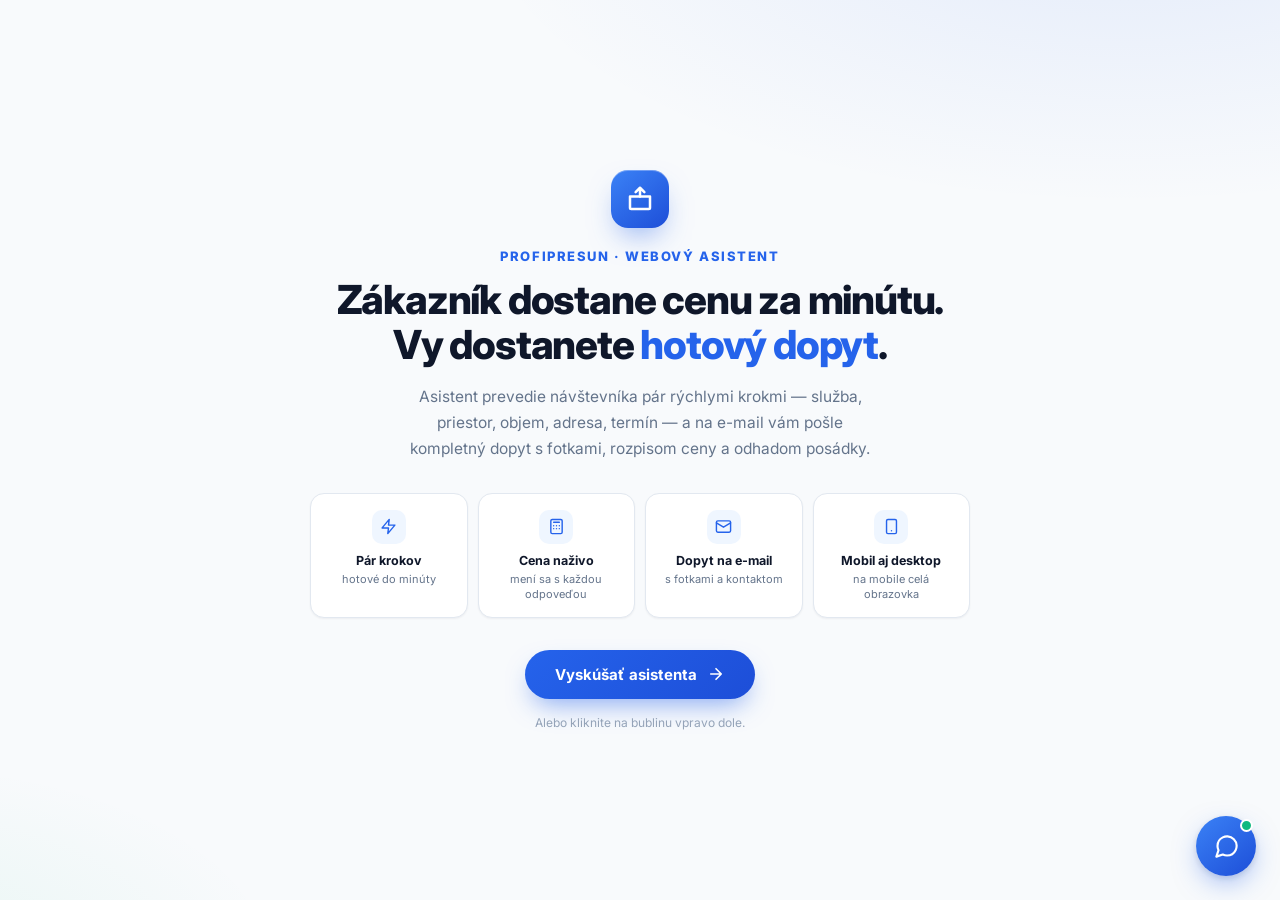
==== commit 0a9780bb: "Add space-type step, animated van-fill visual, uncap volume, rework chat home - New wizard step "Z a" ====
--- a/index.html
+++ b/index.html
@@ -331,6 +331,7 @@
 .aw-cta-arr svg { width: 18px; height: 18px; }
 
 .aw-qrow { display: flex; flex-wrap: wrap; gap: 7px; margin-bottom: 14px; }
+.aw-qrow-foot { margin-bottom: 0; padding: 10px 0 2px; }
 .aw-qchip {
   padding: 8px 13px;
   background: #fff; border: 1px solid var(--slate-200);
@@ -342,7 +343,7 @@
 .aw-qchip:hover { border-color: var(--blue-500); color: var(--blue-600); background: var(--blue-50); }
 
 .aw-contact-row { display: flex; gap: 8px; margin-top: 4px; }
-.aw-contact-sticky { margin-top: 0; padding-top: 10px; }
+.aw-contact-sticky { margin-top: 0; padding-top: 10px; border-top: 1px solid var(--slate-100); }
 .aw-contact-link {
   flex: 1;
   display: flex; align-items: center; justify-content: center; gap: 7px;
@@ -522,6 +523,19 @@
 .aw-step-val span { font-size: 10px; font-weight: 600; color: var(--slate-400); text-transform: uppercase; letter-spacing: .05em; }
 
 /* Volume slider */
+/* Van fill visual */
+.aw-van {
+  padding: 14px 16px 6px;
+  margin-bottom: 10px;
+  background: linear-gradient(180deg, #F5F8FF, #fff);
+  border: 1.5px solid var(--slate-200);
+  border-radius: var(--r-md);
+  box-shadow: var(--sh-sm);
+}
+.aw-van-svg { display: block; width: 100%; max-width: 260px; height: auto; margin: 0 auto; }
+.aw-van-svg #awVanFill { transition: y 320ms var(--ease), height 320ms var(--ease); }
+#awVanBadge { transition: opacity 200ms ease; }
+
 .aw-vol {
   padding: 16px 16px 13px;
   background: #fff; border: 1.5px solid var(--slate-200);
@@ -869,11 +883,11 @@
     </div>
     <div class="intro-brand">ProfiPresun · webový asistent</div>
     <h1>Zákazník dostane cenu za minútu.<br>Vy dostanete <span>hotový dopyt</span>.</h1>
-    <p class="intro-lead">Asistent prevedie návštevníka piatimi rýchlymi krokmi — služba, objem, adresa, termín, kontakt — a na e-mail vám pošle kompletný dopyt s fotkami, rozpisom ceny a odhadom posádky.</p>
+    <p class="intro-lead">Asistent prevedie návštevníka pár rýchlymi krokmi — služba, priestor, objem, adresa, termín — a na e-mail vám pošle kompletný dopyt s fotkami, rozpisom ceny a odhadom posádky.</p>
     <div class="intro-feats">
       <div class="intro-feat">
         <div class="intro-feat-ic"><svg viewBox="0 0 24 24" fill="none" stroke="currentColor" stroke-width="2" stroke-linecap="round" stroke-linejoin="round"><path d="M13 2L3 14h9l-1 8 10-12h-9l1-8z"/></svg></div>
-        <b>5 rýchlych krokov</b><span>hotové do minúty</span>
+        <b>Pár krokov</b><span>hotové do minúty</span>
       </div>
       <div class="intro-feat">
         <div class="intro-feat-ic"><svg viewBox="0 0 24 24" fill="none" stroke="currentColor" stroke-width="2" stroke-linecap="round" stroke-linejoin="round"><rect x="4" y="2" width="16" height="20" rx="2"/><path d="M8 6h8M8 11h.01M12 11h.01M16 11h.01M8 15h.01M12 15h.01M16 15h.01"/></svg></div>
@@ -913,7 +927,7 @@
           <svg viewBox="0 0 24 24" fill="none" stroke="currentColor" stroke-width="2.2" stroke-linecap="round"><path d="M6 9l6 6 6-6"/></svg>
         </button>
       </div>
-      <div class="aw-progress" id="awProgress" data-on="false"><i></i><i></i><i></i><i></i><i></i></div>
+      <div class="aw-progress" id="awProgress" data-on="false"><i></i><i></i><i></i><i></i><i></i><i></i></div>
     </header>
     <div class="aw-body" id="awBody"></div>
     <footer class="aw-foot" id="awFoot"></footer>
@@ -967,7 +981,10 @@
   wa:      '<svg viewBox="0 0 24 24" fill="currentColor"><path d="M17.5 14.4c-.3-.2-1.8-.9-2-1-.3-.1-.5-.2-.7.1-.2.3-.8 1-.9 1.2-.2.2-.4.2-.7.1-.3-.2-1.3-.5-2.4-1.5-.9-.8-1.5-1.8-1.7-2.1-.2-.3 0-.5.1-.6l.5-.5c.1-.2.2-.3.3-.5.1-.2 0-.4 0-.5 0-.2-.7-1.7-1-2.3-.2-.6-.5-.5-.7-.5h-.6c-.2 0-.5.1-.8.4-.3.3-1 1-1 2.5s1.1 2.9 1.2 3.1c.2.2 2.1 3.2 5.1 4.5.7.3 1.3.5 1.7.6.7.2 1.4.2 1.9.1.6-.1 1.8-.7 2-1.4.3-.7.3-1.3.2-1.5-.1-.1-.3-.2-.5-.2zM12 22a9.9 9.9 0 0 1-5.1-1.4l-.4-.2-3.7 1 1-3.7-.2-.4A9.9 9.9 0 0 1 2.1 12 9.9 9.9 0 0 1 12 2.1 9.9 9.9 0 0 1 21.9 12 9.9 9.9 0 0 1 12 22zm0-21.9C5.4.1.1 5.4.1 12c0 2.1.5 4.1 1.6 5.9L0 24l6.3-1.6A11.9 11.9 0 0 0 12 23.9c6.6 0 11.9-5.3 11.9-11.9S18.6.1 12 .1z"/></svg>',
   alert:   '<svg viewBox="0 0 24 24" fill="none" stroke="currentColor" stroke-width="2" stroke-linecap="round" stroke-linejoin="round"><circle cx="12" cy="12" r="10"/><path d="M12 8v4M12 16h.01"/></svg>',
   calc:    '<svg viewBox="0 0 24 24" fill="none" stroke="currentColor" stroke-width="1.8" stroke-linecap="round" stroke-linejoin="round"><rect x="4" y="2" width="16" height="20" rx="2"/><path d="M8 6h8M8 11h.01M12 11h.01M16 11h.01M8 15h.01M12 15h.01M16 15h.01M8 19h.01M12 19h.01M16 19h.01"/></svg>',
-  refresh: '<svg viewBox="0 0 24 24" fill="none" stroke="currentColor" stroke-width="1.8" stroke-linecap="round" stroke-linejoin="round"><path d="M23 4v6h-6M1 20v-6h6"/><path d="M3.5 9a9 9 0 0 1 14.9-3.4L23 10M1 14l4.6 4.4A9 9 0 0 0 20.5 15"/></svg>'
+  refresh: '<svg viewBox="0 0 24 24" fill="none" stroke="currentColor" stroke-width="1.8" stroke-linecap="round" stroke-linejoin="round"><path d="M23 4v6h-6M1 20v-6h6"/><path d="M3.5 9a9 9 0 0 1 14.9-3.4L23 10M1 14l4.6 4.4A9 9 0 0 0 20.5 15"/></svg>',
+  office:  '<svg viewBox="0 0 24 24" fill="none" stroke="currentColor" stroke-width="1.8" stroke-linecap="round" stroke-linejoin="round"><path d="M3 21h18M5 21V7l8-4v18M19 21V11l-6-3"/><path d="M9 9v.01M9 12v.01M9 15v.01"/></svg>',
+  help:    '<svg viewBox="0 0 24 24" fill="none" stroke="currentColor" stroke-width="1.8" stroke-linecap="round" stroke-linejoin="round"><circle cx="12" cy="12" r="10"/><path d="M9.1 9a3 3 0 0 1 5.8 1c0 2-3 3-3 3M12 17h.01"/></svg>',
+  cabinet: '<svg viewBox="0 0 24 24" fill="none" stroke="currentColor" stroke-width="1.8" stroke-linecap="round" stroke-linejoin="round"><rect x="5" y="3" width="14" height="18" rx="1.5"/><path d="M5 12h14M10 8h.01M10 16h.01"/></svg>'
 };
 
 /* base = výjazd + réžia; rate = práca a doprava za m³ (2-členná posádka) */
@@ -978,16 +995,90 @@
   { id: 'vypratavanie', label: 'Vypratávanie',   sub: 'pivnica, byt, pozostalosť',   icon: 'boxes', base: 49, rate: 19 }
 ];
 
+/* Typ priestoru — dáva majiteľovi kontext a predvyplní odhad objemu (m³) */
+var SPACES = [
+  { id: 'kusy',       label: 'Len pár kusov',    sub: 'jednotlivý nábytok',   icon: 'piece',   m3: 2 },
+  { id: 'garsonka',   label: 'Garsónka / 1 izba', sub: 'malý byt do 40 m²',   icon: 'room',    m3: 6 },
+  { id: 'byt',        label: '2–3 izbový byt',   sub: 'štandardný byt',        icon: 'flat',    m3: 12 },
+  { id: 'bytvelky',   label: '4+ izbový byt',    sub: 'väčší byt',             icon: 'flat',    m3: 20 },
+  { id: 'dom',        label: 'Rodinný dom',      sub: 'celý dom',              icon: 'house',   m3: 30 },
+  { id: 'kancelaria', label: 'Kancelária / firma', sub: 'prevádzka, sklad',    icon: 'office',  m3: 16 },
+  { id: 'pivnica',    label: 'Pivnica / garáž',  sub: 'sklad, komora',         icon: 'cabinet', m3: 5 },
+  { id: 'ine',        label: 'Iné / neviem',     sub: 'poradíme telefonicky',  icon: 'help',    m3: 8 }
+];
+
+var VOL_MAX = 40;
+
 /* Slovný popis objemu k sliderovej hodnote (m³); dodávka ~11 m³ */
 function volumeDesc(m3) {
-  if (m3 <= 1.5) return 'pár kusov — sedačka, práčka, skriňa';
-  if (m3 <= 3.5) return 'jedna izba alebo pivnica';
-  if (m3 <= 7)   return '2–3 izbový byt';
-  if (m3 <= 11)  return 'väčší byt — plná dodávka';
-  if (m3 <= 16)  return 'menší dom — približne 2 jazdy';
-  return 'veľký objem — viac jázd alebo kontajner';
+  if (m3 <= 2)  return 'pár kusov — sedačka, práčka, skriňa';
+  if (m3 <= 4)  return 'garsónka alebo pivnica';
+  if (m3 <= 8)  return '1–2 izbový byt';
+  if (m3 <= 12) return '2–3 izbový byt — plná dodávka';
+  if (m3 <= 20) return '4+ izbový byt';
+  if (m3 <= 30) return 'rodinný dom';
+  return 'veľký objem — dohodneme individuálne';
 }
 function volumeTrips(m3) { return Math.max(1, Math.ceil(m3 / 11)); }
+
+/* Pekný vizuál dodávky, ktorá sa plní podľa m³ (jedna dodávka ~11 m³).
+   Vracia SVG; fill sa dá updatovať cez #awVanFill a #awVanBadge naživo. */
+function vanFillPct(m3) { return Math.max(0, Math.min(1, (m3 % 11 === 0 && m3 >= 11 ? 11 : m3 % 11) / 11)); }
+function vanFullVans(m3) { return Math.floor(m3 / 11); }
+
+function vanSVG(m3) {
+  var trips = volumeTrips(m3);
+  /* Výška cargo priestoru vo vnútri (y 22 → 92 = 70 px) */
+  var ratio = Math.max(0, Math.min(1, m3 >= 11 ? 1 : m3 / 11));
+  var fillH = 66 * ratio;
+  var fillY = 22 + 66 - fillH;
+  var badge = trips > 1
+    ? '<g id="awVanBadge"><circle cx="210" cy="30" r="16" fill="#1D4ED8"/><text x="210" y="35" text-anchor="middle" font-family="Inter,sans-serif" font-size="15" font-weight="800" fill="#fff">×' + trips + '</text></g>'
+    : '<g id="awVanBadge"></g>';
+  return '<svg class="aw-van-svg" viewBox="0 0 240 128" xmlns="http://www.w3.org/2000/svg" aria-hidden="true">'
+    + '<defs><linearGradient id="awVanGrad" x1="0" y1="1" x2="0" y2="0">'
+    +   '<stop offset="0" stop-color="#1D4ED8"/><stop offset="1" stop-color="#60A5FA"/>'
+    + '</linearGradient></defs>'
+    /* tieň */
+    + '<ellipse cx="118" cy="116" rx="104" ry="7" fill="#0F172A" opacity="0.06"/>'
+    /* cargo interiér (svetlý podklad) */
+    + '<rect x="12" y="22" width="128" height="70" rx="5" fill="#EFF3FA" stroke="#CBD5E1" stroke-width="2"/>'
+    /* fill — rastie zospodu */
+    + '<clipPath id="awVanClip"><rect x="12" y="22" width="128" height="70" rx="5"/></clipPath>'
+    + '<g clip-path="url(#awVanClip)">'
+    +   '<rect id="awVanFill" x="12" y="' + fillY + '" width="128" height="' + fillH + '" fill="url(#awVanGrad)"/>'
+    +   '<g id="awVanBoxes" stroke="rgba(255,255,255,.35)" stroke-width="1.5" fill="none">'
+    +     '<path d="M12 44h128M12 66h128M52 22v70M96 22v70"/>'
+    +   '</g>'
+    + '</g>'
+    /* kabína */
+    + '<path d="M140 34 h34 l22 26 v32 h-56 z" fill="#DBEAFE" stroke="#93C5FD" stroke-width="2" stroke-linejoin="round"/>'
+    + '<path d="M148 40 h22 l16 20 h-38 z" fill="#fff" stroke="#93C5FD" stroke-width="1.5" stroke-linejoin="round"/>'
+    /* nárazník */
+    + '<rect x="196" y="86" width="8" height="14" rx="2" fill="#94A3B8"/>'
+    /* kolesá */
+    + '<circle cx="58" cy="100" r="15" fill="#1E293B"/><circle cx="58" cy="100" r="6" fill="#94A3B8"/>'
+    + '<circle cx="168" cy="100" r="15" fill="#1E293B"/><circle cx="168" cy="100" r="6" fill="#94A3B8"/>'
+    + badge
+    + '</svg>';
+}
+
+function updateVan(m3) {
+  var fill = document.getElementById('awVanFill');
+  if (fill) {
+    var ratio = Math.max(0, Math.min(1, m3 >= 11 ? 1 : m3 / 11));
+    var fillH = 66 * ratio;
+    fill.setAttribute('y', String(22 + 66 - fillH));
+    fill.setAttribute('height', String(fillH));
+  }
+  var badge = document.getElementById('awVanBadge');
+  if (badge) {
+    var trips = volumeTrips(m3);
+    badge.innerHTML = trips > 1
+      ? '<circle cx="210" cy="30" r="16" fill="#1D4ED8"/><text x="210" y="35" text-anchor="middle" font-family="Inter,sans-serif" font-size="15" font-weight="800" fill="#fff">×' + trips + '</text>'
+      : '';
+  }
+}
 
 var SPECIALS = [
   { id: 'piano',    label: 'Klavír',           icon: 'piano',  add: 90 },
@@ -1030,7 +1121,8 @@
 
 var STEP_TITLES = [
   { t: 'S čím vám pomôžeme?',      s: 'Vyberte službu — všetko ostatné doladíme spolu.' },
-  { t: 'Koľko toho približne je?', s: 'Potiahnite posuvník — podľa objemu pošleme správne auto aj posádku.' },
+  { t: 'Z akého priestoru?',       s: 'Typ priestoru nám napovie, koľko toho zvyčajne býva.' },
+  { t: 'Koľko toho približne je?', s: 'Potiahnite posuvník — dodávka sa plní podľa objemu.' },
   { t: 'Adresa a prístup',         s: 'Poschodie, výťah a parkovanie ovplyvňujú prácnosť.' },
   { t: 'Kedy to potrebujete?',     s: 'Flexibilný termín je lacnejší, súrny zvládneme do 48 hodín.' },
   { t: 'Zhrnutie a kontakt',       s: 'Skontrolujte dopyt a nechajte nám kontakt.' }
@@ -1050,7 +1142,7 @@
 
 function freshData() {
   return {
-    service: '', volumeM3: 4, specials: {},
+    service: '', space: '', volumeM3: 6, volTouched: false, specials: {},
     photos: [],
     cityFrom: '', zipFrom: '', cityTo: '', zipTo: '',
     floor: 0, lift: 'yes', parking: 'easy',
@@ -1172,19 +1264,20 @@
 /* ==========================================================================
    VALIDATION
    ========================================================================== */
-var LAST_STEP = 4;
+var LAST_STEP = 5;
 
 function stepValid(step) {
   var d = state.data;
   if (step === 0) return !!d.service;
-  if (step === 1) return Number(d.volumeM3) > 0;
-  if (step === 2) {
+  if (step === 1) return !!d.space;
+  if (step === 2) return Number(d.volumeM3) > 0;
+  if (step === 3) {
     if (!d.cityFrom.trim()) return false;
     if (d.service === 'stahovanie' && !d.cityTo.trim()) return false;
     return true;
   }
-  if (step === 3) return true; /* termín má predvolenú hodnotu */
-  if (step === 4) {
+  if (step === 4) return true; /* termín má predvolenú hodnotu */
+  if (step === 5) {
     var digits = String(d.phone || '').replace(/\D/g, '');
     return d.name.trim().length >= 2 && digits.length >= 9 && d.gdpr;
   }
@@ -1202,27 +1295,27 @@
     + '</div></div>'
     + '<button class="aw-cta" data-a="wizard" type="button">'
     +   '<span class="aw-cta-ic">' + ICONS.calc + '</span>'
-    +   '<span class="aw-cta-txt"><strong>Vypočítať orientačnú cenu</strong><span>5 rýchlych krokov · menej než minúta</span></span>'
+    +   '<span class="aw-cta-txt"><strong>Vypočítať orientačnú cenu</strong><span>pár rýchlych krokov · menej než minúta</span></span>'
     +   '<span class="aw-cta-arr">' + ICONS.arrowR + '</span>'
     + '</button>'
-    + '<div class="aw-qrow">'
+    + '<div id="awThread"></div>'
+    + '</div>';
+}
+
+function homeFootHTML() {
+  return '<div class="aw-qrow aw-qrow-foot">'
     +   '<button class="aw-qchip" data-a="faq:sluzby" type="button">Aké služby robíte?</button>'
     +   '<button class="aw-qchip" data-a="faq:kedy" type="button">Kedy viete prísť?</button>'
     +   '<button class="aw-qchip" data-a="faq:cena" type="button">Ako počítate cenu?</button>'
     + '</div>'
-    + '<div id="awThread"></div>'
-    + '</div>';
-}
-
-function homeFootHTML() {
-  return '<div class="aw-contact-row aw-contact-sticky">'
+    + '<div class="aw-composer">'
+    + '<input type="text" id="awChatInput" placeholder="Napíšte otázku…" autocomplete="off">'
+    + '<button class="aw-send" data-a="chat-send" aria-label="Odoslať" type="button">' + ICONS.send + '</button>'
+    + '</div>'
+    + '<div class="aw-contact-row aw-contact-sticky">'
     +   '<a class="aw-contact-link" href="tel:' + esc(CONFIG.phoneRaw) + '">' + ICONS.phone + 'Zavolať</a>'
     +   '<a class="aw-contact-link" href="https://wa.me/' + esc(CONFIG.whatsapp) + '" target="_blank" rel="noopener">' + ICONS.wa + 'WhatsApp</a>'
     +   '<a class="aw-contact-link" href="mailto:' + esc(CONFIG.email) + '">' + ICONS.mail + 'E-mail</a>'
-    + '</div>'
-    + '<div class="aw-composer">'
-    + '<input type="text" id="awChatInput" placeholder="Napíšte otázku…" autocomplete="off">'
-    + '<button class="aw-send" data-a="chat-send" aria-label="Odoslať" type="button">' + ICONS.send + '</button>'
     + '</div>';
 }
 
@@ -1286,24 +1379,37 @@
     + '</div></div>';
 }
 
-function sliderFillCSS(m3) {
-  var pct = ((m3 - 0.5) / (20 - 0.5)) * 100;
-  return 'background: linear-gradient(to right, var(--blue-600) 0%, var(--blue-500) ' + pct + '%, var(--slate-200) ' + pct + '%)';
-}
-
 function step1HTML() {
   var d = state.data;
-  var m3 = Math.max(0.5, Number(d.volumeM3) || 4);
+  return '<div class="aw-view">' + stepHeadHTML(1)
+    + '<div class="aw-grid">'
+    + SPACES.map(function (s) {
+        return cardHTML('data-a="space:' + s.id + '"', d.space === s.id, s.icon, s.label, s.sub);
+      }).join('')
+    + '</div>'
+    + '<div class="aw-hint">' + ICONS.alert + '<span>Podľa priestoru predvyplníme objem — v ďalšom kroku ho len doladíte posuvníkom.</span></div>'
+    + '</div>';
+}
+
+function sliderFillCSS(m3) {
+  var pct = ((m3 - 0.5) / (VOL_MAX - 0.5)) * 100;
+  return 'background: linear-gradient(to right, var(--blue-600) 0%, var(--blue-500) ' + pct + '%, var(--slate-200) ' + pct + '%)';
+}
+
+function step2HTML() {
+  var d = state.data;
+  var m3 = Math.max(0.5, Number(d.volumeM3) || 6);
   var trips = volumeTrips(m3);
-  return '<div class="aw-view">' + stepHeadHTML(1)
+  return '<div class="aw-view">' + stepHeadHTML(2)
+    + '<div class="aw-van" id="awVan">' + vanSVG(m3) + '</div>'
     + '<div class="aw-vol">'
     +   '<div class="aw-vol-head">'
     +     '<span>Objem nákladu</span>'
     +     '<b id="awVolVal">' + String(m3).replace('.', ',') + ' m³</b>'
     +   '</div>'
-    +   '<input type="range" class="aw-slider" id="awVolSlider" min="0.5" max="20" step="0.5" value="' + m3 + '" style="' + sliderFillCSS(m3) + '" aria-label="Objem nákladu v m³">'
-    +   '<div class="aw-vol-ticks"><span>0,5</span><span>5</span><span>10</span><span>15</span><span>20 m³</span></div>'
-    +   '<div class="aw-vol-desc" id="awVolDesc">≈ ' + volumeDesc(m3) + (trips > 1 ? ' · ' + trips + ' jazdy' : '') + '</div>'
+    +   '<input type="range" class="aw-slider" id="awVolSlider" min="0.5" max="' + VOL_MAX + '" step="0.5" value="' + m3 + '" style="' + sliderFillCSS(m3) + '" aria-label="Objem nákladu v m³">'
+    +   '<div class="aw-vol-ticks"><span>0,5</span><span>10</span><span>20</span><span>30</span><span>40 m³</span></div>'
+    +   '<div class="aw-vol-desc" id="awVolDesc">≈ ' + volumeDesc(m3) + (trips > 1 ? ' · ' + trips + '× dodávka' : '') + '</div>'
     + '</div>'
     + '<div class="aw-sec">Špeciálne predmety <small>· príplatok za náročnú manipuláciu</small></div>'
     + '<div class="aw-chips">'
@@ -1326,12 +1432,12 @@
     + '</div>';
 }
 
-function step2HTML() {
+function step3HTML() {
   var d = state.data;
   var isMoving = d.service === 'stahovanie';
   var zf = zoneFor(d.zipFrom);
   var zt = zoneFor(d.zipTo);
-  return '<div class="aw-view">' + stepHeadHTML(2)
+  return '<div class="aw-view">' + stepHeadHTML(3)
     + '<div class="aw-field">'
     +   '<label class="aw-label">' + (isMoving ? 'Odkiaľ sa sťahujete' : 'Adresa') + ' <em>*</em></label>'
     +   '<div class="aw-row2">'
@@ -1374,10 +1480,10 @@
     + '</div>';
 }
 
-function step3HTML() {
+function step4HTML() {
   var d = state.data;
   var showDate = d.term === 'date';
-  return '<div class="aw-view">' + stepHeadHTML(3)
+  return '<div class="aw-view">' + stepHeadHTML(4)
     + '<div class="aw-seg" data-n="3">'
     + TERMS.map(function (t) {
         return '<button class="aw-seg-btn" type="button" data-a="term:' + t.id + '" aria-pressed="' + (d.term === t.id) + '">'
@@ -1406,9 +1512,11 @@
   var park = findById(PARKING, d.parking);
   var time = findById(TIMES, d.timePref);
   var price = calcPrice();
+  var space = findById(SPACES, d.space);
   var rows = [];
   rows.push(['Služba', svc ? svc.label : '—']);
-  rows.push(['Objem', String(price.m3).replace('.', ',') + ' m³ — ' + volumeDesc(price.m3) + (price.trips > 1 ? ' (' + price.trips + ' jazdy)' : '')]);
+  if (space) rows.push(['Priestor', space.label]);
+  rows.push(['Objem', String(price.m3).replace('.', ',') + ' m³ — ' + volumeDesc(price.m3) + (price.trips > 1 ? ' (' + price.trips + '× dodávka)' : '')]);
   rows.push(['Odhad posádky', price.crew + ' ' + (price.crew === 1 ? 'osoba' : 'osoby')]);
   if (specials.length) rows.push(['Špeciálne', specials.join(', ')]);
   var from = [d.cityFrom.trim(), d.zipFrom.trim()].filter(Boolean).join(', ');
@@ -1427,10 +1535,10 @@
   return rows;
 }
 
-function step4HTML() {
+function step5HTML() {
   var d = state.data;
   var price = calcPrice();
-  return '<div class="aw-view">' + stepHeadHTML(4)
+  return '<div class="aw-view">' + stepHeadHTML(5)
     + '<div class="aw-price-hero">'
     +   '<div class="aw-price-hero-label">Orientačná cena</div>'
     +   '<div class="aw-price-hero-val">' + price.text + '</div>'
@@ -1537,7 +1645,7 @@
     elBody.innerHTML = homeHTML();
     elFoot.innerHTML = homeFootHTML();
   } else if (v === 'wizard') {
-    var steps = [step0HTML, step1HTML, step2HTML, step3HTML, step4HTML];
+    var steps = [step0HTML, step1HTML, step2HTML, step3HTML, step4HTML, step5HTML];
     elBody.innerHTML = steps[state.step]();
     elFoot.innerHTML = wizardFootHTML();
   } else {
@@ -1698,6 +1806,14 @@
     setTimeout(function () { if (state.view === 'wizard' && state.step === 0) goStep(1); }, 320);
     return;
   }
+  if (a === 'space') {
+    d.space = arg;
+    var sp = findById(SPACES, arg);
+    if (sp && !d.volTouched) d.volumeM3 = sp.m3;
+    render();
+    setTimeout(function () { if (state.view === 'wizard' && state.step === 1) goStep(2); }, 320);
+    return;
+  }
   if (a === 'park') { d.parking = arg; render(); return; }
   if (a === 'time') { d.timePref = (d.timePref === arg) ? '' : arg; render(); return; }
   if (a === 'spec') {
@@ -1750,16 +1866,16 @@
 /* Field inputs — update state without re-render (keeps focus) */
 elBody.addEventListener('input', function (e) {
   if (e.target && e.target.id === 'awVolSlider') {
-    var m3 = Math.max(0.5, Number(e.target.value) || 4);
+    var m3 = Math.max(0.5, Number(e.target.value) || 6);
     state.data.volumeM3 = m3;
+    state.data.volTouched = true;
     e.target.style.cssText = sliderFillCSS(m3);
     var v = $('#awVolVal');
     if (v) v.textContent = String(m3).replace('.', ',') + ' m³';
+    var trips = volumeTrips(m3);
     var dsc = $('#awVolDesc');
-    if (dsc) {
-      var trips = volumeTrips(m3);
-      dsc.textContent = '≈ ' + volumeDesc(m3) + (trips > 1 ? ' · ' + trips + ' jazdy' : '');
-    }
+    if (dsc) dsc.textContent = '≈ ' + volumeDesc(m3) + (trips > 1 ? ' · ' + trips + '× dodávka' : '');
+    updateVan(m3);
     refreshPrice();
     refreshNext();
     return;
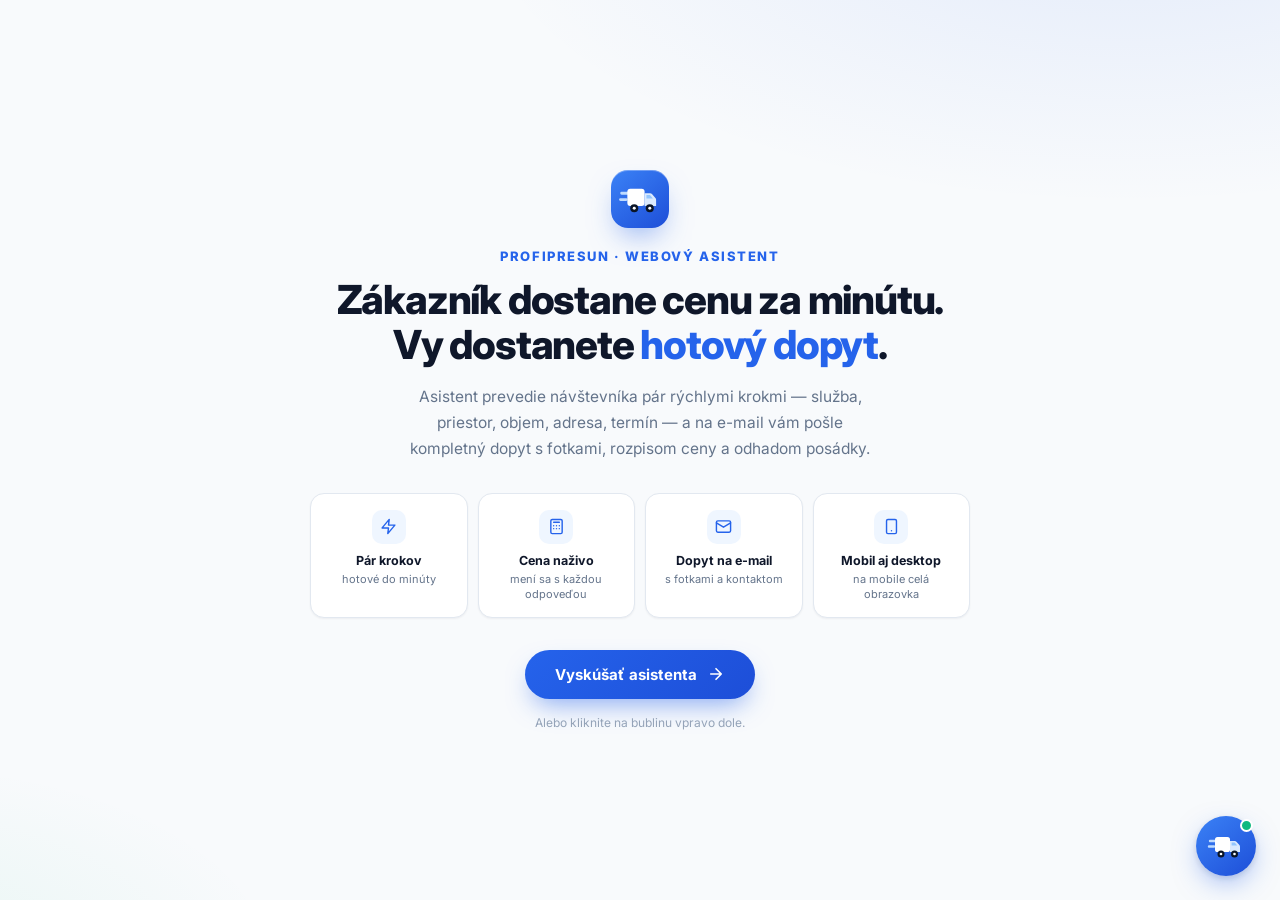
==== commit 1c1b81c3: "Open calculator first, chat toggle + sticky calc chip, less scroll, new logo - Panel now opens strai" ====
--- a/index.html
+++ b/index.html
@@ -74,7 +74,7 @@
   color: #fff;
   box-shadow: 0 14px 30px -10px rgba(37, 99, 235, .55), inset 0 1px 0 rgba(255, 255, 255, .3);
 }
-.intro-mark svg { width: 30px; height: 30px; }
+.intro-mark svg { width: 46px; height: 46px; }
 .intro-brand {
   font-size: 13px; font-weight: 800; letter-spacing: .12em;
   text-transform: uppercase; color: var(--blue-600);
@@ -143,6 +143,7 @@
 }
 .aw-launcher:hover { transform: scale(1.07); box-shadow: 0 14px 34px -6px rgba(37, 99, 235, .55), 0 3px 8px rgba(15, 23, 42, .14); }
 .aw-launcher:active { transform: scale(.96); }
+.aw-launcher .ic-open { width: 40px; height: 40px; }
 .aw-launcher svg { width: 27px; height: 27px; position: absolute; transition: opacity 180ms ease, transform 260ms var(--spring); }
 .aw-launcher .ic-open { opacity: 1; transform: rotate(0) scale(1); }
 .aw-launcher .ic-close { opacity: 0; transform: rotate(-70deg) scale(.5); }
@@ -194,7 +195,7 @@
   display: flex; align-items: center; justify-content: center;
   color: #fff;
 }
-.aw-ava svg { width: 22px; height: 22px; }
+.aw-ava svg { width: 32px; height: 32px; }
 .aw-ava-dot {
   position: absolute; bottom: -2px; right: -2px;
   width: 12px; height: 12px; border-radius: 50%;
@@ -248,7 +249,7 @@
    ========================================================================== */
 .aw-body {
   flex: 1; overflow-y: auto; overflow-x: hidden;
-  padding: 18px 16px 20px;
+  padding: 14px 15px 16px;
   background: var(--slate-50);
   -webkit-overflow-scrolling: touch;
   overscroll-behavior: contain;
@@ -256,8 +257,47 @@
 .aw-body::-webkit-scrollbar { width: 5px; }
 .aw-body::-webkit-scrollbar-thumb { background: var(--slate-300); border-radius: 99px; }
 
-.aw-view { animation: viewIn 300ms var(--ease); }
-@keyframes viewIn { from { opacity: 0; transform: translateY(8px); } to { opacity: 1; transform: none; } }
+.aw-view { animation: viewIn 340ms var(--ease); }
+@keyframes viewIn { from { opacity: 0; transform: translateY(10px); } to { opacity: 1; transform: none; } }
+
+/* Card entrance stagger */
+.aw-view .aw-grid .aw-card { animation: cardIn 380ms var(--spring) backwards; }
+.aw-view .aw-grid .aw-card:nth-child(1) { animation-delay: 30ms; }
+.aw-view .aw-grid .aw-card:nth-child(2) { animation-delay: 70ms; }
+.aw-view .aw-grid .aw-card:nth-child(3) { animation-delay: 110ms; }
+.aw-view .aw-grid .aw-card:nth-child(4) { animation-delay: 150ms; }
+.aw-view .aw-grid .aw-card:nth-child(5) { animation-delay: 190ms; }
+.aw-view .aw-grid .aw-card:nth-child(6) { animation-delay: 230ms; }
+.aw-view .aw-grid .aw-card:nth-child(7) { animation-delay: 270ms; }
+.aw-view .aw-grid .aw-card:nth-child(8) { animation-delay: 310ms; }
+@keyframes cardIn { from { opacity: 0; transform: translateY(12px) scale(.96); } to { opacity: 1; transform: none; } }
+
+/* Sticky calculator chip in chat */
+.aw-calcchip {
+  position: sticky; top: 0; z-index: 6;
+  display: flex; align-items: center; gap: 11px;
+  width: 100%; text-align: left;
+  margin: 0 0 14px; padding: 12px 14px;
+  border: none; cursor: pointer;
+  border-radius: var(--r-md);
+  background: linear-gradient(135deg, var(--blue-600), var(--blue-700));
+  color: #fff;
+  box-shadow: 0 8px 20px -8px rgba(37, 99, 235, .5);
+  transition: transform 180ms var(--spring), box-shadow 180ms ease;
+}
+.aw-calcchip:hover { transform: translateY(-1px); box-shadow: 0 12px 24px -8px rgba(37, 99, 235, .55); }
+.aw-calcchip:active { transform: scale(.99); }
+.aw-calcchip-ic {
+  flex-shrink: 0; width: 34px; height: 34px; border-radius: 10px;
+  background: rgba(255, 255, 255, .16);
+  display: flex; align-items: center; justify-content: center;
+}
+.aw-calcchip-ic svg { width: 18px; height: 18px; }
+.aw-calcchip-txt { flex: 1; line-height: 1.25; }
+.aw-calcchip-txt b { display: block; font-size: 13.5px; font-weight: 700; letter-spacing: -0.01em; }
+.aw-calcchip-txt span { display: block; margin-top: 1px; font-size: 11px; color: rgba(255, 255, 255, .72); }
+.aw-calcchip-arr { flex-shrink: 0; opacity: .85; }
+.aw-calcchip-arr svg { width: 17px; height: 17px; }
 
 /* ==========================================================================
    HOME (chat)
@@ -362,16 +402,16 @@
    ========================================================================== */
 .aw-step-count {
   display: inline-block;
-  font-size: 11px; font-weight: 700; letter-spacing: .08em;
+  font-size: 10.5px; font-weight: 700; letter-spacing: .08em;
   text-transform: uppercase; color: var(--blue-600);
-  margin-bottom: 6px;
+  margin-bottom: 4px;
 }
 .aw-step-title {
-  margin: 0 0 5px;
-  font-size: 19px; font-weight: 800; letter-spacing: -0.02em;
+  margin: 0 0 3px;
+  font-size: 18px; font-weight: 800; letter-spacing: -0.02em;
   color: var(--slate-900); line-height: 1.25;
 }
-.aw-step-sub { margin: 0 0 16px; font-size: 13px; line-height: 1.5; color: var(--slate-500); }
+.aw-step-sub { margin: 0 0 13px; font-size: 12.5px; line-height: 1.45; color: var(--slate-500); }
 
 /* Selection cards */
 .aw-grid { display: grid; grid-template-columns: 1fr 1fr; gap: 9px; }
@@ -413,8 +453,8 @@
 
 /* Section label */
 .aw-sec {
-  margin: 18px 0 8px;
-  font-size: 11px; font-weight: 700; letter-spacing: .07em;
+  margin: 13px 0 7px;
+  font-size: 10.5px; font-weight: 700; letter-spacing: .07em;
   text-transform: uppercase; color: var(--slate-400);
 }
 .aw-sec small { text-transform: none; letter-spacing: 0; font-weight: 500; color: var(--slate-400); }
@@ -525,19 +565,19 @@
 /* Volume slider */
 /* Van fill visual */
 .aw-van {
-  padding: 14px 16px 6px;
-  margin-bottom: 10px;
+  padding: 8px 16px 2px;
+  margin-bottom: 9px;
   background: linear-gradient(180deg, #F5F8FF, #fff);
   border: 1.5px solid var(--slate-200);
   border-radius: var(--r-md);
   box-shadow: var(--sh-sm);
 }
-.aw-van-svg { display: block; width: 100%; max-width: 260px; height: auto; margin: 0 auto; }
-.aw-van-svg #awVanFill { transition: y 320ms var(--ease), height 320ms var(--ease); }
+.aw-van-svg { display: block; width: 100%; max-width: 200px; height: auto; margin: 0 auto; }
+.aw-van-svg #awVanFill { transition: y 340ms var(--spring), height 340ms var(--spring); }
 #awVanBadge { transition: opacity 200ms ease; }
 
 .aw-vol {
-  padding: 16px 16px 13px;
+  padding: 14px 16px 12px;
   background: #fff; border: 1.5px solid var(--slate-200);
   border-radius: var(--r-md);
   box-shadow: var(--sh-sm);
@@ -879,7 +919,7 @@
 <main class="intro">
   <div class="intro-card">
     <div class="intro-mark">
-      <svg viewBox="0 0 24 24" fill="none" stroke="currentColor" stroke-width="2" stroke-linecap="round" stroke-linejoin="round"><path d="M4 10h16v9a1 1 0 0 1-1 1H5a1 1 0 0 1-1-1z"/><path d="M12 10V3M8.5 6.5L12 3l3.5 3.5"/></svg>
+      <svg viewBox="0 0 40 40" fill="none"><path d="M4 15h6M3 20.5h5" stroke="#BFDBFE" stroke-width="2.4" stroke-linecap="round"/><rect x="9" y="11" width="15" height="15" rx="2.6" fill="#fff"/><path d="M24 15h4.8c.6 0 1.2.26 1.6.72l3 3.4c.4.44.6 1 .6 1.6V26H24z" fill="#DBEAFE"/><path d="M25.6 16.6h3.1l2.5 2.9h-5.6z" fill="#93C5FD"/><circle cx="15" cy="28" r="3.5" fill="#0B1526"/><circle cx="15" cy="28" r="1.3" fill="#fff"/><circle cx="28.5" cy="28" r="3.5" fill="#0B1526"/><circle cx="28.5" cy="28" r="1.3" fill="#fff"/></svg>
     </div>
     <div class="intro-brand">ProfiPresun · webový asistent</div>
     <h1>Zákazník dostane cenu za minútu.<br>Vy dostanete <span>hotový dopyt</span>.</h1>
@@ -916,13 +956,14 @@
     <header class="aw-head">
       <div class="aw-head-row">
         <div class="aw-ava">
-          <svg viewBox="0 0 24 24" fill="none" stroke="currentColor" stroke-width="2" stroke-linecap="round" stroke-linejoin="round"><path d="M4 10h16v9a1 1 0 0 1-1 1H5a1 1 0 0 1-1-1z"/><path d="M12 10V3M8.5 6.5L12 3l3.5 3.5"/></svg>
+          <svg viewBox="0 0 40 40" fill="none"><path d="M4 15h6M3 20.5h5" stroke="#BFDBFE" stroke-width="2.4" stroke-linecap="round"/><rect x="9" y="11" width="15" height="15" rx="2.6" fill="#fff"/><path d="M24 15h4.8c.6 0 1.2.26 1.6.72l3 3.4c.4.44.6 1 .6 1.6V26H24z" fill="#DBEAFE"/><path d="M25.6 16.6h3.1l2.5 2.9h-5.6z" fill="#93C5FD"/><circle cx="15" cy="28" r="3.5" fill="#0B1526"/><circle cx="15" cy="28" r="1.3" fill="#fff"/><circle cx="28.5" cy="28" r="3.5" fill="#0B1526"/><circle cx="28.5" cy="28" r="1.3" fill="#fff"/></svg>
           <span class="aw-ava-dot"></span>
         </div>
         <div class="aw-head-txt">
           <div class="aw-head-title">ProfiPresun</div>
           <div class="aw-head-sub"><i></i>Online · odpovieme do pár minút</div>
         </div>
+        <button class="aw-head-btn" id="awToggle" data-a="toggle" aria-label="Prepnúť" type="button"></button>
         <button class="aw-head-btn" data-a="close" aria-label="Zavrieť okno" type="button">
           <svg viewBox="0 0 24 24" fill="none" stroke="currentColor" stroke-width="2.2" stroke-linecap="round"><path d="M6 9l6 6 6-6"/></svg>
         </button>
@@ -933,9 +974,9 @@
     <footer class="aw-foot" id="awFoot"></footer>
   </div>
 
-  <button class="aw-launcher" id="awLauncher" aria-label="Otvoriť asistenta" type="button">
-    <svg class="ic-open" viewBox="0 0 24 24" fill="none" stroke="currentColor" stroke-width="1.9" stroke-linecap="round" stroke-linejoin="round"><path d="M21 11.5a8.38 8.38 0 0 1-.9 3.8 8.5 8.5 0 0 1-7.6 4.7 8.38 8.38 0 0 1-3.8-.9L3 21l1.9-5.7a8.38 8.38 0 0 1-.9-3.8 8.5 8.5 0 0 1 4.7-7.6 8.38 8.38 0 0 1 3.8-.9h.5a8.48 8.48 0 0 1 8 8v.5z"/></svg>
-    <svg class="ic-close" viewBox="0 0 24 24" fill="none" stroke="currentColor" stroke-width="2.2" stroke-linecap="round"><path d="M18 6L6 18M6 6l12 12"/></svg>
+  <button class="aw-launcher" id="awLauncher" aria-label="Otvoriť kalkulačku" type="button">
+    <svg class="ic-open" viewBox="0 0 40 40" fill="none"><path d="M4 15h6M3 20.5h5" stroke="#BFDBFE" stroke-width="2.4" stroke-linecap="round"/><rect x="9" y="11" width="15" height="15" rx="2.6" fill="#fff"/><path d="M24 15h4.8c.6 0 1.2.26 1.6.72l3 3.4c.4.44.6 1 .6 1.6V26H24z" fill="#DBEAFE"/><path d="M25.6 16.6h3.1l2.5 2.9h-5.6z" fill="#93C5FD"/><circle cx="15" cy="28" r="3.5" fill="#0B1526"/><circle cx="15" cy="28" r="1.3" fill="#fff"/><circle cx="28.5" cy="28" r="3.5" fill="#0B1526"/><circle cx="28.5" cy="28" r="1.3" fill="#fff"/></svg>
+    <svg class="ic-close" viewBox="0 0 24 24" fill="none" stroke="#fff" stroke-width="2.2" stroke-linecap="round"><path d="M18 6L6 18M6 6l12 12"/></svg>
     <span class="aw-launcher-dot"></span>
   </button>
 </div>
@@ -984,7 +1025,8 @@
   refresh: '<svg viewBox="0 0 24 24" fill="none" stroke="currentColor" stroke-width="1.8" stroke-linecap="round" stroke-linejoin="round"><path d="M23 4v6h-6M1 20v-6h6"/><path d="M3.5 9a9 9 0 0 1 14.9-3.4L23 10M1 14l4.6 4.4A9 9 0 0 0 20.5 15"/></svg>',
   office:  '<svg viewBox="0 0 24 24" fill="none" stroke="currentColor" stroke-width="1.8" stroke-linecap="round" stroke-linejoin="round"><path d="M3 21h18M5 21V7l8-4v18M19 21V11l-6-3"/><path d="M9 9v.01M9 12v.01M9 15v.01"/></svg>',
   help:    '<svg viewBox="0 0 24 24" fill="none" stroke="currentColor" stroke-width="1.8" stroke-linecap="round" stroke-linejoin="round"><circle cx="12" cy="12" r="10"/><path d="M9.1 9a3 3 0 0 1 5.8 1c0 2-3 3-3 3M12 17h.01"/></svg>',
-  cabinet: '<svg viewBox="0 0 24 24" fill="none" stroke="currentColor" stroke-width="1.8" stroke-linecap="round" stroke-linejoin="round"><rect x="5" y="3" width="14" height="18" rx="1.5"/><path d="M5 12h14M10 8h.01M10 16h.01"/></svg>'
+  cabinet: '<svg viewBox="0 0 24 24" fill="none" stroke="currentColor" stroke-width="1.8" stroke-linecap="round" stroke-linejoin="round"><rect x="5" y="3" width="14" height="18" rx="1.5"/><path d="M5 12h14M10 8h.01M10 16h.01"/></svg>',
+  chat:    '<svg viewBox="0 0 24 24" fill="none" stroke="currentColor" stroke-width="1.9" stroke-linecap="round" stroke-linejoin="round"><path d="M21 11.5a8.4 8.4 0 0 1-.9 3.8 8.5 8.5 0 0 1-7.6 4.7 8.4 8.4 0 0 1-3.8-.9L3 21l1.9-5.7a8.4 8.4 0 0 1-.9-3.8 8.5 8.5 0 0 1 4.7-7.6 8.4 8.4 0 0 1 3.8-.9h.5a8.5 8.5 0 0 1 8 8v.5z"/></svg>'
 };
 
 /* base = výjazd + réžia; rate = práca a doprava za m³ (2-členná posádka) */
@@ -1133,7 +1175,8 @@
    ========================================================================== */
 var state = {
   open: false,
-  view: 'home',            /* home | wizard | done */
+  started: false,
+  view: 'wizard',          /* home | wizard | done */
   step: 0,
   sending: false,
   error: '',
@@ -1289,15 +1332,15 @@
    ========================================================================== */
 function homeHTML() {
   return '<div class="aw-view">'
+    + '<button class="aw-calcchip" data-a="wizard" type="button">'
+    +   '<span class="aw-calcchip-ic">' + ICONS.calc + '</span>'
+    +   '<span class="aw-calcchip-txt"><b>Vypočítať orientačnú cenu</b><span>pár krokov · menej než minúta</span></span>'
+    +   '<span class="aw-calcchip-arr">' + ICONS.arrowR + '</span>'
+    + '</button>'
     + '<div class="aw-msg"><div class="aw-msg-ava">T</div><div class="aw-msg-bubble">'
     +   'Dobrý deň! Som <strong>' + esc(CONFIG.assistant) + '</strong> z ' + esc(CONFIG.company) + '. '
-    +   'Najrýchlejšie vám pomôže kalkulačka — do minúty viete orientačnú cenu. Alebo sa ma čokoľvek spýtajte.'
+    +   'Pýtajte sa na čokoľvek — alebo si hore vyklikajte orientačnú cenu.'
     + '</div></div>'
-    + '<button class="aw-cta" data-a="wizard" type="button">'
-    +   '<span class="aw-cta-ic">' + ICONS.calc + '</span>'
-    +   '<span class="aw-cta-txt"><strong>Vypočítať orientačnú cenu</strong><span>pár rýchlych krokov · menej než minúta</span></span>'
-    +   '<span class="aw-cta-arr">' + ICONS.arrowR + '</span>'
-    + '</button>'
     + '<div id="awThread"></div>'
     + '</div>';
 }
@@ -1428,7 +1471,6 @@
         : '')
     + '<input type="file" id="awFile" accept="image/*" multiple hidden>'
     + '</div>'
-    + '<div class="aw-hint">' + ICONS.alert + '<span>Netrafili ste sa presne? Nevadí — objem doladíme telefonicky a cena sa upraví.</span></div>'
     + '</div>';
 }
 
@@ -1633,6 +1675,7 @@
 var elBody = $('#awBody');
 var elFoot = $('#awFoot');
 var elProgress = $('#awProgress');
+var elToggle = $('#awToggle');
 
 function render() {
   var v = state.view;
@@ -1640,6 +1683,20 @@
   if (v === 'wizard') {
     var segs = elProgress.children;
     for (var i = 0; i < segs.length; i++) segs[i].classList.toggle('done', i <= state.step);
+  }
+  /* Prepínač v hlavičke: v kalkulačke ukazuje chat, v chate kalkulačku */
+  if (elToggle) {
+    if (v === 'home') {
+      elToggle.innerHTML = ICONS.calc;
+      elToggle.setAttribute('aria-label', 'Kalkulačka');
+      elToggle.style.display = '';
+    } else if (v === 'wizard') {
+      elToggle.innerHTML = ICONS.chat;
+      elToggle.setAttribute('aria-label', 'Napíšte nám');
+      elToggle.style.display = '';
+    } else {
+      elToggle.style.display = 'none';
+    }
   }
   if (v === 'home') {
     elBody.innerHTML = homeHTML();
@@ -1653,6 +1710,25 @@
     elFoot.innerHTML = doneFootHTML();
   }
   elBody.scrollTop = 0;
+  if (v === 'wizard' && state.step === LAST_STEP) animateHeroPrice();
+}
+
+/* Jemné count-up ceny na zhrnutí */
+function animateHeroPrice() {
+  var el = document.querySelector('.aw-price-hero-val');
+  if (!el || !window.requestAnimationFrame) return;
+  var p = calcPrice(), start = null, dur = 600;
+  function frame(t) {
+    if (start === null) start = t;
+    var k = Math.min(1, (t - start) / dur);
+    var e = 1 - Math.pow(1 - k, 3);
+    var mn = Math.round(p.min * (0.78 + 0.22 * e) / 5) * 5;
+    var mx = Math.round(p.max * (0.78 + 0.22 * e) / 5) * 5;
+    el.textContent = mn + ' – ' + mx + ' €';
+    if (k < 1) requestAnimationFrame(frame);
+    else el.textContent = p.text;
+  }
+  requestAnimationFrame(frame);
 }
 
 /* Targeted updates (no re-render → keeps input focus) */
@@ -1688,6 +1764,11 @@
 function openPanel(open) {
   state.open = open;
   $('#aw').dataset.open = open ? 'true' : 'false';
+  /* Otvor rovno kalkulačku; chat je až po prekliknutí */
+  if (open && !state.started) {
+    state.started = true;
+    startWizard();
+  }
 }
 
 function goStep(n) {
@@ -1793,7 +1874,12 @@
 
   if (a === 'close') { openPanel(false); return; }
   if (a === 'home') { state.view = 'home'; render(); return; }
-  if (a === 'wizard') { startWizard(); return; }
+  if (a === 'toggle') {
+    state.view = (state.view === 'home') ? 'wizard' : 'home';
+    render();
+    return;
+  }
+  if (a === 'wizard') { state.view = 'wizard'; render(); return; }
   if (a === 'restart') { state.data = freshData(); startWizard(); return; }
   if (a === 'back') { goStep(state.step - 1); return; }
   if (a === 'next') { if (stepValid(state.step)) goStep(state.step + 1); return; }
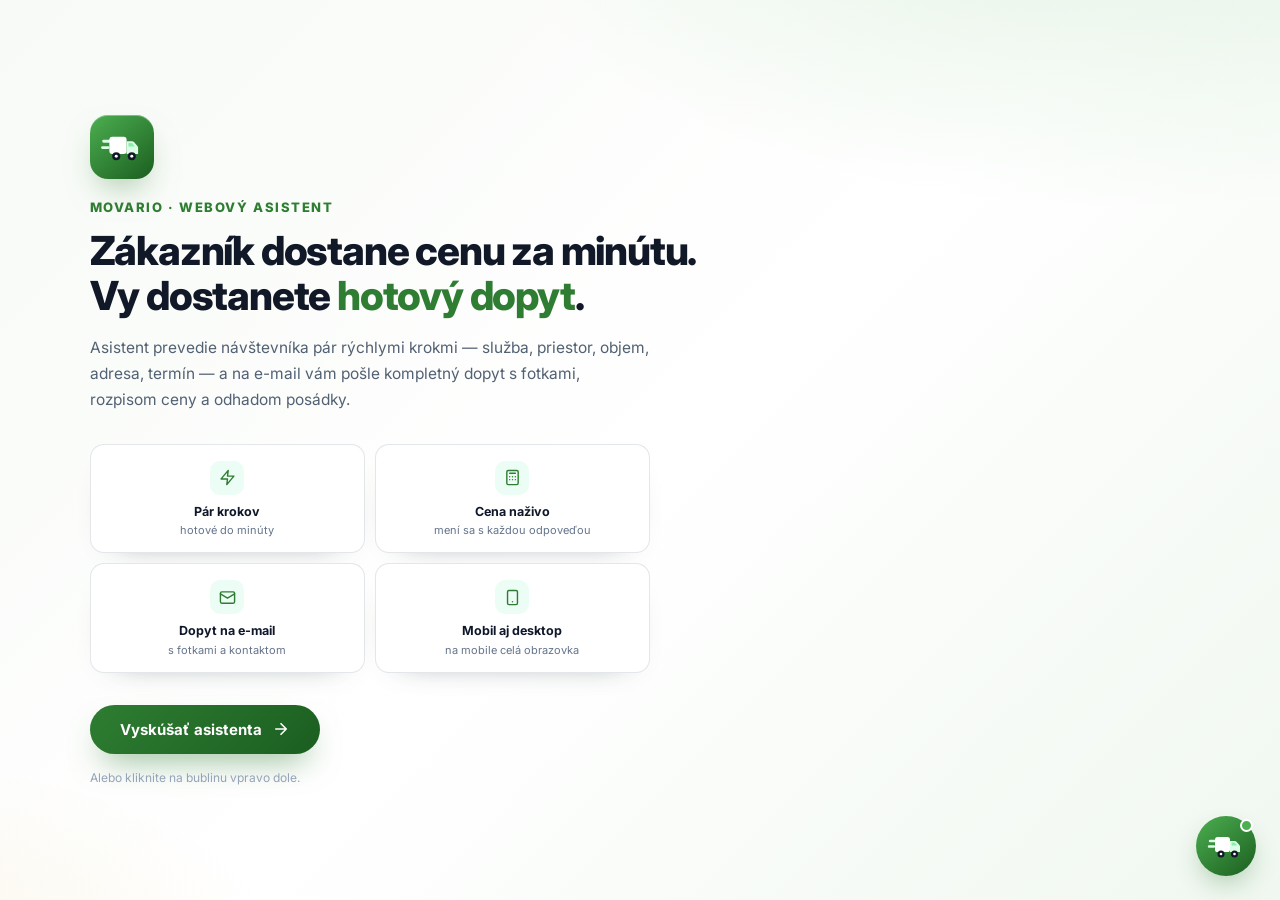
==== commit f9b4295a: "Refine Movario widget polish" ====
--- a/index.html
+++ b/index.html
@@ -1,9 +1,9 @@
-<!doctype html>
+﻿<!doctype html>
 <html lang="sk">
 <head>
 <meta charset="utf-8">
 <meta name="viewport" content="width=device-width, initial-scale=1, viewport-fit=cover">
-<title>ProfiPresun — odvoz, sťahovanie a vypratávanie</title>
+<title>Movario — odvoz, sťahovanie a vypratávanie</title>
 <link rel="preconnect" href="https://fonts.googleapis.com">
 <link rel="preconnect" href="https://fonts.gstatic.com" crossorigin>
 <link href="https://fonts.googleapis.com/css2?family=Inter:wght@400;500;600;700;800&display=swap" rel="stylesheet">
@@ -12,13 +12,13 @@
    DESIGN TOKENS
    ========================================================================== */
 :root {
-  --blue-50:  #EFF6FF;
-  --blue-100: #DBEAFE;
-  --blue-500: #3B82F6;
-  --blue-600: #2563EB;
-  --blue-700: #1D4ED8;
-  --navy-800: #14243E;
-  --navy-900: #0B1526;
+  --blue-50:  #ECFDF5;
+  --blue-100: #DCFCE7;
+  --blue-500: #4CAF50;
+  --blue-600: #2E7D32;
+  --blue-700: #1B5E20;
+  --navy-800: #1F2937;
+  --navy-900: #111827;
 
   --slate-50:  #F8FAFC;
   --slate-100: #F1F5F9;
@@ -911,6 +911,221 @@
 @media (prefers-reduced-motion: reduce) {
   *, *::before, *::after { animation-duration: .01ms !important; transition-duration: .01ms !important; }
 }
+
+/* ==========================================================================
+   MOVARIO QUALITY LIFT — inspired by the provided premium widget
+   ========================================================================== */
+:root {
+  --mv-green: #2E7D32;
+  --mv-green-dark: #1B5E20;
+  --mv-green-light: #4CAF50;
+  --mv-green-soft: #ECFDF5;
+  --mv-ink: #1F2937;
+  --mv-ink-deep: #111827;
+  --mv-amber: #F59E0B;
+  --mv-line: #E2E6EA;
+}
+body {
+  background:
+    radial-gradient(920px 480px at 8% 0%, rgba(76, 175, 80, .13), transparent 60%),
+    radial-gradient(820px 420px at 96% 10%, rgba(245, 158, 11, .10), transparent 58%),
+    linear-gradient(135deg, #F7FAF6 0%, #FFFFFF 46%, #EEF5EE 100%);
+}
+.intro {
+  background:
+    radial-gradient(1050px 540px at 88% -14%, rgba(76, 175, 80, .16), transparent 62%),
+    radial-gradient(680px 360px at -8% 108%, rgba(245, 158, 11, .08), transparent 58%),
+    linear-gradient(135deg, #F7FAF6 0%, #FFFFFF 52%, #F0F7F0 100%) !important;
+}
+.intro-card {
+  max-width: 760px !important;
+}
+.intro-mark,
+.aw-ava,
+.aw-launcher {
+  background: linear-gradient(140deg, var(--mv-green-light), var(--mv-green-dark)) !important;
+}
+.intro-mark {
+  width: 64px !important;
+  height: 64px !important;
+  border-radius: 18px !important;
+  box-shadow: 0 16px 34px -13px rgba(46, 125, 50, .55), inset 0 1px 0 rgba(255, 255, 255, .34) !important;
+}
+.intro-brand {
+  color: var(--mv-green) !important;
+}
+.intro h1 {
+  color: var(--mv-ink-deep) !important;
+}
+.intro h1 span {
+  color: var(--mv-green) !important;
+}
+.intro-lead {
+  color: #526173 !important;
+}
+.intro-feat {
+  border-color: rgba(226, 230, 234, .96) !important;
+  box-shadow: 0 12px 32px -28px rgba(31, 41, 55, .72) !important;
+}
+.intro-feat:hover {
+  border-color: rgba(46, 125, 50, .28) !important;
+  box-shadow: 0 20px 38px -30px rgba(31, 41, 55, .82) !important;
+}
+.intro-feat-ic {
+  background: var(--mv-green-soft) !important;
+  color: var(--mv-green) !important;
+}
+.intro-cta {
+  background: linear-gradient(135deg, var(--mv-green), var(--mv-green-dark)) !important;
+  box-shadow: 0 16px 32px -12px rgba(46, 125, 50, .58) !important;
+}
+.intro-cta:hover {
+  box-shadow: 0 20px 38px -12px rgba(46, 125, 50, .62) !important;
+}
+.aw-panel {
+  border: 1px solid rgba(226, 230, 234, .96) !important;
+  box-shadow: 0 24px 74px -24px rgba(17, 24, 39, .36), 0 10px 30px -20px rgba(46, 125, 50, .34) !important;
+}
+.aw-head {
+  background:
+    radial-gradient(360px 140px at 92% -34%, rgba(76, 175, 80, .34), transparent 70%),
+    linear-gradient(130deg, var(--mv-ink-deep) 0%, var(--mv-ink) 72%, #16301E 100%) !important;
+}
+.aw-head-sub i,
+.aw-launcher-dot {
+  background: var(--mv-green-light) !important;
+}
+.aw-progress i.is-on,
+.aw-progress i[style*="1"] {
+  background: linear-gradient(90deg, var(--mv-green), #86EFAC) !important;
+}
+.aw-body {
+  background: linear-gradient(180deg, #FFFFFF 0%, #F8FAF8 100%) !important;
+}
+.aw-msg.bot {
+  background: #F5F7F4 !important;
+  border-color: #E2E6EA !important;
+}
+.aw-msg.user {
+  background: linear-gradient(135deg, var(--mv-green), var(--mv-green-dark)) !important;
+}
+.aw-primary,
+.aw-send,
+.aw-continue,
+.aw-submit {
+  background: linear-gradient(135deg, var(--mv-green), var(--mv-green-dark)) !important;
+  box-shadow: 0 12px 24px -14px rgba(46, 125, 50, .7) !important;
+}
+.aw-launcher {
+  box-shadow: 0 12px 28px -8px rgba(46, 125, 50, .45), 0 0 0 0 rgba(46, 125, 50, .28) !important;
+  animation: mvLauncherPulse 3s ease-in-out infinite;
+}
+@keyframes mvLauncherPulse {
+  0%, 100% { box-shadow: 0 12px 28px -8px rgba(46, 125, 50, .45), 0 0 0 0 rgba(46, 125, 50, .28); }
+  50% { box-shadow: 0 12px 28px -8px rgba(46, 125, 50, .45), 0 0 0 10px rgba(46, 125, 50, 0); }
+}
+.aw-card,
+.aw-zone,
+.aw-chip,
+.aw-contact-link,
+.aw-qchip,
+.aw-input,
+.aw-textarea,
+.aw-done-card {
+  border-color: rgba(226, 230, 234, .96) !important;
+}
+.aw-card:hover,
+.aw-contact-link:hover,
+.aw-qchip:hover,
+.aw-photo-add:hover,
+.aw-done-card:hover {
+  border-color: rgba(46, 125, 50, .35) !important;
+  color: var(--mv-green) !important;
+}
+.aw-card[aria-pressed="true"],
+.aw-chip[aria-pressed="true"],
+.aw-seg-btn[aria-pressed="true"],
+.aw-gdpr[data-on="true"] {
+  border-color: var(--mv-green) !important;
+  background: var(--mv-green-soft) !important;
+  box-shadow: 0 0 0 1px rgba(46, 125, 50, .48), var(--sh-sm) !important;
+}
+.aw-card[aria-pressed="true"] .aw-card-ic,
+.aw-gdpr[data-on="true"] .aw-gdpr-box {
+  background: var(--mv-green) !important;
+  color: #fff !important;
+}
+.aw-price-number,
+.aw-total,
+.aw-zone[data-tone="ok"],
+.aw-done-price {
+  color: var(--mv-green-dark) !important;
+}
+.aw-input:focus,
+.aw-textarea:focus {
+  border-color: var(--mv-green) !important;
+  box-shadow: 0 0 0 3px rgba(46, 125, 50, .13) !important;
+}
+.aw-range,
+.aw-slider,
+input[type="range"] {
+  accent-color: var(--mv-green) !important;
+}
+.aw-hint {
+  background: #F4FBF4 !important;
+}
+.aw-hint svg,
+.aw-card-ic,
+.aw-done-card-ic {
+  color: var(--mv-green) !important;
+}
+.aw-ava svg path[stroke="#BBF7D0"],
+.aw-launcher svg path[stroke="#BBF7D0"],
+.intro-mark svg path[stroke="#BBF7D0"] {
+  stroke: #DCFCE7 !important;
+}
+@media (min-width: 980px) {
+  .intro {
+    justify-content: flex-start !important;
+    padding-left: clamp(42px, 7vw, 112px) !important;
+    padding-right: min(520px, 38vw) !important;
+  }
+  .intro-card {
+    max-width: 620px !important;
+    text-align: left !important;
+  }
+  .intro-mark {
+    margin-left: 0 !important;
+  }
+  .intro-lead {
+    margin-left: 0 !important;
+    margin-right: 0 !important;
+    max-width: 560px !important;
+  }
+  .intro-feats {
+    max-width: 560px !important;
+    grid-template-columns: repeat(2, minmax(0, 1fr)) !important;
+  }
+  .intro-cta {
+    justify-content: center !important;
+  }
+}
+@media (max-width: 640px) {
+  .intro {
+    align-items: flex-start !important;
+    padding-top: 28px !important;
+  }
+  .intro-card {
+    text-align: left !important;
+  }
+  .intro-mark {
+    margin-left: 0 !important;
+  }
+  .intro-cta {
+    width: 100% !important;
+    justify-content: center !important;
+  }
+}
 </style>
 </head>
 <body>
@@ -919,9 +1134,9 @@
 <main class="intro">
   <div class="intro-card">
     <div class="intro-mark">
-      <svg viewBox="0 0 40 40" fill="none"><path d="M4 15h6M3 20.5h5" stroke="#BFDBFE" stroke-width="2.4" stroke-linecap="round"/><rect x="9" y="11" width="15" height="15" rx="2.6" fill="#fff"/><path d="M24 15h4.8c.6 0 1.2.26 1.6.72l3 3.4c.4.44.6 1 .6 1.6V26H24z" fill="#DBEAFE"/><path d="M25.6 16.6h3.1l2.5 2.9h-5.6z" fill="#93C5FD"/><circle cx="15" cy="28" r="3.5" fill="#0B1526"/><circle cx="15" cy="28" r="1.3" fill="#fff"/><circle cx="28.5" cy="28" r="3.5" fill="#0B1526"/><circle cx="28.5" cy="28" r="1.3" fill="#fff"/></svg>
+      <svg viewBox="0 0 40 40" fill="none"><path d="M4 15h6M3 20.5h5" stroke="#BBF7D0" stroke-width="2.4" stroke-linecap="round"/><rect x="9" y="11" width="15" height="15" rx="2.6" fill="#fff"/><path d="M24 15h4.8c.6 0 1.2.26 1.6.72l3 3.4c.4.44.6 1 .6 1.6V26H24z" fill="#DCFCE7"/><path d="M25.6 16.6h3.1l2.5 2.9h-5.6z" fill="#86EFAC"/><circle cx="15" cy="28" r="3.5" fill="#111827"/><circle cx="15" cy="28" r="1.3" fill="#fff"/><circle cx="28.5" cy="28" r="3.5" fill="#111827"/><circle cx="28.5" cy="28" r="1.3" fill="#fff"/></svg>
     </div>
-    <div class="intro-brand">ProfiPresun · webový asistent</div>
+    <div class="intro-brand">Movario · webový asistent</div>
     <h1>Zákazník dostane cenu za minútu.<br>Vy dostanete <span>hotový dopyt</span>.</h1>
     <p class="intro-lead">Asistent prevedie návštevníka pár rýchlymi krokmi — služba, priestor, objem, adresa, termín — a na e-mail vám pošle kompletný dopyt s fotkami, rozpisom ceny a odhadom posádky.</p>
     <div class="intro-feats">
@@ -956,11 +1171,11 @@
     <header class="aw-head">
       <div class="aw-head-row">
         <div class="aw-ava">
-          <svg viewBox="0 0 40 40" fill="none"><path d="M4 15h6M3 20.5h5" stroke="#BFDBFE" stroke-width="2.4" stroke-linecap="round"/><rect x="9" y="11" width="15" height="15" rx="2.6" fill="#fff"/><path d="M24 15h4.8c.6 0 1.2.26 1.6.72l3 3.4c.4.44.6 1 .6 1.6V26H24z" fill="#DBEAFE"/><path d="M25.6 16.6h3.1l2.5 2.9h-5.6z" fill="#93C5FD"/><circle cx="15" cy="28" r="3.5" fill="#0B1526"/><circle cx="15" cy="28" r="1.3" fill="#fff"/><circle cx="28.5" cy="28" r="3.5" fill="#0B1526"/><circle cx="28.5" cy="28" r="1.3" fill="#fff"/></svg>
+          <svg viewBox="0 0 40 40" fill="none"><path d="M4 15h6M3 20.5h5" stroke="#BBF7D0" stroke-width="2.4" stroke-linecap="round"/><rect x="9" y="11" width="15" height="15" rx="2.6" fill="#fff"/><path d="M24 15h4.8c.6 0 1.2.26 1.6.72l3 3.4c.4.44.6 1 .6 1.6V26H24z" fill="#DCFCE7"/><path d="M25.6 16.6h3.1l2.5 2.9h-5.6z" fill="#86EFAC"/><circle cx="15" cy="28" r="3.5" fill="#111827"/><circle cx="15" cy="28" r="1.3" fill="#fff"/><circle cx="28.5" cy="28" r="3.5" fill="#111827"/><circle cx="28.5" cy="28" r="1.3" fill="#fff"/></svg>
           <span class="aw-ava-dot"></span>
         </div>
         <div class="aw-head-txt">
-          <div class="aw-head-title">ProfiPresun</div>
+          <div class="aw-head-title">Movario</div>
           <div class="aw-head-sub"><i></i>Online · odpovieme do pár minút</div>
         </div>
         <button class="aw-head-btn" id="awToggle" data-a="toggle" aria-label="Prepnúť" type="button"></button>
@@ -975,7 +1190,7 @@
   </div>
 
   <button class="aw-launcher" id="awLauncher" aria-label="Otvoriť kalkulačku" type="button">
-    <svg class="ic-open" viewBox="0 0 40 40" fill="none"><path d="M4 15h6M3 20.5h5" stroke="#BFDBFE" stroke-width="2.4" stroke-linecap="round"/><rect x="9" y="11" width="15" height="15" rx="2.6" fill="#fff"/><path d="M24 15h4.8c.6 0 1.2.26 1.6.72l3 3.4c.4.44.6 1 .6 1.6V26H24z" fill="#DBEAFE"/><path d="M25.6 16.6h3.1l2.5 2.9h-5.6z" fill="#93C5FD"/><circle cx="15" cy="28" r="3.5" fill="#0B1526"/><circle cx="15" cy="28" r="1.3" fill="#fff"/><circle cx="28.5" cy="28" r="3.5" fill="#0B1526"/><circle cx="28.5" cy="28" r="1.3" fill="#fff"/></svg>
+    <svg class="ic-open" viewBox="0 0 40 40" fill="none"><path d="M4 15h6M3 20.5h5" stroke="#BBF7D0" stroke-width="2.4" stroke-linecap="round"/><rect x="9" y="11" width="15" height="15" rx="2.6" fill="#fff"/><path d="M24 15h4.8c.6 0 1.2.26 1.6.72l3 3.4c.4.44.6 1 .6 1.6V26H24z" fill="#DCFCE7"/><path d="M25.6 16.6h3.1l2.5 2.9h-5.6z" fill="#86EFAC"/><circle cx="15" cy="28" r="3.5" fill="#111827"/><circle cx="15" cy="28" r="1.3" fill="#fff"/><circle cx="28.5" cy="28" r="3.5" fill="#111827"/><circle cx="28.5" cy="28" r="1.3" fill="#fff"/></svg>
     <svg class="ic-close" viewBox="0 0 24 24" fill="none" stroke="#fff" stroke-width="2.2" stroke-linecap="round"><path d="M18 6L6 18M6 6l12 12"/></svg>
     <span class="aw-launcher-dot"></span>
   </button>
@@ -989,12 +1204,12 @@
    CONFIG + CATALOG
    ========================================================================== */
 var CONFIG = {
-  company: 'ProfiPresun',
+  company: 'Movario',
   assistant: 'Tomáš',
-  phone: '+421 948 841 313',
-  phoneRaw: '+421948841313',
-  whatsapp: '421948841313',
-  email: 'info@odvoznabytku.sk',
+  phone: '+421 900 123 456',
+  phoneRaw: '+421900123456',
+  whatsapp: '421900123456',
+  email: 'kontakt@movario.sk',
   endpoint: '/api/lead'
 };
 
@@ -1075,11 +1290,11 @@
   var fillH = 66 * ratio;
   var fillY = 22 + 66 - fillH;
   var badge = trips > 1
-    ? '<g id="awVanBadge"><circle cx="210" cy="30" r="16" fill="#1D4ED8"/><text x="210" y="35" text-anchor="middle" font-family="Inter,sans-serif" font-size="15" font-weight="800" fill="#fff">×' + trips + '</text></g>'
+    ? '<g id="awVanBadge"><circle cx="210" cy="30" r="16" fill="#1B5E20"/><text x="210" y="35" text-anchor="middle" font-family="Inter,sans-serif" font-size="15" font-weight="800" fill="#fff">×' + trips + '</text></g>'
     : '<g id="awVanBadge"></g>';
   return '<svg class="aw-van-svg" viewBox="0 0 240 128" xmlns="http://www.w3.org/2000/svg" aria-hidden="true">'
     + '<defs><linearGradient id="awVanGrad" x1="0" y1="1" x2="0" y2="0">'
-    +   '<stop offset="0" stop-color="#1D4ED8"/><stop offset="1" stop-color="#60A5FA"/>'
+    +   '<stop offset="0" stop-color="#1B5E20"/><stop offset="1" stop-color="#60A5FA"/>'
     + '</linearGradient></defs>'
     /* tieň */
     + '<ellipse cx="118" cy="116" rx="104" ry="7" fill="#0F172A" opacity="0.06"/>'
@@ -1094,8 +1309,8 @@
     +   '</g>'
     + '</g>'
     /* kabína */
-    + '<path d="M140 34 h34 l22 26 v32 h-56 z" fill="#DBEAFE" stroke="#93C5FD" stroke-width="2" stroke-linejoin="round"/>'
-    + '<path d="M148 40 h22 l16 20 h-38 z" fill="#fff" stroke="#93C5FD" stroke-width="1.5" stroke-linejoin="round"/>'
+    + '<path d="M140 34 h34 l22 26 v32 h-56 z" fill="#DCFCE7" stroke="#86EFAC" stroke-width="2" stroke-linejoin="round"/>'
+    + '<path d="M148 40 h22 l16 20 h-38 z" fill="#fff" stroke="#86EFAC" stroke-width="1.5" stroke-linejoin="round"/>'
     /* nárazník */
     + '<rect x="196" y="86" width="8" height="14" rx="2" fill="#94A3B8"/>'
     /* kolesá */
@@ -1117,7 +1332,7 @@
   if (badge) {
     var trips = volumeTrips(m3);
     badge.innerHTML = trips > 1
-      ? '<circle cx="210" cy="30" r="16" fill="#1D4ED8"/><text x="210" y="35" text-anchor="middle" font-family="Inter,sans-serif" font-size="15" font-weight="800" fill="#fff">×' + trips + '</text>'
+      ? '<circle cx="210" cy="30" r="16" fill="#1B5E20"/><text x="210" y="35" text-anchor="middle" font-family="Inter,sans-serif" font-size="15" font-weight="800" fill="#fff">×' + trips + '</text>'
       : '';
   }
 }
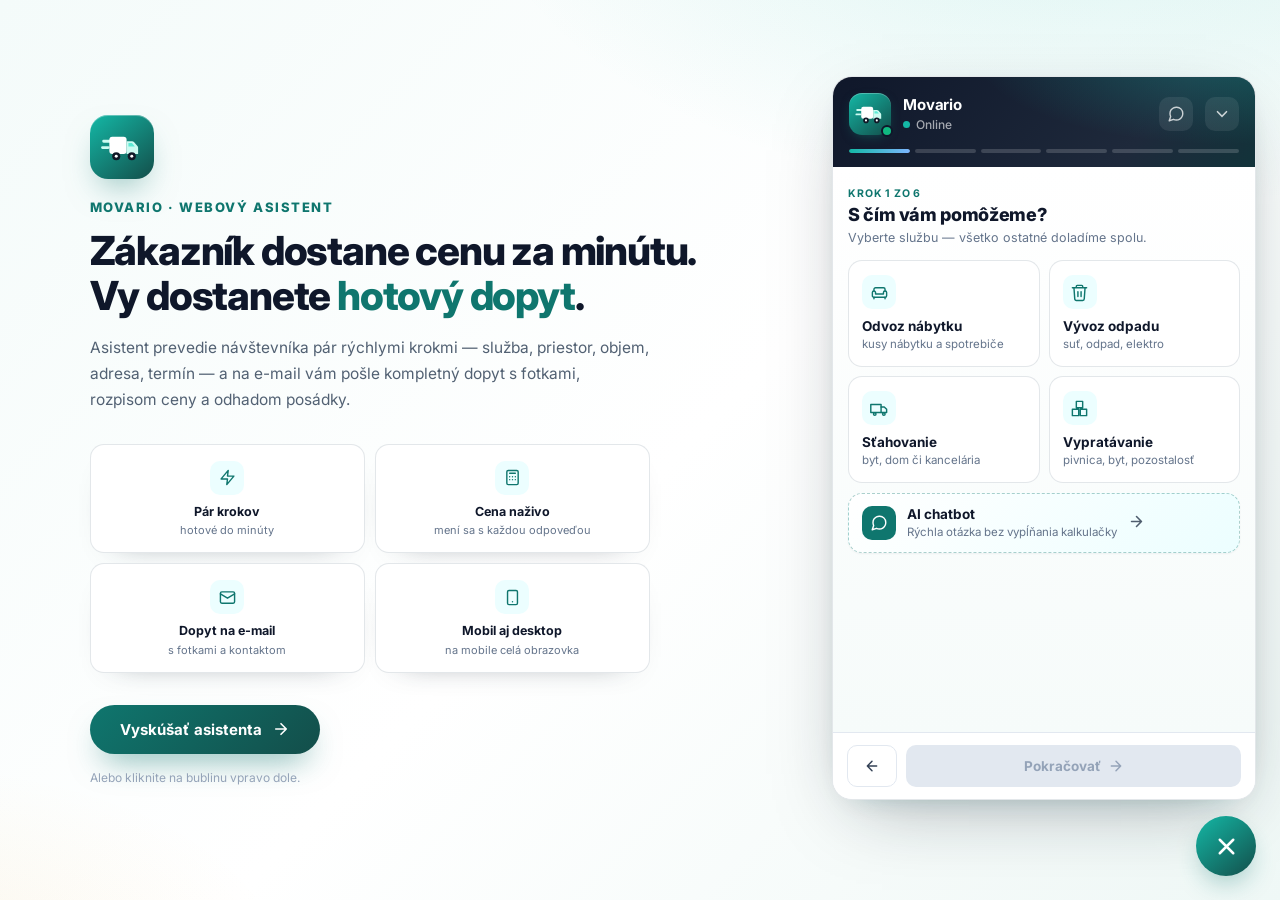
==== commit 92fdb17b: "Polish Movario wizard flow" ====
--- a/index.html
+++ b/index.html
@@ -12,13 +12,13 @@
    DESIGN TOKENS
    ========================================================================== */
 :root {
-  --blue-50:  #ECFDF5;
-  --blue-100: #DCFCE7;
-  --blue-500: #4CAF50;
-  --blue-600: #2E7D32;
-  --blue-700: #1B5E20;
-  --navy-800: #1F2937;
-  --navy-900: #111827;
+  --blue-50:  #ECFEFF;
+  --blue-100: #CCFBF1;
+  --blue-500: #14B8A6;
+  --blue-600: #0F766E;
+  --blue-700: #115E59;
+  --navy-800: #1E293B;
+  --navy-900: #0F172A;
 
   --slate-50:  #F8FAFC;
   --slate-100: #F1F5F9;
@@ -61,7 +61,7 @@
   display: flex; align-items: center; justify-content: center;
   padding: 40px 22px;
   background:
-    radial-gradient(1100px 520px at 88% -12%, rgba(37, 99, 235, .10), transparent 60%),
+    radial-gradient(1100px 520px at 88% -12%, rgba(15, 118, 110, .10), transparent 60%),
     radial-gradient(700px 380px at -8% 108%, rgba(16, 185, 129, .07), transparent 55%),
     var(--slate-50);
 }
@@ -72,7 +72,7 @@
   background: linear-gradient(140deg, var(--blue-500), var(--blue-700));
   display: flex; align-items: center; justify-content: center;
   color: #fff;
-  box-shadow: 0 14px 30px -10px rgba(37, 99, 235, .55), inset 0 1px 0 rgba(255, 255, 255, .3);
+  box-shadow: 0 14px 30px -10px rgba(15, 118, 110, .55), inset 0 1px 0 rgba(255, 255, 255, .3);
 }
 .intro-mark svg { width: 46px; height: 46px; }
 .intro-brand {
@@ -119,10 +119,10 @@
   padding: 15px 30px; border: none; border-radius: 999px; cursor: pointer;
   background: linear-gradient(135deg, var(--blue-600), var(--blue-700));
   color: #fff; font-size: 15px; font-weight: 700; font-family: inherit;
-  box-shadow: 0 12px 26px -8px rgba(37, 99, 235, .55);
+  box-shadow: 0 12px 26px -8px rgba(15, 118, 110, .55);
   transition: transform 180ms var(--spring), box-shadow 180ms ease;
 }
-.intro-cta:hover { transform: translateY(-2px); box-shadow: 0 16px 32px -8px rgba(37, 99, 235, .6); }
+.intro-cta:hover { transform: translateY(-2px); box-shadow: 0 16px 32px -8px rgba(15, 118, 110, .6); }
 .intro-cta svg { width: 18px; height: 18px; }
 .intro-note { margin-top: 16px; font-size: 12px; color: var(--slate-400); }
 
@@ -138,10 +138,10 @@
   background: linear-gradient(140deg, var(--blue-500) 0%, var(--blue-700) 100%);
   color: #fff;
   display: flex; align-items: center; justify-content: center;
-  box-shadow: 0 10px 28px -6px rgba(37, 99, 235, .5), 0 2px 6px rgba(15, 23, 42, .12);
+  box-shadow: 0 10px 28px -6px rgba(15, 118, 110, .5), 0 2px 6px rgba(15, 23, 42, .12);
   transition: transform 220ms var(--spring), box-shadow 220ms var(--ease), opacity 180ms ease;
 }
-.aw-launcher:hover { transform: scale(1.07); box-shadow: 0 14px 34px -6px rgba(37, 99, 235, .55), 0 3px 8px rgba(15, 23, 42, .14); }
+.aw-launcher:hover { transform: scale(1.07); box-shadow: 0 14px 34px -6px rgba(15, 118, 110, .55), 0 3px 8px rgba(15, 23, 42, .14); }
 .aw-launcher:active { transform: scale(.96); }
 .aw-launcher .ic-open { width: 40px; height: 40px; }
 .aw-launcher svg { width: 27px; height: 27px; position: absolute; transition: opacity 180ms ease, transform 260ms var(--spring); }
@@ -191,7 +191,7 @@
   position: relative; flex-shrink: 0;
   width: 42px; height: 42px; border-radius: 13px;
   background: linear-gradient(140deg, var(--blue-500), var(--blue-700));
-  box-shadow: 0 4px 12px -4px rgba(37, 99, 235, .6), inset 0 1px 0 rgba(255, 255, 255, .25);
+  box-shadow: 0 4px 12px -4px rgba(15, 118, 110, .6), inset 0 1px 0 rgba(255, 255, 255, .25);
   display: flex; align-items: center; justify-content: center;
   color: #fff;
 }
@@ -282,10 +282,10 @@
   border-radius: var(--r-md);
   background: linear-gradient(135deg, var(--blue-600), var(--blue-700));
   color: #fff;
-  box-shadow: 0 8px 20px -8px rgba(37, 99, 235, .5);
+  box-shadow: 0 8px 20px -8px rgba(15, 118, 110, .5);
   transition: transform 180ms var(--spring), box-shadow 180ms ease;
 }
-.aw-calcchip:hover { transform: translateY(-1px); box-shadow: 0 12px 24px -8px rgba(37, 99, 235, .55); }
+.aw-calcchip:hover { transform: translateY(-1px); box-shadow: 0 12px 24px -8px rgba(15, 118, 110, .55); }
 .aw-calcchip:active { transform: scale(.99); }
 .aw-calcchip-ic {
   flex-shrink: 0; width: 34px; height: 34px; border-radius: 10px;
@@ -344,7 +344,7 @@
   border-radius: var(--r-md);
   background: linear-gradient(135deg, var(--blue-600) 0%, var(--blue-700) 100%);
   color: #fff;
-  box-shadow: 0 8px 20px -6px rgba(37, 99, 235, .45);
+  box-shadow: 0 8px 20px -6px rgba(15, 118, 110, .45);
   transition: transform 200ms var(--spring), box-shadow 200ms ease;
   position: relative; overflow: hidden;
 }
@@ -356,7 +356,7 @@
   animation: shine 3.6s ease-in-out infinite;
 }
 @keyframes shine { 0%, 55%, 100% { left: -80%; } 25% { left: 130%; } }
-.aw-cta:hover { transform: translateY(-2px); box-shadow: 0 12px 26px -6px rgba(37, 99, 235, .5); }
+.aw-cta:hover { transform: translateY(-2px); box-shadow: 0 12px 26px -6px rgba(15, 118, 110, .5); }
 .aw-cta:active { transform: scale(.98); }
 .aw-cta-ic {
   flex-shrink: 0; width: 40px; height: 40px; border-radius: 12px;
@@ -451,6 +451,59 @@
 .aw-card-check svg { width: 11px; height: 11px; }
 .aw-card[aria-pressed="true"] .aw-card-check { opacity: 1; transform: scale(1); }
 
+.aw-chat-choice {
+  display: flex; align-items: center; gap: 11px;
+  width: 100%; margin-top: 10px; padding: 12px 13px;
+  border: 1.5px dashed rgba(15, 118, 110, .34);
+  border-radius: var(--r-md);
+  background: linear-gradient(135deg, #fff 0%, var(--blue-50) 100%);
+  color: var(--slate-700);
+  text-align: left; cursor: pointer;
+  box-shadow: var(--sh-sm);
+  transition: border-color 160ms ease, box-shadow 160ms ease, transform 160ms ease;
+}
+.aw-chat-choice:hover {
+  transform: translateY(-1px);
+  border-color: var(--blue-600);
+  box-shadow: var(--sh-md);
+}
+.aw-chat-choice-ic {
+  flex-shrink: 0;
+  width: 34px; height: 34px; border-radius: 10px;
+  background: var(--blue-600); color: #fff;
+  display: flex; align-items: center; justify-content: center;
+}
+.aw-chat-choice-ic svg { width: 18px; height: 18px; }
+.aw-chat-choice b {
+  display: block;
+  font-size: 13.5px; line-height: 1.25;
+  color: var(--slate-900);
+}
+.aw-chat-choice span span {
+  display: block; margin-top: 2px;
+  font-size: 11.5px; line-height: 1.35;
+  color: var(--slate-500);
+}
+
+.aw-step-space .aw-step-sub { margin-bottom: 10px; }
+.aw-step-space .aw-grid { gap: 7px; }
+.aw-step-space .aw-card {
+  min-height: 82px;
+  padding: 10px 11px;
+  gap: 7px;
+}
+.aw-step-space .aw-card-ic {
+  width: 30px;
+  height: 30px;
+}
+.aw-step-space .aw-card-t { font-size: 13px; }
+.aw-step-space .aw-card-s { font-size: 11px; line-height: 1.3; }
+.aw-step-space .aw-hint {
+  margin-top: 10px;
+  padding: 8px 10px;
+  line-height: 1.42;
+}
+
 /* Section label */
 .aw-sec {
   margin: 13px 0 7px;
@@ -497,7 +550,7 @@
 .aw-input::placeholder, .aw-textarea::placeholder { color: var(--slate-400); }
 .aw-input:focus, .aw-textarea:focus {
   outline: none; border-color: var(--blue-600);
-  box-shadow: 0 0 0 3px rgba(37, 99, 235, .13);
+  box-shadow: 0 0 0 3px rgba(15, 118, 110, .13);
 }
 .aw-textarea { resize: vertical; min-height: 66px; line-height: 1.5; }
 .aw-row2 { display: grid; grid-template-columns: 1fr 108px; gap: 9px; }
@@ -604,7 +657,7 @@
   -webkit-appearance: none; appearance: none;
   width: 26px; height: 26px; border-radius: 50%;
   background: #fff; border: 3px solid var(--blue-600);
-  box-shadow: 0 2px 8px rgba(37, 99, 235, .35);
+  box-shadow: 0 2px 8px rgba(15, 118, 110, .35);
   cursor: grab;
   transition: transform 140ms ease;
 }
@@ -612,10 +665,10 @@
 .aw-slider::-moz-range-thumb {
   width: 26px; height: 26px; border-radius: 50%;
   background: #fff; border: 3px solid var(--blue-600);
-  box-shadow: 0 2px 8px rgba(37, 99, 235, .35);
+  box-shadow: 0 2px 8px rgba(15, 118, 110, .35);
   cursor: grab;
 }
-.aw-slider:focus-visible { box-shadow: 0 0 0 3px rgba(37, 99, 235, .2); }
+.aw-slider:focus-visible { box-shadow: 0 0 0 3px rgba(15, 118, 110, .2); }
 .aw-vol-ticks {
   display: flex; justify-content: space-between;
   margin-top: 7px;
@@ -851,7 +904,7 @@
   flex: 1;
   background: linear-gradient(135deg, var(--blue-600), var(--blue-700));
   color: #fff;
-  box-shadow: 0 5px 14px -4px rgba(37, 99, 235, .5);
+  box-shadow: 0 5px 14px -4px rgba(15, 118, 110, .5);
 }
 .aw-btn-primary:hover:not(:disabled) { filter: brightness(1.07); transform: translateY(-1px); }
 .aw-btn-primary:active:not(:disabled) { transform: scale(.98); }
@@ -878,7 +931,7 @@
   font: inherit; font-size: 13.5px; color: var(--slate-900);
   transition: all 150ms ease;
 }
-.aw-composer input:focus { outline: none; border-color: var(--blue-600); background: #fff; box-shadow: 0 0 0 3px rgba(37, 99, 235, .12); }
+.aw-composer input:focus { outline: none; border-color: var(--blue-600); background: #fff; box-shadow: 0 0 0 3px rgba(15, 118, 110, .12); }
 .aw-composer input::placeholder { color: var(--slate-400); }
 .aw-send {
   flex-shrink: 0; width: 42px; height: 42px; border-radius: 50%;
@@ -886,7 +939,7 @@
   background: linear-gradient(135deg, var(--blue-600), var(--blue-700));
   color: #fff;
   display: flex; align-items: center; justify-content: center;
-  box-shadow: 0 4px 10px -3px rgba(37, 99, 235, .5);
+  box-shadow: 0 4px 10px -3px rgba(15, 118, 110, .5);
   transition: transform 160ms var(--spring), filter 150ms ease;
 }
 .aw-send:hover { filter: brightness(1.08); transform: scale(1.06); }
@@ -916,26 +969,26 @@
    MOVARIO QUALITY LIFT — inspired by the provided premium widget
    ========================================================================== */
 :root {
-  --mv-green: #2E7D32;
-  --mv-green-dark: #1B5E20;
-  --mv-green-light: #4CAF50;
-  --mv-green-soft: #ECFDF5;
-  --mv-ink: #1F2937;
-  --mv-ink-deep: #111827;
+  --mv-green: #0F766E;
+  --mv-green-dark: #134E4A;
+  --mv-green-light: #14B8A6;
+  --mv-green-soft: #ECFEFF;
+  --mv-ink: #1E293B;
+  --mv-ink-deep: #0F172A;
   --mv-amber: #F59E0B;
   --mv-line: #E2E6EA;
 }
 body {
   background:
-    radial-gradient(920px 480px at 8% 0%, rgba(76, 175, 80, .13), transparent 60%),
+    radial-gradient(920px 480px at 8% 0%, rgba(20, 184, 166, .14), transparent 60%),
     radial-gradient(820px 420px at 96% 10%, rgba(245, 158, 11, .10), transparent 58%),
-    linear-gradient(135deg, #F7FAF6 0%, #FFFFFF 46%, #EEF5EE 100%);
+    linear-gradient(135deg, #F4FBFA 0%, #FFFFFF 46%, #EEF8F6 100%);
 }
 .intro {
   background:
-    radial-gradient(1050px 540px at 88% -14%, rgba(76, 175, 80, .16), transparent 62%),
+    radial-gradient(1050px 540px at 88% -14%, rgba(20, 184, 166, .16), transparent 62%),
     radial-gradient(680px 360px at -8% 108%, rgba(245, 158, 11, .08), transparent 58%),
-    linear-gradient(135deg, #F7FAF6 0%, #FFFFFF 52%, #F0F7F0 100%) !important;
+    linear-gradient(135deg, #F4FBFA 0%, #FFFFFF 52%, #EFF8F6 100%) !important;
 }
 .intro-card {
   max-width: 760px !important;
@@ -949,7 +1002,7 @@
   width: 64px !important;
   height: 64px !important;
   border-radius: 18px !important;
-  box-shadow: 0 16px 34px -13px rgba(46, 125, 50, .55), inset 0 1px 0 rgba(255, 255, 255, .34) !important;
+  box-shadow: 0 16px 34px -13px rgba(15, 118, 110, .55), inset 0 1px 0 rgba(255, 255, 255, .34) !important;
 }
 .intro-brand {
   color: var(--mv-green) !important;
@@ -968,7 +1021,7 @@
   box-shadow: 0 12px 32px -28px rgba(31, 41, 55, .72) !important;
 }
 .intro-feat:hover {
-  border-color: rgba(46, 125, 50, .28) !important;
+  border-color: rgba(15, 118, 110, .28) !important;
   box-shadow: 0 20px 38px -30px rgba(31, 41, 55, .82) !important;
 }
 .intro-feat-ic {
@@ -977,19 +1030,19 @@
 }
 .intro-cta {
   background: linear-gradient(135deg, var(--mv-green), var(--mv-green-dark)) !important;
-  box-shadow: 0 16px 32px -12px rgba(46, 125, 50, .58) !important;
+  box-shadow: 0 16px 32px -12px rgba(15, 118, 110, .58) !important;
 }
 .intro-cta:hover {
-  box-shadow: 0 20px 38px -12px rgba(46, 125, 50, .62) !important;
+  box-shadow: 0 20px 38px -12px rgba(15, 118, 110, .62) !important;
 }
 .aw-panel {
   border: 1px solid rgba(226, 230, 234, .96) !important;
-  box-shadow: 0 24px 74px -24px rgba(17, 24, 39, .36), 0 10px 30px -20px rgba(46, 125, 50, .34) !important;
+  box-shadow: 0 24px 74px -24px rgba(17, 24, 39, .36), 0 10px 30px -20px rgba(15, 118, 110, .34) !important;
 }
 .aw-head {
   background:
-    radial-gradient(360px 140px at 92% -34%, rgba(76, 175, 80, .34), transparent 70%),
-    linear-gradient(130deg, var(--mv-ink-deep) 0%, var(--mv-ink) 72%, #16301E 100%) !important;
+    radial-gradient(360px 140px at 92% -34%, rgba(20, 184, 166, .34), transparent 70%),
+    linear-gradient(130deg, var(--mv-ink-deep) 0%, var(--mv-ink) 72%, #12333A 100%) !important;
 }
 .aw-head-sub i,
 .aw-launcher-dot {
@@ -997,10 +1050,10 @@
 }
 .aw-progress i.is-on,
 .aw-progress i[style*="1"] {
-  background: linear-gradient(90deg, var(--mv-green), #86EFAC) !important;
+  background: linear-gradient(90deg, var(--mv-green), #5EEAD4) !important;
 }
 .aw-body {
-  background: linear-gradient(180deg, #FFFFFF 0%, #F8FAF8 100%) !important;
+  background: linear-gradient(180deg, #FFFFFF 0%, #F6FBFA 100%) !important;
 }
 .aw-msg.bot {
   background: #F5F7F4 !important;
@@ -1014,15 +1067,15 @@
 .aw-continue,
 .aw-submit {
   background: linear-gradient(135deg, var(--mv-green), var(--mv-green-dark)) !important;
-  box-shadow: 0 12px 24px -14px rgba(46, 125, 50, .7) !important;
+  box-shadow: 0 12px 24px -14px rgba(15, 118, 110, .7) !important;
 }
 .aw-launcher {
-  box-shadow: 0 12px 28px -8px rgba(46, 125, 50, .45), 0 0 0 0 rgba(46, 125, 50, .28) !important;
+  box-shadow: 0 12px 28px -8px rgba(15, 118, 110, .45), 0 0 0 0 rgba(15, 118, 110, .28) !important;
   animation: mvLauncherPulse 3s ease-in-out infinite;
 }
 @keyframes mvLauncherPulse {
-  0%, 100% { box-shadow: 0 12px 28px -8px rgba(46, 125, 50, .45), 0 0 0 0 rgba(46, 125, 50, .28); }
-  50% { box-shadow: 0 12px 28px -8px rgba(46, 125, 50, .45), 0 0 0 10px rgba(46, 125, 50, 0); }
+  0%, 100% { box-shadow: 0 12px 28px -8px rgba(15, 118, 110, .45), 0 0 0 0 rgba(15, 118, 110, .28); }
+  50% { box-shadow: 0 12px 28px -8px rgba(15, 118, 110, .45), 0 0 0 10px rgba(15, 118, 110, 0); }
 }
 .aw-card,
 .aw-zone,
@@ -1039,7 +1092,7 @@
 .aw-qchip:hover,
 .aw-photo-add:hover,
 .aw-done-card:hover {
-  border-color: rgba(46, 125, 50, .35) !important;
+  border-color: rgba(15, 118, 110, .35) !important;
   color: var(--mv-green) !important;
 }
 .aw-card[aria-pressed="true"],
@@ -1048,7 +1101,7 @@
 .aw-gdpr[data-on="true"] {
   border-color: var(--mv-green) !important;
   background: var(--mv-green-soft) !important;
-  box-shadow: 0 0 0 1px rgba(46, 125, 50, .48), var(--sh-sm) !important;
+  box-shadow: 0 0 0 1px rgba(15, 118, 110, .48), var(--sh-sm) !important;
 }
 .aw-card[aria-pressed="true"] .aw-card-ic,
 .aw-gdpr[data-on="true"] .aw-gdpr-box {
@@ -1064,7 +1117,7 @@
 .aw-input:focus,
 .aw-textarea:focus {
   border-color: var(--mv-green) !important;
-  box-shadow: 0 0 0 3px rgba(46, 125, 50, .13) !important;
+  box-shadow: 0 0 0 3px rgba(15, 118, 110, .13) !important;
 }
 .aw-range,
 .aw-slider,
@@ -1072,17 +1125,17 @@
   accent-color: var(--mv-green) !important;
 }
 .aw-hint {
-  background: #F4FBF4 !important;
+  background: #F0FDFA !important;
 }
 .aw-hint svg,
 .aw-card-ic,
 .aw-done-card-ic {
   color: var(--mv-green) !important;
 }
-.aw-ava svg path[stroke="#BBF7D0"],
-.aw-launcher svg path[stroke="#BBF7D0"],
-.intro-mark svg path[stroke="#BBF7D0"] {
-  stroke: #DCFCE7 !important;
+.aw-ava svg path[stroke="#CCFBF1"],
+.aw-launcher svg path[stroke="#CCFBF1"],
+.intro-mark svg path[stroke="#CCFBF1"] {
+  stroke: #CCFBF1 !important;
 }
 @media (min-width: 980px) {
   .intro {
@@ -1134,7 +1187,7 @@
 <main class="intro">
   <div class="intro-card">
     <div class="intro-mark">
-      <svg viewBox="0 0 40 40" fill="none"><path d="M4 15h6M3 20.5h5" stroke="#BBF7D0" stroke-width="2.4" stroke-linecap="round"/><rect x="9" y="11" width="15" height="15" rx="2.6" fill="#fff"/><path d="M24 15h4.8c.6 0 1.2.26 1.6.72l3 3.4c.4.44.6 1 .6 1.6V26H24z" fill="#DCFCE7"/><path d="M25.6 16.6h3.1l2.5 2.9h-5.6z" fill="#86EFAC"/><circle cx="15" cy="28" r="3.5" fill="#111827"/><circle cx="15" cy="28" r="1.3" fill="#fff"/><circle cx="28.5" cy="28" r="3.5" fill="#111827"/><circle cx="28.5" cy="28" r="1.3" fill="#fff"/></svg>
+      <svg viewBox="0 0 40 40" fill="none"><path d="M4 15h6M3 20.5h5" stroke="#CCFBF1" stroke-width="2.4" stroke-linecap="round"/><rect x="9" y="11" width="15" height="15" rx="2.6" fill="#fff"/><path d="M24 15h4.8c.6 0 1.2.26 1.6.72l3 3.4c.4.44.6 1 .6 1.6V26H24z" fill="#CCFBF1"/><path d="M25.6 16.6h3.1l2.5 2.9h-5.6z" fill="#5EEAD4"/><circle cx="15" cy="28" r="3.5" fill="#111827"/><circle cx="15" cy="28" r="1.3" fill="#fff"/><circle cx="28.5" cy="28" r="3.5" fill="#111827"/><circle cx="28.5" cy="28" r="1.3" fill="#fff"/></svg>
     </div>
     <div class="intro-brand">Movario · webový asistent</div>
     <h1>Zákazník dostane cenu za minútu.<br>Vy dostanete <span>hotový dopyt</span>.</h1>
@@ -1171,12 +1224,12 @@
     <header class="aw-head">
       <div class="aw-head-row">
         <div class="aw-ava">
-          <svg viewBox="0 0 40 40" fill="none"><path d="M4 15h6M3 20.5h5" stroke="#BBF7D0" stroke-width="2.4" stroke-linecap="round"/><rect x="9" y="11" width="15" height="15" rx="2.6" fill="#fff"/><path d="M24 15h4.8c.6 0 1.2.26 1.6.72l3 3.4c.4.44.6 1 .6 1.6V26H24z" fill="#DCFCE7"/><path d="M25.6 16.6h3.1l2.5 2.9h-5.6z" fill="#86EFAC"/><circle cx="15" cy="28" r="3.5" fill="#111827"/><circle cx="15" cy="28" r="1.3" fill="#fff"/><circle cx="28.5" cy="28" r="3.5" fill="#111827"/><circle cx="28.5" cy="28" r="1.3" fill="#fff"/></svg>
+          <svg viewBox="0 0 40 40" fill="none"><path d="M4 15h6M3 20.5h5" stroke="#CCFBF1" stroke-width="2.4" stroke-linecap="round"/><rect x="9" y="11" width="15" height="15" rx="2.6" fill="#fff"/><path d="M24 15h4.8c.6 0 1.2.26 1.6.72l3 3.4c.4.44.6 1 .6 1.6V26H24z" fill="#CCFBF1"/><path d="M25.6 16.6h3.1l2.5 2.9h-5.6z" fill="#5EEAD4"/><circle cx="15" cy="28" r="3.5" fill="#111827"/><circle cx="15" cy="28" r="1.3" fill="#fff"/><circle cx="28.5" cy="28" r="3.5" fill="#111827"/><circle cx="28.5" cy="28" r="1.3" fill="#fff"/></svg>
           <span class="aw-ava-dot"></span>
         </div>
         <div class="aw-head-txt">
           <div class="aw-head-title">Movario</div>
-          <div class="aw-head-sub"><i></i>Online · odpovieme do pár minút</div>
+          <div class="aw-head-sub"><i></i>Online</div>
         </div>
         <button class="aw-head-btn" id="awToggle" data-a="toggle" aria-label="Prepnúť" type="button"></button>
         <button class="aw-head-btn" data-a="close" aria-label="Zavrieť okno" type="button">
@@ -1190,7 +1243,7 @@
   </div>
 
   <button class="aw-launcher" id="awLauncher" aria-label="Otvoriť kalkulačku" type="button">
-    <svg class="ic-open" viewBox="0 0 40 40" fill="none"><path d="M4 15h6M3 20.5h5" stroke="#BBF7D0" stroke-width="2.4" stroke-linecap="round"/><rect x="9" y="11" width="15" height="15" rx="2.6" fill="#fff"/><path d="M24 15h4.8c.6 0 1.2.26 1.6.72l3 3.4c.4.44.6 1 .6 1.6V26H24z" fill="#DCFCE7"/><path d="M25.6 16.6h3.1l2.5 2.9h-5.6z" fill="#86EFAC"/><circle cx="15" cy="28" r="3.5" fill="#111827"/><circle cx="15" cy="28" r="1.3" fill="#fff"/><circle cx="28.5" cy="28" r="3.5" fill="#111827"/><circle cx="28.5" cy="28" r="1.3" fill="#fff"/></svg>
+    <svg class="ic-open" viewBox="0 0 40 40" fill="none"><path d="M4 15h6M3 20.5h5" stroke="#CCFBF1" stroke-width="2.4" stroke-linecap="round"/><rect x="9" y="11" width="15" height="15" rx="2.6" fill="#fff"/><path d="M24 15h4.8c.6 0 1.2.26 1.6.72l3 3.4c.4.44.6 1 .6 1.6V26H24z" fill="#CCFBF1"/><path d="M25.6 16.6h3.1l2.5 2.9h-5.6z" fill="#5EEAD4"/><circle cx="15" cy="28" r="3.5" fill="#111827"/><circle cx="15" cy="28" r="1.3" fill="#fff"/><circle cx="28.5" cy="28" r="3.5" fill="#111827"/><circle cx="28.5" cy="28" r="1.3" fill="#fff"/></svg>
     <svg class="ic-close" viewBox="0 0 24 24" fill="none" stroke="#fff" stroke-width="2.2" stroke-linecap="round"><path d="M18 6L6 18M6 6l12 12"/></svg>
     <span class="aw-launcher-dot"></span>
   </button>
@@ -1226,6 +1279,8 @@
   lock:    '<svg viewBox="0 0 24 24" fill="none" stroke="currentColor" stroke-width="1.8" stroke-linecap="round" stroke-linejoin="round"><rect x="4" y="11" width="16" height="10" rx="2"/><path d="M8 11V7a4 4 0 0 1 8 0v4"/></svg>',
   expand:  '<svg viewBox="0 0 24 24" fill="none" stroke="currentColor" stroke-width="1.8" stroke-linecap="round" stroke-linejoin="round"><path d="M15 3h6v6M9 21H3v-6M21 3l-7 7M3 21l7-7"/></svg>',
   glass:   '<svg viewBox="0 0 24 24" fill="none" stroke="currentColor" stroke-width="1.8" stroke-linecap="round" stroke-linejoin="round"><path d="M8 21h8M12 15v6M17 3H7l1.5 9h7z"/></svg>',
+  tool:    '<svg viewBox="0 0 24 24" fill="none" stroke="currentColor" stroke-width="1.8" stroke-linecap="round" stroke-linejoin="round"><path d="M14.7 6.3a4 4 0 0 0-5 5L3 18v3h3l6.7-6.7a4 4 0 0 0 5-5l-2.4 2.4-3-3z"/></svg>',
+  list:    '<svg viewBox="0 0 24 24" fill="none" stroke="currentColor" stroke-width="1.8" stroke-linecap="round" stroke-linejoin="round"><path d="M8 6h13M8 12h13M8 18h13"/><path d="M3 6h.01M3 12h.01M3 18h.01"/></svg>',
   pin:     '<svg viewBox="0 0 24 24" fill="none" stroke="currentColor" stroke-width="1.8" stroke-linecap="round" stroke-linejoin="round"><path d="M20 10c0 6-8 12-8 12s-8-6-8-12a8 8 0 0 1 16 0z"/><circle cx="12" cy="10" r="3"/></svg>',
   camera:  '<svg viewBox="0 0 24 24" fill="none" stroke="currentColor" stroke-width="1.8" stroke-linecap="round" stroke-linejoin="round"><path d="M23 19a2 2 0 0 1-2 2H3a2 2 0 0 1-2-2V8a2 2 0 0 1 2-2h4l2-3h6l2 3h4a2 2 0 0 1 2 2z"/><circle cx="12" cy="13" r="4"/></svg>',
   check:   '<svg viewBox="0 0 24 24" fill="none" stroke="currentColor" stroke-width="3" stroke-linecap="round" stroke-linejoin="round"><path d="M20 6L9 17l-5-5"/></svg>',
@@ -1256,15 +1311,14 @@
 var SPACES = [
   { id: 'kusy',       label: 'Len pár kusov',    sub: 'jednotlivý nábytok',   icon: 'piece',   m3: 2 },
   { id: 'garsonka',   label: 'Garsónka / 1 izba', sub: 'malý byt do 40 m²',   icon: 'room',    m3: 6 },
-  { id: 'byt',        label: '2–3 izbový byt',   sub: 'štandardný byt',        icon: 'flat',    m3: 12 },
-  { id: 'bytvelky',   label: '4+ izbový byt',    sub: 'väčší byt',             icon: 'flat',    m3: 20 },
+  { id: 'byt',        label: 'Byt / apartmán',   sub: '2–4 izby',              icon: 'flat',    m3: 14 },
   { id: 'dom',        label: 'Rodinný dom',      sub: 'celý dom',              icon: 'house',   m3: 30 },
   { id: 'kancelaria', label: 'Kancelária / firma', sub: 'prevádzka, sklad',    icon: 'office',  m3: 16 },
-  { id: 'pivnica',    label: 'Pivnica / garáž',  sub: 'sklad, komora',         icon: 'cabinet', m3: 5 },
-  { id: 'ine',        label: 'Iné / neviem',     sub: 'poradíme telefonicky',  icon: 'help',    m3: 8 }
+  { id: 'pivnica',    label: 'Pivnica / garáž',  sub: 'sklad, komora',         icon: 'cabinet', m3: 5 }
 ];
 
 var VOL_MAX = 40;
+var VAN_CAPACITY_M3 = 11;
 
 /* Slovný popis objemu k sliderovej hodnote (m³); dodávka ~11 m³ */
 function volumeDesc(m3) {
@@ -1276,25 +1330,38 @@
   if (m3 <= 30) return 'rodinný dom';
   return 'veľký objem — dohodneme individuálne';
 }
-function volumeTrips(m3) { return Math.max(1, Math.ceil(m3 / 11)); }
-
-/* Pekný vizuál dodávky, ktorá sa plní podľa m³ (jedna dodávka ~11 m³).
-   Vracia SVG; fill sa dá updatovať cez #awVanFill a #awVanBadge naživo. */
-function vanFillPct(m3) { return Math.max(0, Math.min(1, (m3 % 11 === 0 && m3 >= 11 ? 11 : m3 % 11) / 11)); }
-function vanFullVans(m3) { return Math.floor(m3 / 11); }
+function formatVolume(n) { return String(Math.round(n * 10) / 10).replace('.', ','); }
+function volumeTrips(m3) { return Math.max(1, Math.ceil(m3 / VAN_CAPACITY_M3)); }
+function vanFullVans(m3) { return Math.floor(Math.max(0, m3) / VAN_CAPACITY_M3); }
+function vanPartialM3(m3) {
+  var full = vanFullVans(m3);
+  var rest = Math.max(0, m3 - full * VAN_CAPACITY_M3);
+  if (m3 >= VAN_CAPACITY_M3 && rest < 0.05) return VAN_CAPACITY_M3;
+  return Math.max(0.5, rest || m3);
+}
+function vanVisualRatio(m3) {
+  return Math.max(0.05, Math.min(1, vanPartialM3(m3) / VAN_CAPACITY_M3));
+}
+function vanLoadText(m3) {
+  var full = vanFullVans(m3);
+  var rest = Math.max(0, m3 - full * VAN_CAPACITY_M3);
+  if (full < 1) return 'časť dodávky (' + Math.round((m3 / VAN_CAPACITY_M3) * 100) + ' %)';
+  if (rest < 0.05) return full + '× plná dodávka';
+  return full + '× plná dodávka + ' + formatVolume(rest) + ' m³ ďalšej (' + Math.round((rest / VAN_CAPACITY_M3) * 100) + ' %)';
+}
 
 function vanSVG(m3) {
   var trips = volumeTrips(m3);
   /* Výška cargo priestoru vo vnútri (y 22 → 92 = 70 px) */
-  var ratio = Math.max(0, Math.min(1, m3 >= 11 ? 1 : m3 / 11));
+  var ratio = vanVisualRatio(m3);
   var fillH = 66 * ratio;
   var fillY = 22 + 66 - fillH;
   var badge = trips > 1
-    ? '<g id="awVanBadge"><circle cx="210" cy="30" r="16" fill="#1B5E20"/><text x="210" y="35" text-anchor="middle" font-family="Inter,sans-serif" font-size="15" font-weight="800" fill="#fff">×' + trips + '</text></g>'
+    ? '<g id="awVanBadge"><circle cx="210" cy="30" r="16" fill="#134E4A"/><text x="210" y="35" text-anchor="middle" font-family="Inter,sans-serif" font-size="15" font-weight="800" fill="#fff">×' + trips + '</text></g>'
     : '<g id="awVanBadge"></g>';
   return '<svg class="aw-van-svg" viewBox="0 0 240 128" xmlns="http://www.w3.org/2000/svg" aria-hidden="true">'
     + '<defs><linearGradient id="awVanGrad" x1="0" y1="1" x2="0" y2="0">'
-    +   '<stop offset="0" stop-color="#1B5E20"/><stop offset="1" stop-color="#60A5FA"/>'
+    +   '<stop offset="0" stop-color="#0F766E"/><stop offset="1" stop-color="#5EEAD4"/>'
     + '</linearGradient></defs>'
     /* tieň */
     + '<ellipse cx="118" cy="116" rx="104" ry="7" fill="#0F172A" opacity="0.06"/>'
@@ -1309,8 +1376,8 @@
     +   '</g>'
     + '</g>'
     /* kabína */
-    + '<path d="M140 34 h34 l22 26 v32 h-56 z" fill="#DCFCE7" stroke="#86EFAC" stroke-width="2" stroke-linejoin="round"/>'
-    + '<path d="M148 40 h22 l16 20 h-38 z" fill="#fff" stroke="#86EFAC" stroke-width="1.5" stroke-linejoin="round"/>'
+    + '<path d="M140 34 h34 l22 26 v32 h-56 z" fill="#CCFBF1" stroke="#5EEAD4" stroke-width="2" stroke-linejoin="round"/>'
+    + '<path d="M148 40 h22 l16 20 h-38 z" fill="#fff" stroke="#5EEAD4" stroke-width="1.5" stroke-linejoin="round"/>'
     /* nárazník */
     + '<rect x="196" y="86" width="8" height="14" rx="2" fill="#94A3B8"/>'
     /* kolesá */
@@ -1323,7 +1390,7 @@
 function updateVan(m3) {
   var fill = document.getElementById('awVanFill');
   if (fill) {
-    var ratio = Math.max(0, Math.min(1, m3 >= 11 ? 1 : m3 / 11));
+    var ratio = vanVisualRatio(m3);
     var fillH = 66 * ratio;
     fill.setAttribute('y', String(22 + 66 - fillH));
     fill.setAttribute('height', String(fillH));
@@ -1332,7 +1399,7 @@
   if (badge) {
     var trips = volumeTrips(m3);
     badge.innerHTML = trips > 1
-      ? '<circle cx="210" cy="30" r="16" fill="#1B5E20"/><text x="210" y="35" text-anchor="middle" font-family="Inter,sans-serif" font-size="15" font-weight="800" fill="#fff">×' + trips + '</text>'
+      ? '<circle cx="210" cy="30" r="16" fill="#134E4A"/><text x="210" y="35" text-anchor="middle" font-family="Inter,sans-serif" font-size="15" font-weight="800" fill="#fff">×' + trips + '</text>'
       : '';
   }
 }
@@ -1341,7 +1408,9 @@
   { id: 'piano',    label: 'Klavír',           icon: 'piano',  add: 90 },
   { id: 'safe',     label: 'Trezor / sejf',    icon: 'lock',   add: 70 },
   { id: 'oversize', label: 'Nadrozmerné kusy', icon: 'expand', add: 50 },
-  { id: 'fragile',  label: 'Krehké veci',      icon: 'glass',  add: 25 }
+  { id: 'fragile',  label: 'Krehké veci',      icon: 'glass',  add: 25 },
+  { id: 'demontaz', label: 'Demontáž',         icon: 'tool',   add: 35 },
+  { id: 'triedenie',label: 'Triedenie / balenie', icon: 'list', add: 30 }
 ];
 
 function crewFor(effM3, d) {
@@ -1372,13 +1441,13 @@
 var FAQ = {
   sluzby:  { q: 'Aké služby robíte?', a: 'Robíme <strong>odvoz nábytku a spotrebičov</strong>, <strong>vývoz odpadu a sute</strong>, <strong>sťahovanie</strong> bytov, domov aj firiem a <strong>vypratávanie</strong> pivníc, bytov či pozostalostí. Všetko vrátane nakládky a vynášania.' },
   kedy:    { q: 'Kedy viete prísť?', a: 'Štandardne do <strong>2–3 pracovných dní</strong>, pri súrnych požiadavkách často už <strong>do 48 hodín</strong>. Presný termín si dohodneme telefonicky po odoslaní dopytu.' },
-  cena:    { q: 'Ako počítate cenu?', a: 'Cena sa skladá z <strong>výjazdu</strong>, <strong>objemu nákladu</strong> (€/m³ vrátane práce), príplatkov za poschodie, parkovanie a špeciálne predmety a z <strong>dopravy podľa PSČ</strong>. V kalkulačke uvidíte celý rozpis — nič nie je skryté.' },
+  cena:    { q: 'Ako počítate cenu?', a: 'Cena sa skladá z <strong>výjazdu</strong>, <strong>objemu nákladu</strong> (€/m³ vrátane práce), príplatkov za poschodie, parkovanie, doplnkové práce alebo ťažké kusy a z <strong>dopravy podľa PSČ</strong>. V kalkulačke uvidíte celý rozpis — nič nie je skryté.' },
   kontakt: { q: 'Kontakt', a: 'Zavolajte nám na <strong>' + CONFIG.phone + '</strong>, napíšte na <strong>' + CONFIG.email + '</strong>, alebo použite WhatsApp. Sme k dispozícii Po–So, 8:00–18:00.' }
 };
 
 var STEP_TITLES = [
   { t: 'S čím vám pomôžeme?',      s: 'Vyberte službu — všetko ostatné doladíme spolu.' },
-  { t: 'Z akého priestoru?',       s: 'Typ priestoru nám napovie, koľko toho zvyčajne býva.' },
+  { t: 'Z akého priestoru?',       s: 'Vyberte najbližšiu možnosť — objem doladíte v ďalšom kroku.' },
   { t: 'Koľko toho približne je?', s: 'Potiahnite posuvník — dodávka sa plní podľa objemu.' },
   { t: 'Adresa a prístup',         s: 'Poschodie, výťah a parkovanie ovplyvňujú prácnosť.' },
   { t: 'Kedy to potrebujete?',     s: 'Flexibilný termín je lacnejší, súrny zvládneme do 48 hodín.' },
@@ -1475,7 +1544,7 @@
   if (trips > 1) {
     var tripFee = (trips - 1) * 25;
     total += tripFee;
-    lines.push({ label: 'Ďalšie jazdy (' + trips + '× dodávka)', amount: tripFee });
+    lines.push({ label: 'Ďalšie jazdy — ' + vanLoadText(m3), amount: tripFee });
   }
 
   var crew = crewFor(m3, d);
@@ -1487,7 +1556,7 @@
 
   var specSum = 0;
   SPECIALS.forEach(function (s) { if (d.specials[s.id]) specSum += s.add; });
-  if (specSum > 0) { total += specSum; lines.push({ label: 'Špeciálne predmety', amount: specSum }); }
+  if (specSum > 0) { total += specSum; lines.push({ label: 'Doplnkové práce / ťažké kusy', amount: specSum }); }
 
   var floorFee = 0;
   if (d.lift === 'no') floorFee = Math.min(72, Math.max(0, d.floor) * 12);
@@ -1634,18 +1703,22 @@
     + SERVICES.map(function (s) {
         return cardHTML('data-a="svc:' + s.id + '"', d.service === s.id, s.icon, s.label, s.sub);
       }).join('')
-    + '</div></div>';
+    + '</div>'
+    + '<button class="aw-chat-choice" data-a="chat-home" type="button">'
+    +   '<span class="aw-chat-choice-ic">' + ICONS.chat + '</span>'
+    +   '<span><b>AI chatbot</b><span>Rýchla otázka bez vypĺňania kalkulačky</span></span>'
+    +   '<span class="aw-calcchip-arr">' + ICONS.arrowR + '</span>'
+    + '</button>'
+    + '</div>';
 }
 
 function step1HTML() {
   var d = state.data;
-  return '<div class="aw-view">' + stepHeadHTML(1)
+  return '<div class="aw-view aw-step-space">' + stepHeadHTML(1)
     + '<div class="aw-grid">'
     + SPACES.map(function (s) {
         return cardHTML('data-a="space:' + s.id + '"', d.space === s.id, s.icon, s.label, s.sub);
       }).join('')
-    + '</div>'
-    + '<div class="aw-hint">' + ICONS.alert + '<span>Podľa priestoru predvyplníme objem — v ďalšom kroku ho len doladíte posuvníkom.</span></div>'
     + '</div>';
 }
 
@@ -1657,7 +1730,6 @@
 function step2HTML() {
   var d = state.data;
   var m3 = Math.max(0.5, Number(d.volumeM3) || 6);
-  var trips = volumeTrips(m3);
   return '<div class="aw-view">' + stepHeadHTML(2)
     + '<div class="aw-van" id="awVan">' + vanSVG(m3) + '</div>'
     + '<div class="aw-vol">'
@@ -1667,9 +1739,10 @@
     +   '</div>'
     +   '<input type="range" class="aw-slider" id="awVolSlider" min="0.5" max="' + VOL_MAX + '" step="0.5" value="' + m3 + '" style="' + sliderFillCSS(m3) + '" aria-label="Objem nákladu v m³">'
     +   '<div class="aw-vol-ticks"><span>0,5</span><span>10</span><span>20</span><span>30</span><span>40 m³</span></div>'
-    +   '<div class="aw-vol-desc" id="awVolDesc">≈ ' + volumeDesc(m3) + (trips > 1 ? ' · ' + trips + '× dodávka' : '') + '</div>'
+    +   '<div class="aw-vol-desc" id="awVolDesc">≈ ' + volumeDesc(m3) + ' · ' + vanLoadText(m3) + '</div>'
     + '</div>'
-    + '<div class="aw-sec">Špeciálne predmety <small>· príplatok za náročnú manipuláciu</small></div>'
+    + '<div class="aw-hint aw-owner-tip">' + ICONS.alert + '<span>Pri nacenení majitelia najčastejšie potrebujú vedieť aj demontáž, triedenie a ťažké kusy — označte všetko, čo platí.</span></div>'
+    + '<div class="aw-sec">Doplnkové práce a ťažké kusy <small>· menia čas aj posádku</small></div>'
     + '<div class="aw-chips">'
     + SPECIALS.map(function (s) {
         return '<button class="aw-chip" type="button" data-a="spec:' + s.id + '" aria-pressed="' + !!d.specials[s.id] + '">'
@@ -1773,9 +1846,9 @@
   var rows = [];
   rows.push(['Služba', svc ? svc.label : '—']);
   if (space) rows.push(['Priestor', space.label]);
-  rows.push(['Objem', String(price.m3).replace('.', ',') + ' m³ — ' + volumeDesc(price.m3) + (price.trips > 1 ? ' (' + price.trips + '× dodávka)' : '')]);
+  rows.push(['Objem', String(price.m3).replace('.', ',') + ' m³ — ' + vanLoadText(price.m3)]);
   rows.push(['Odhad posádky', price.crew + ' ' + (price.crew === 1 ? 'osoba' : 'osoby')]);
-  if (specials.length) rows.push(['Špeciálne', specials.join(', ')]);
+  if (specials.length) rows.push(['Doplnky', specials.join(', ')]);
   var from = [d.cityFrom.trim(), d.zipFrom.trim()].filter(Boolean).join(', ');
   rows.push([d.service === 'stahovanie' ? 'Odkiaľ' : 'Adresa', from || '—']);
   if (d.service === 'stahovanie') {
@@ -1999,6 +2072,15 @@
   render();
 }
 
+function focusChatInput() {
+  setTimeout(function () {
+    var input = $('#awChatInput');
+    if (!input) return;
+    try { input.focus({ preventScroll: true }); }
+    catch (_) { input.focus(); }
+  }, 60);
+}
+
 function buildPayload() {
   var d = state.data;
   var svc = findById(SERVICES, d.service);
@@ -2092,9 +2174,11 @@
   if (a === 'toggle') {
     state.view = (state.view === 'home') ? 'wizard' : 'home';
     render();
+    if (state.view === 'home') focusChatInput();
     return;
   }
   if (a === 'wizard') { state.view = 'wizard'; render(); return; }
+  if (a === 'chat-home') { state.view = 'home'; render(); focusChatInput(); return; }
   if (a === 'restart') { state.data = freshData(); startWizard(); return; }
   if (a === 'back') { goStep(state.step - 1); return; }
   if (a === 'next') { if (stepValid(state.step)) goStep(state.step + 1); return; }
@@ -2173,9 +2257,8 @@
     e.target.style.cssText = sliderFillCSS(m3);
     var v = $('#awVolVal');
     if (v) v.textContent = String(m3).replace('.', ',') + ' m³';
-    var trips = volumeTrips(m3);
     var dsc = $('#awVolDesc');
-    if (dsc) dsc.textContent = '≈ ' + volumeDesc(m3) + (trips > 1 ? ' · ' + trips + '× dodávka' : '');
+    if (dsc) dsc.textContent = '≈ ' + volumeDesc(m3) + ' · ' + vanLoadText(m3);
     updateVan(m3);
     refreshPrice();
     refreshNext();
